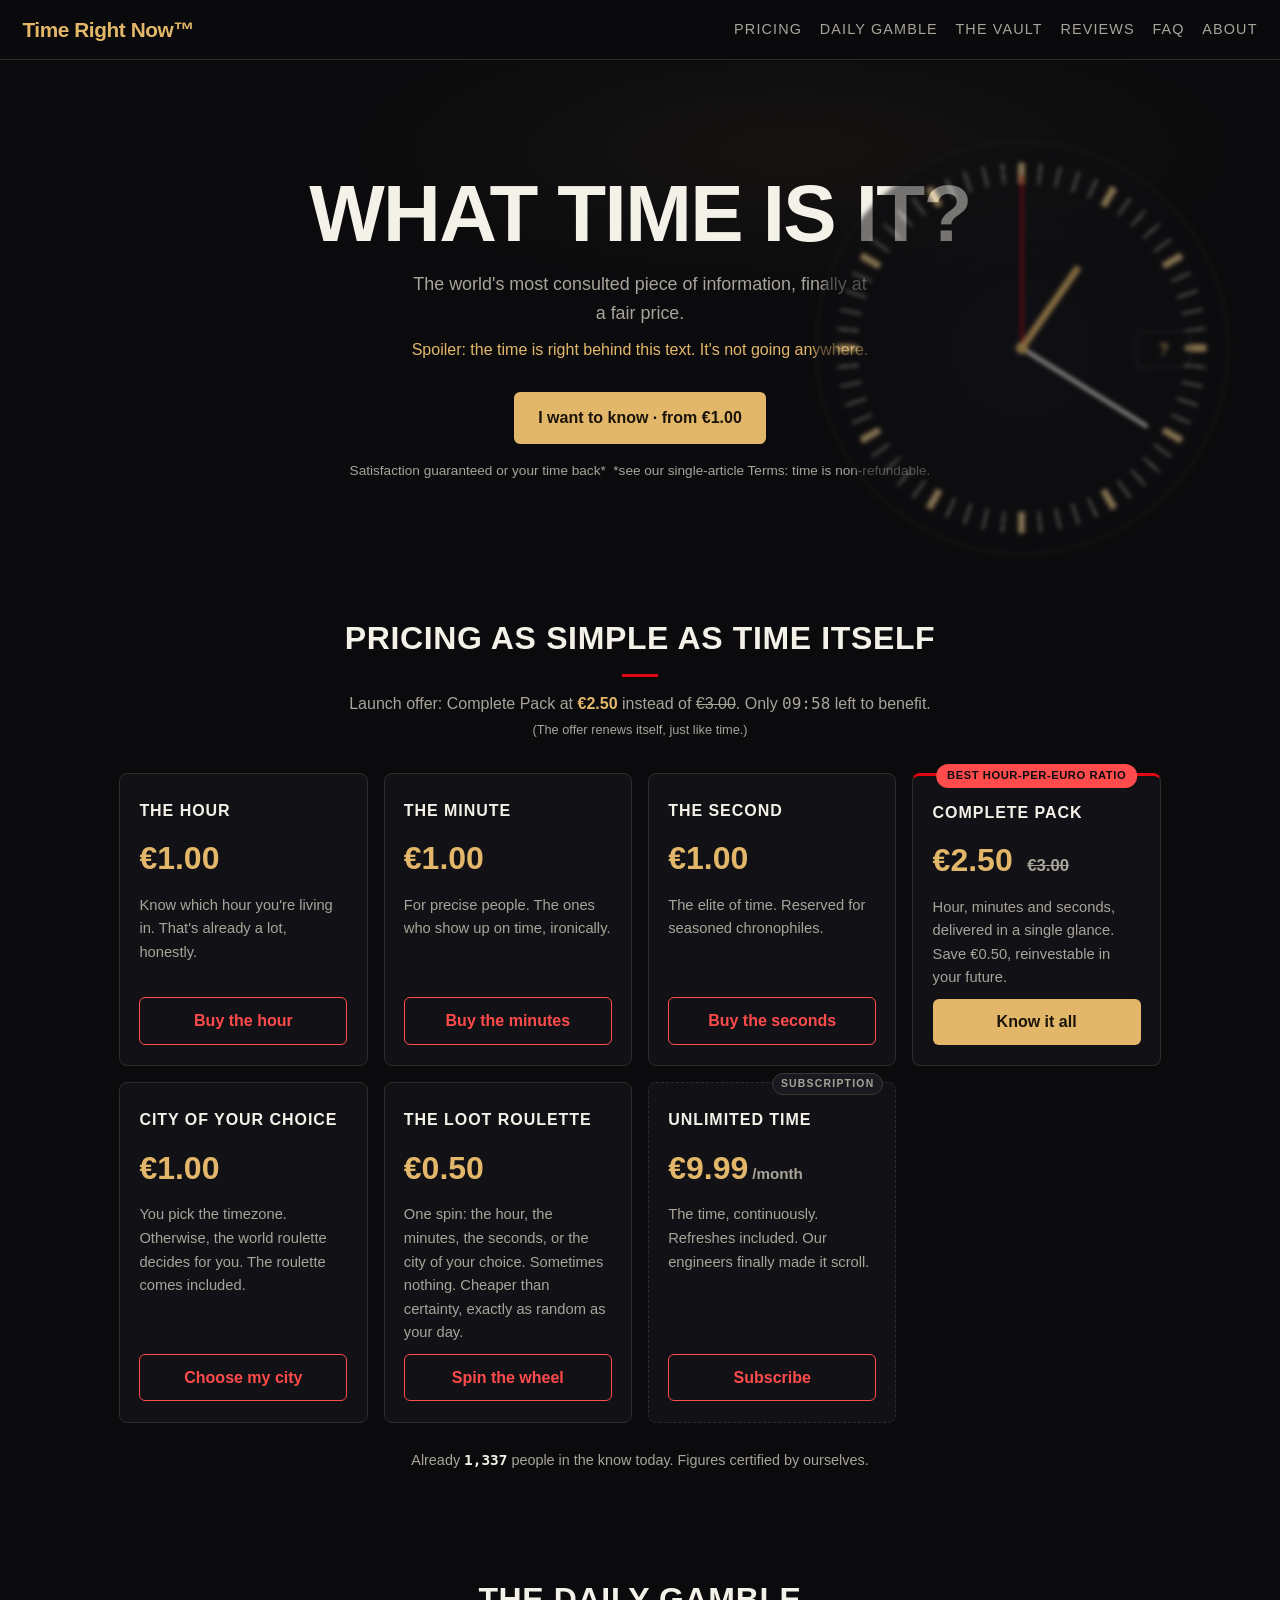
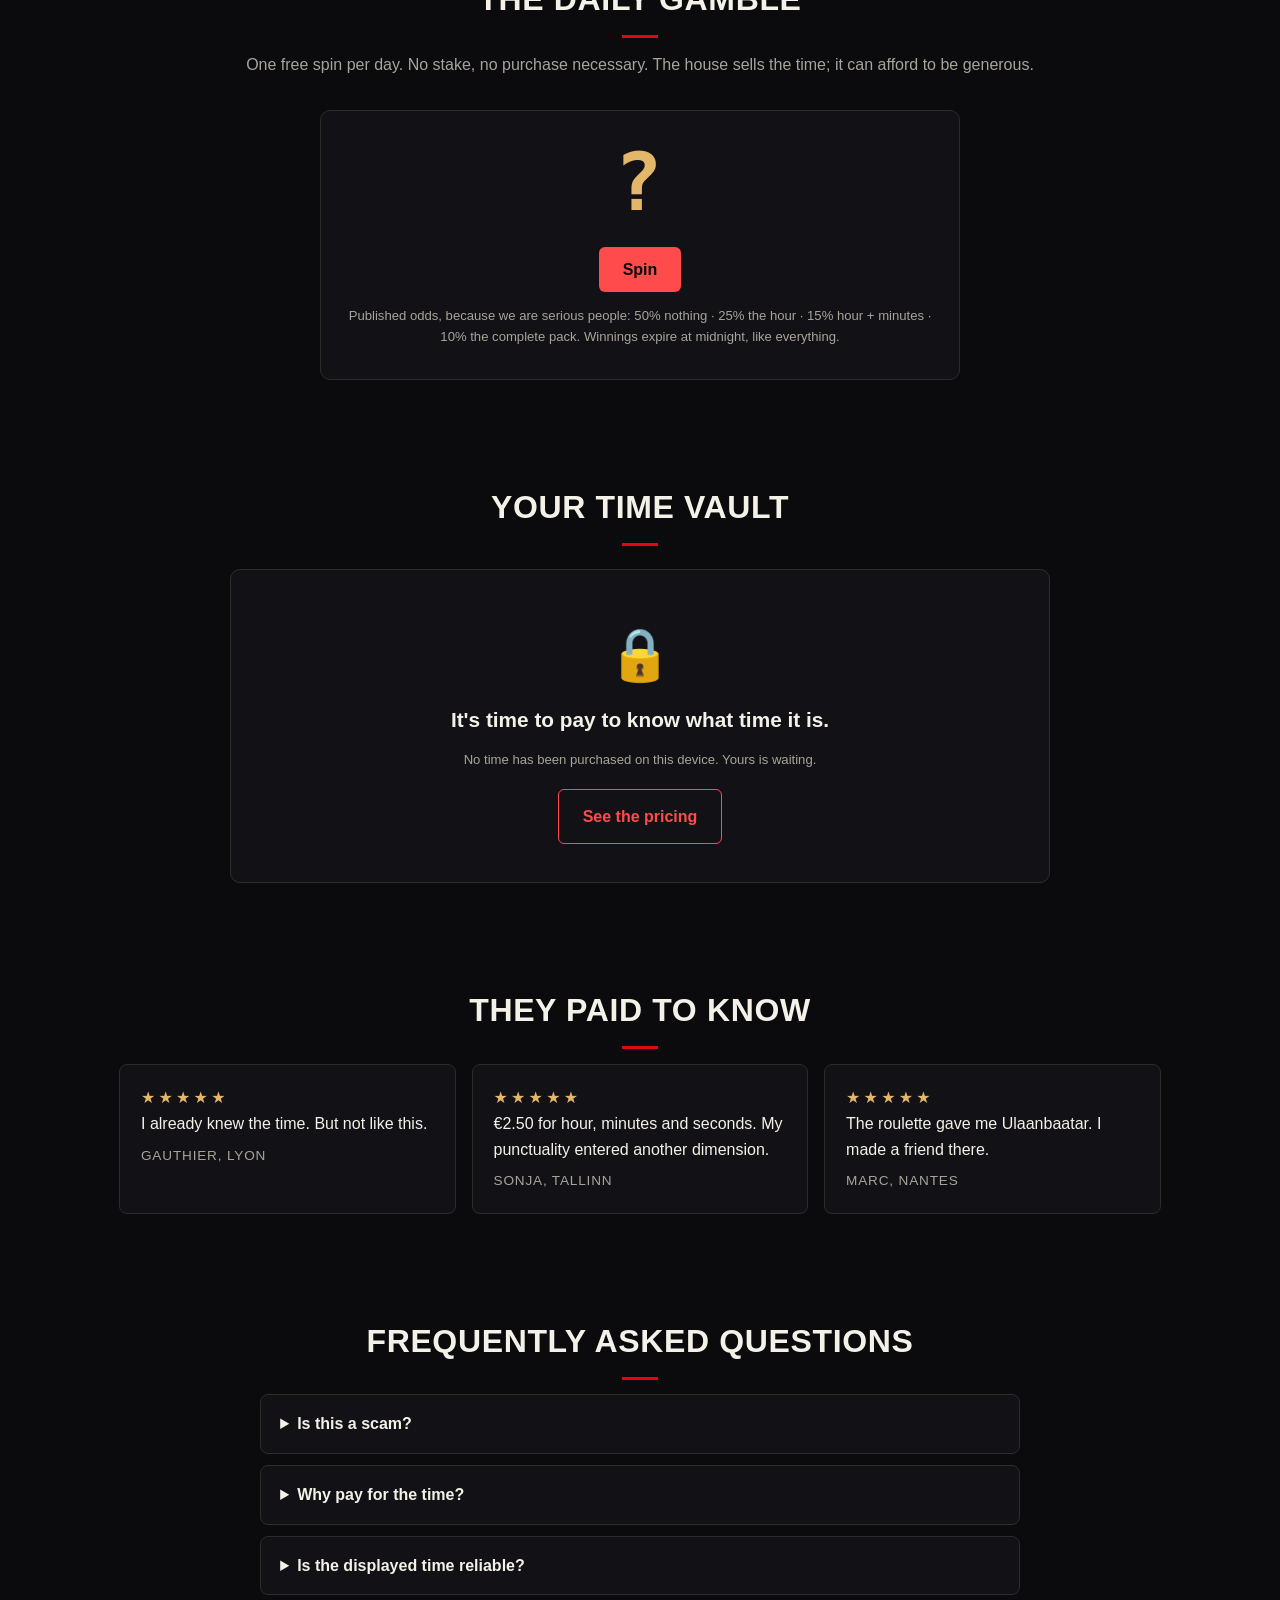
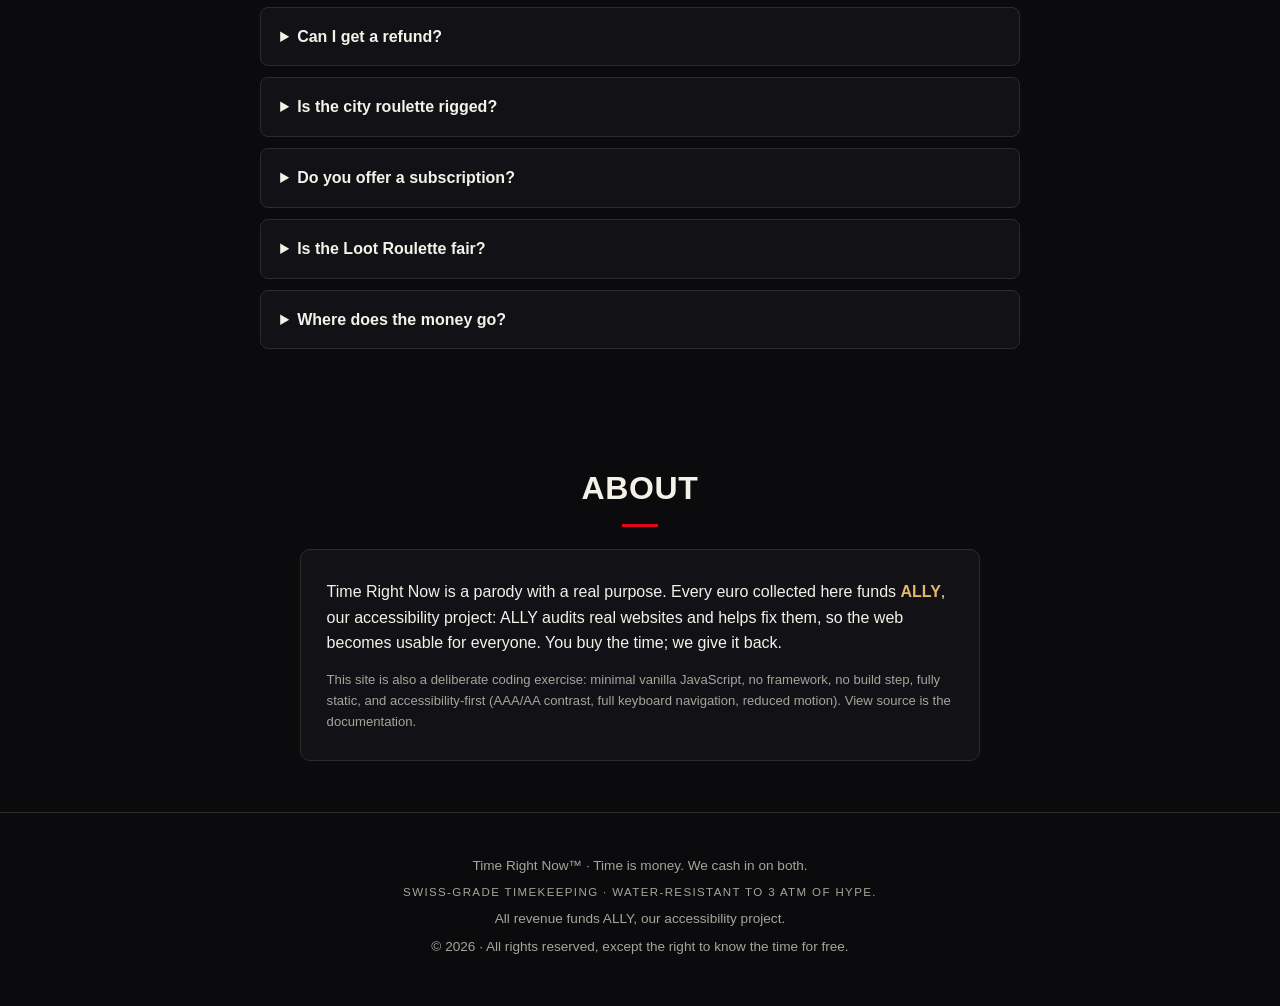
==== index.html @ ebf5fb37 "feat: The Loot Roulette (EUR 0.50) - weighted wheel H/M/S/city/nothing, chained with city roulette, " ====
<!DOCTYPE html>
<html lang="en">
<head>
<meta charset="utf-8">
<meta name="viewport" content="width=device-width, initial-scale=1">
<title>Time Right Now™: what time is it? (premium answer from €1.00)</title>
<meta name="description" content="The time, finally at its fair price. €1 for the hour, €1 for the minutes, €1 for the seconds. Complete Pack €2.50. City of your choice €1, otherwise the world-timezone roulette. One free daily gamble.">
<meta name="theme-color" content="#0B0B0D">
<link rel="icon" href="data:image/svg+xml,<svg xmlns='http://www.w3.org/2000/svg' viewBox='0 0 100 100'><text y='.9em' font-size='90'>⏳</text></svg>">
<link rel="stylesheet" href="style.css?v=6">
</head>
<body>
<a class="skip" href="#coffre">Skip to the time vault</a>

<header class="topbar">
  <p class="brand">Time Right Now<span aria-hidden="true">™</span></p>
  <nav aria-label="Primary">
    <a href="#tarifs">Pricing</a>
    <a href="#daily">Daily Gamble</a>
    <a href="#coffre">The Vault</a>
    <a href="#temoignages">Reviews</a>
    <a href="#faq">FAQ</a>
    <a href="#about">About</a>
  </nav>
</header>

<main>
<section class="hero">
  <div class="dial" aria-hidden="true">
    <div class="hand hh"></div>
    <div class="hand mh"></div>
    <div class="hand sh"></div>
    <div class="cap"></div>
    <div class="datewin">?</div>
  </div>
  <h1>What time is it?</h1>
  <p class="sub">The world's most consulted piece of information, finally at a fair price.</p>
  <p class="tease">Spoiler: the time is right behind this text. It's not going anywhere.</p>
  <p><a class="btn btn-gold" href="#tarifs">I want to know · from €1.00</a></p>
  <p class="note">Satisfaction guaranteed or your time back* &nbsp;*see our single-article Terms: time is non-refundable.</p>
</section>

<section id="tarifs" class="wrap">
  <h2>Pricing as simple as time itself</h2>
  <p class="offer">Launch offer: Complete Pack at <strong>€2.50</strong> instead of <s>€3.00</s>. Only <span class="mono" id="offer-timer">09:59</span> left to benefit. <span class="fine">(The offer renews itself, just like time.)</span></p>
  <div class="cards">
    <article class="card">
      <h3>The Hour</h3>
      <p class="price">€1.00</p>
      <p class="desc">Know which hour you're living in. That's already a lot, honestly.</p>
      <button class="btn btn-ghost" type="button" data-buy="hour">Buy the hour</button>
    </article>
    <article class="card">
      <h3>The Minute</h3>
      <p class="price">€1.00</p>
      <p class="desc">For precise people. The ones who show up on time, ironically.</p>
      <button class="btn btn-ghost" type="button" data-buy="minutes">Buy the minutes</button>
    </article>
    <article class="card">
      <h3>The Second</h3>
      <p class="price">€1.00</p>
      <p class="desc">The elite of time. Reserved for seasoned chronophiles.</p>
      <button class="btn btn-ghost" type="button" data-buy="seconds">Buy the seconds</button>
    </article>
    <article class="card featured">
      <p class="badge">Best hour-per-euro ratio</p>
      <h3>Complete Pack</h3>
      <p class="price">€2.50 <s>€3.00</s></p>
      <p class="desc">Hour, minutes and seconds, delivered in a single glance. Save €0.50, reinvestable in your future.</p>
      <button class="btn btn-gold" type="button" data-buy="pack">Know it all</button>
    </article>
    <article class="card">
      <h3>City of Your Choice</h3>
      <p class="price">€1.00</p>
      <p class="desc">You pick the timezone. Otherwise, the world roulette decides for you. The roulette comes included.</p>
      <button class="btn btn-ghost" type="button" data-buy="city">Choose my city</button>
    </article>
    <article class="card">
      <h3>The Loot Roulette</h3>
      <p class="price">€0.50</p>
      <p class="desc">One spin: the hour, the minutes, the seconds, or the city of your choice. Sometimes nothing. Cheaper than certainty, exactly as random as your day.</p>
      <button class="btn btn-ghost" type="button" data-buy="roulette">Spin the wheel</button>
    </article>
    <article class="card sub">
      <p class="subtag">Subscription</p>
      <h3>Unlimited Time</h3>
      <p class="price">€9.99<span class="per">/month</span></p>
      <p class="desc">The time, continuously. Refreshes included. Our engineers finally made it scroll.</p>
      <button class="btn btn-ghost" type="button" data-buy="unlimited">Subscribe</button>
    </article>
  </div>
  <p class="scarcity">Already <strong class="mono" id="buyers">1,337</strong> people in the know today. Figures certified by ourselves.</p>
</section>

<section id="daily" class="wrap">
  <h2>The Daily Gamble</h2>
  <p class="offer">One free spin per day. No stake, no purchase necessary. The house sells the time; it can afford to be generous.</p>
  <div class="daily-box">
    <p class="spin-token mono" id="spin-token" aria-live="polite">?</p>
    <p><button class="btn btn-red" id="daily-spin" type="button">Spin</button></p>
    <p class="fine" id="daily-status">Published odds, because we are serious people: 50% nothing · 25% the hour · 15% hour + minutes · 10% the complete pack. Winnings expire at midnight, like everything.</p>
  </div>
</section>

<section id="coffre" class="coffre-wrap">
  <div class="wrap">
    <h2>Your time vault</h2>
    <div id="coffre-body" class="coffre"></div>
  </div>
</section>

<section id="temoignages" class="wrap">
  <h2>They paid to know</h2>
  <div class="quotes">
    <blockquote>
      <p aria-label="5 stars out of 5">★★★★★</p>
      <p>I already knew the time. But not like this.</p>
      <footer>Gauthier, Lyon</footer>
    </blockquote>
    <blockquote>
      <p aria-label="5 stars out of 5">★★★★★</p>
      <p>€2.50 for hour, minutes and seconds. My punctuality entered another dimension.</p>
      <footer>Sonja, Tallinn</footer>
    </blockquote>
    <blockquote>
      <p aria-label="5 stars out of 5">★★★★★</p>
      <p>The roulette gave me Ulaanbaatar. I made a friend there.</p>
      <footer>Marc, Nantes</footer>
    </blockquote>
  </div>
</section>

<section id="faq" class="wrap">
  <h2>Frequently asked questions</h2>
  <details>
    <summary>Is this a scam?</summary>
    <p>No. You receive exactly what you pay for: the time. Afterwards, if you'd rather read it for free on your phone like everyone else, that's your call.</p>
  </details>
  <details>
    <summary>Why pay for the time?</summary>
    <p>Because time is money. We apply this proverb literally, with seriousness and accounting rigor.</p>
  </details>
  <details>
    <summary>Is the displayed time reliable?</summary>
    <p>It comes from your own device, which already knew it before your purchase. Our added value lies in the formatting and the golden frame.</p>
  </details>
  <details>
    <summary>Can I get a refund?</summary>
    <p>No. See our Terms of Service, single article: time is non-refundable.</p>
  </details>
  <details>
    <summary>Is the city roulette rigged?</summary>
    <p>It's exactly as random as your day. Which is to say: perfectly, but with a dramatic streak.</p>
  </details>
  <details>
    <summary>Do you offer a subscription?</summary>
    <p>Yes. "Unlimited Time" is live: €9.99/month, time refreshes included. Our engineers finally made it scroll.</p>
  </details>
  <details>
    <summary>Is the Loot Roulette fair?</summary>
    <p>Published odds, certified by ourselves: 25% the hour · 20% the minutes · 15% the seconds · 10% the city of your choice · 30% nothing. Winning something you already own counts as nothing. Transparency to a fault.</p>
  </details>
  <details>
    <summary>Where does the money go?</summary>
    <p>See About, just below. Short version: it funds ALLY, an accessibility project that does the opposite of this website.</p>
  </details>
</section>

<section id="about" class="wrap">
  <h2>About</h2>
  <div class="about-box">
    <p>Time Right Now is a parody with a real purpose. Every euro collected here funds <strong>ALLY</strong>, our accessibility project: ALLY audits real websites and helps fix them, so the web becomes usable for everyone. You buy the time; we give it back.</p>
    <p class="fine">This site is also a deliberate coding exercise: minimal vanilla JavaScript, no framework, no build step, fully static, and accessibility-first (AAA/AA contrast, full keyboard navigation, reduced motion). View source is the documentation.</p>
  </div>
</section>
</main>

<footer class="site-foot">
  <p>Time Right Now™ · Time is money. We cash in on both.</p>
  <p>Swiss-grade timekeeping · Water-resistant to 3 ATM of hype.</p>
  <p>All revenue funds ALLY, our accessibility project.</p>
  <p>© 2026 · All rights reserved, except the right to know the time for free.</p>
</footer>

<div class="roulette" id="roulette" role="dialog" aria-modal="true" aria-labelledby="roulette-title" hidden>
  <div class="roulette-box">
    <h3 id="roulette-title"></h3>
    <p class="fine" id="roulette-sub"></p>
    <p class="roulette-city" id="roulette-city" aria-live="off"></p>
    <p class="roulette-time mono" id="roulette-time"></p>
    <button class="btn btn-gold" id="roulette-accept" type="button" hidden></button>
    <p class="fine">Any complaint will be handled with the seriousness it deserves.</p>
  </div>
</div>

<p class="toast" id="toast" aria-live="polite" hidden></p>

<noscript>
  <p class="noscript">Without JavaScript, time still passes. Enjoy: it's free.</p>
</noscript>

<script src="config.js?v=6"></script>
<script src="app.js?v=6"></script>
</body>
</html>
---- style.css ----
/*
 * QuelleHeure(tm) - "Swiss 1980 horologer" theme.
 * Watch-dial hero backdrop, Helvetica grid, cream/gold/Swiss red, flat panels.
 * A11y first: AAA/AA contrasts (verified), reduced-motion, visible focus.
 */

:root {
  --bg: #0B0B0D;
  --surface: #121216;
  --surface-2: #191A1F;
  --line: #2E2C28;
  --line-2: #3A3833;
  --text: #F4F1E8;
  --muted: #A8A49A;
  --gold: #E3B76A;
  --gold-strong: #F0CD8A;
  --ink: #1A1408;
  --red: #FF4B4B;
  --red-swiss: #E30613;
  --green: #8BD9AC;
  --sans: "Helvetica Neue", Helvetica, Arial, "DejaVu Sans", sans-serif;
  --mono: ui-monospace, "DejaVu Sans Mono", Menlo, monospace;
}

* { box-sizing: border-box; margin: 0; padding: 0; }
html { scroll-behavior: smooth; }
body {
  background: var(--bg);
  color: var(--text);
  font-family: var(--sans);
  line-height: 1.6;
}
body.noscroll { overflow: hidden; }

@media (prefers-reduced-motion: reduce) {
  html { scroll-behavior: auto; }
  *, *::before, *::after { animation: none !important; transition: none !important; }
}

:focus-visible { outline: 2px solid var(--gold); outline-offset: 2px; border-radius: 4px; }
::selection { background: var(--red-swiss); color: var(--text); }

.skip {
  position: absolute; left: -999px; top: 0; z-index: 200;
  background: var(--gold); color: var(--ink); padding: .5rem 1rem;
  border-radius: 0 0 8px 0; font-weight: 700;
}
.skip:focus { left: 0; }

/* ---------- Top bar ---------- */

.topbar {
  position: sticky; top: 0; z-index: 50;
  display: flex; align-items: center; gap: 1.5rem;
  padding: .8rem 1.4rem;
  background: rgba(11, 11, 13, .9);
  border-bottom: 1px solid var(--line);
}
.brand {
  font-weight: 700; font-size: 1.3rem; color: var(--gold);
  letter-spacing: -0.02em;
}
.topbar nav { display: flex; gap: 1.1rem; margin-left: auto; flex-wrap: wrap; }
.topbar nav a { color: var(--muted); text-decoration: none; font-size: .9rem; text-transform: uppercase; letter-spacing: .08em; }
.topbar nav a:hover { color: var(--text); }

/* ---------- Hero + watch dial backdrop ---------- */

.hero {
  position: relative; overflow: hidden;
  padding: 7rem 1.2rem 5rem; text-align: center;
  background: radial-gradient(50% 40% at 62% 18%, rgba(227, 183, 106, .05), transparent 70%);
}
.hero h1 {
  font-weight: 700;
  text-transform: uppercase; letter-spacing: -0.02em;
  font-size: clamp(2.8rem, 8vw, 5rem);
  line-height: 1.05;
  margin: 0 auto .9rem; max-width: 16ch;
}
.hero .sub { color: var(--muted); font-size: 1.12rem; max-width: 46ch; margin: 0 auto .6rem; }
.hero .tease { color: var(--gold); margin: 0 auto 1.8rem; max-width: 52ch; }
.hero .note { color: var(--muted); font-size: .85rem; margin-top: 1rem; }

.dial {
  position: absolute; top: 9vh; right: 4vw;
  width: min(46vmin, 420px); aspect-ratio: 1;
  border-radius: 50%;
  border: 1px solid var(--line-2);
  background: radial-gradient(circle, #15151A 0%, #0E0E11 70%);
  filter: blur(2px);
  opacity: .55;
  pointer-events: none;
}
.dial::before {
  /* minute track: 60 cream ticks, 12 gold majors */
  content: '';
  position: absolute; inset: 3%;
  border-radius: 50%;
  background:
    repeating-conic-gradient(from -0.4deg, rgba(244, 241, 232, .55) 0deg .8deg, transparent .8deg 6deg),
    repeating-conic-gradient(from -1.2deg, rgba(227, 183, 106, .95) 0deg 2.4deg, transparent 2.4deg 30deg);
  -webkit-mask: radial-gradient(closest-side, transparent 84%, #000 85%, #000 95%, transparent 96%);
          mask: radial-gradient(closest-side, transparent 84%, #000 85%, #000 95%, transparent 96%);
}
.dial .hand {
  position: absolute; left: 50%; bottom: 50%;
  transform-origin: bottom center; border-radius: 2px;
}
.dial .hh { width: 7px; height: 24%; background: var(--gold); transform: translateX(-50%) rotate(35deg); }
.dial .mh { width: 4px; height: 36%; background: var(--text); transform: translateX(-50%) rotate(122deg); }
.dial .sh { width: 2px; height: 42%; background: var(--red-swiss); transform: translateX(-50%); animation: sweep 60s steps(60) infinite; }
.dial .cap {
  position: absolute; left: 50%; top: 50%; width: 12px; height: 12px;
  border-radius: 50%; background: var(--gold);
  transform: translate(-50%, -50%);
}
.dial .datewin {
  position: absolute; right: 9%; top: 46%;
  width: 13%; height: 9%;
  border: 1px solid var(--line-2); border-radius: 2px;
  display: grid; place-items: center;
  font-weight: 700; font-size: 1rem; color: var(--gold);
}
@keyframes sweep { to { transform: translateX(-50%) rotate(360deg); } }

/* ---------- Sections ---------- */

.wrap { max-width: 1080px; margin: 0 auto; padding: 3.2rem 1.2rem; }
h2 {
  font-weight: 700; text-transform: uppercase; letter-spacing: .02em;
  font-size: clamp(1.5rem, 3.2vw, 2rem); text-align: center; margin-bottom: .9rem;
}
h2::after {
  content: ''; display: block; width: 36px; height: 3px;
  background: var(--red-swiss); margin: .6rem auto 0;
}

.offer { text-align: center; color: var(--muted); margin-bottom: 2rem; }
.offer strong { color: var(--gold); }
.offer .fine { display: block; font-size: .8rem; margin-top: .2rem; }

/* ---------- Pricing cards (flat Swiss panels) ---------- */

.cards {
  display: grid;
  grid-template-columns: repeat(auto-fit, minmax(200px, 1fr));
  gap: 1rem; align-items: stretch;
}
.card {
  position: relative;
  background: var(--surface);
  border: 1px solid var(--line);
  border-radius: 8px; padding: 1.5rem 1.2rem 1.3rem;
  display: flex; flex-direction: column; gap: .6rem;
}
.card h3 { font-size: 1rem; text-transform: uppercase; letter-spacing: .06em; }
.card .price { font-weight: 700; font-size: 2rem; color: var(--gold); font-variant-numeric: tabular-nums; }
.card .price s { font-size: 1.05rem; color: var(--muted); margin-left: .35rem; }
.card .desc { color: var(--muted); font-size: .92rem; flex: 1; }

.featured { border-top: 3px solid var(--red-swiss); }

.card.sub { border-style: dashed; }
.subtag {
  position: absolute; top: -10px; right: 12px;
  background: var(--surface-2); border: 1px solid var(--line-2);
  color: var(--muted); font-size: .65rem; font-weight: 700;
  padding: .1rem .5rem; border-radius: 999px;
  text-transform: uppercase; letter-spacing: .12em;
}
.card .price .per { font-size: .95rem; color: var(--muted); margin-left: .25rem; }
.badge {
  position: absolute; top: -12px; left: 50%; transform: translateX(-50%);
  background: var(--red); color: #0B0B0D;
  font-size: .7rem; font-weight: 800; padding: .2rem .7rem;
  border-radius: 999px; white-space: nowrap;
  text-transform: uppercase; letter-spacing: .05em;
}
.scarcity { text-align: center; color: var(--muted); font-size: .9rem; margin-top: 1.6rem; }
.scarcity strong { color: var(--text); }

/* ---------- Daily gamble ---------- */

.daily-box {
  max-width: 640px; margin: 1.4rem auto 0;
  background: var(--surface);
  border: 1px solid var(--line); border-radius: 10px;
  padding: 2rem 1.4rem; text-align: center;
}
.spin-token {
  font-weight: 700; font-size: clamp(3rem, 9vw, 5rem);
  line-height: 1; color: var(--gold); letter-spacing: .04em;
  min-height: 1.1em; margin-bottom: 1rem;
  font-variant-numeric: tabular-nums;
}
.spin-token.land { color: var(--red); }
.btn-red { background: var(--red); color: #0B0B0D; }
.btn-red:hover { background: #ff6b6b; }

/* ---------- Time vault ---------- */

.coffre {
  max-width: 820px; margin: 1.4rem auto 0;
  background: var(--surface);
  border: 1px solid var(--line); border-radius: 10px;
  padding: 2.4rem 1.4rem; text-align: center;
}
.biglock { font-size: 3.2rem; margin: .4rem 0; }
.coffre-empty { font-size: 1.3rem; font-weight: 700; }
.coffre-meta { color: var(--muted); font-size: .9rem; margin-bottom: .9rem; }
.coffre-city { font-size: 1.15rem; color: var(--gold); margin-bottom: 1.2rem; }
.time-display {
  display: flex; justify-content: center; align-items: flex-end;
  gap: 1.6rem; flex-wrap: wrap; margin: .6rem 0 1rem;
}
.seg { display: flex; flex-direction: column; align-items: center; gap: .2rem; min-width: 110px; }
.digits {
  font-weight: 700; font-size: clamp(3rem, 9vw, 5.2rem); line-height: 1;
  color: var(--text); font-variant-numeric: tabular-nums; letter-spacing: -0.02em;
}
.seg .digits::after {
  content: ''; display: block; height: 3px; width: 28px;
  background: var(--red-swiss); margin: .35rem auto 0;
}
.unit { font-size: .7rem; text-transform: uppercase; letter-spacing: .18em; color: var(--muted); }
.seg-btn {
  background: transparent; color: inherit;
  border: 1.5px dashed rgba(227, 183, 106, .55); border-radius: 10px;
  padding: .6rem .9rem .8rem; cursor: pointer;
  display: flex; flex-direction: column; align-items: center; gap: .2rem; min-width: 110px;
}
.seg-btn:hover { background: var(--surface-2); }
.seg-btn .digits { color: var(--muted); }
.seg-btn .digits::after { display: none; }
.seg-btn .lock { margin-top: .35rem; color: var(--gold); font-size: .85rem; font-weight: 700; }
.fine { color: var(--muted); font-size: .82rem; margin-top: .8rem; }

/* ---------- Reviews ---------- */

.quotes { display: grid; grid-template-columns: repeat(auto-fit, minmax(250px, 1fr)); gap: 1rem; }
.quotes blockquote {
  background: var(--surface);
  border: 1px solid var(--line);
  border-radius: 8px; padding: 1.3rem;
}
.quotes blockquote p:first-child { color: var(--gold); letter-spacing: .2em; }
.quotes footer { color: var(--muted); font-size: .85rem; margin-top: .5rem; text-transform: uppercase; letter-spacing: .06em; }

/* ---------- FAQ ---------- */

#faq details {
  background: var(--surface);
  border: 1px solid var(--line);
  border-radius: 8px;
  padding: 1rem 1.2rem; margin: 0 auto .7rem; max-width: 760px;
}
#faq summary { cursor: pointer; font-weight: 700; }
#faq summary:hover { color: var(--red); }
#faq details p { color: var(--muted); margin-top: .5rem; }

/* ---------- Footer ---------- */

.site-foot {
  text-align: center; color: var(--muted); font-size: .85rem;
  padding: 2.6rem 1rem 3rem; border-top: 1px solid var(--line);
  display: grid; gap: .4rem;
}
.site-foot p:nth-child(2) { text-transform: uppercase; letter-spacing: .12em; font-size: .72rem; }

/* ---------- Buttons ---------- */

.btn {
  display: inline-block; border: 0; border-radius: 6px;
  padding: .85rem 1.5rem; font-size: 1rem; font-weight: 700;
  text-decoration: none; cursor: pointer; font-family: var(--sans);
}
.btn-gold { background: var(--gold); color: var(--ink); }
.btn-gold:hover { background: var(--gold-strong); }
.btn-ghost { background: transparent; border: 1.5px solid var(--red); color: var(--red); }
.btn-ghost:hover { background: rgba(255, 75, 75, .14); }
.btn-block { width: 100%; margin-top: 1rem; }
.btn.ok { background: var(--green); color: var(--ink); }

/* ---------- About ---------- */

.about-box {
  max-width: 680px; margin: 1.4rem auto 0;
  background: var(--surface);
  border: 1px solid var(--line); border-radius: 10px;
  padding: 1.8rem 1.6rem;
}
.about-box p strong { color: var(--gold); }

/* ---------- Roulette ---------- */

.roulette {
  position: fixed; inset: 0; background: rgba(6, 6, 8, .96);
  display: grid; place-items: center; z-index: 110; padding: 1rem;
}
.roulette[hidden] { display: none; }
.roulette-box { text-align: center; max-width: 640px; }
.roulette-box h3 { font-weight: 700; text-transform: uppercase; letter-spacing: .04em; font-size: 1.4rem; margin-bottom: .3rem; }
.roulette-city {
  font-weight: 700; font-size: clamp(2rem, 7vw, 3.4rem);
  color: var(--gold); margin: 1.2rem 0 .2rem; min-height: 1.2em;
  letter-spacing: -0.02em;
}
.roulette-city.land { animation: land .5s ease-out; }
@keyframes land { 0% { transform: scale(.9); opacity: .3; } 100% { transform: scale(1); opacity: 1; } }
.roulette-time { font-size: 1.3rem; color: var(--red); margin-bottom: 1.4rem; }

/* ---------- City autocomplete ---------- */

.ac { max-width: 420px; margin: 1.2rem auto 0; text-align: left; position: relative; }
.ac-label { display: block; font-size: .8rem; color: var(--muted); margin-bottom: .3rem; text-transform: uppercase; letter-spacing: .08em; }
.ac-input {
  width: 100%; background: var(--bg); border: 1px solid var(--line);
  border-radius: 6px; color: var(--text); padding: .65rem .8rem; font-size: 1rem;
}
.ac-input:focus { border-color: var(--red); outline: none; }
.ac-list {
  list-style: none; background: var(--surface-2); border: 1px solid var(--line);
  border-radius: 8px; margin-top: .3rem; max-height: 260px; overflow: auto;
  position: relative; z-index: 5;
}
.ac-opt { padding: .55rem .8rem; cursor: pointer; }
.ac-opt:hover, .ac-opt.active { background: var(--red); color: #0B0B0D; }

/* ---------- Toast ---------- */

.toast {
  position: fixed; bottom: 1.2rem; left: 50%; transform: translateX(-50%);
  background: var(--surface-2); border: 1px solid var(--red);
  border-radius: 999px; padding: .7rem 1.3rem; z-index: 120;
  font-size: .95rem; max-width: 92vw; text-align: center;
}
.toast[hidden] { display: none; }

.noscript {
  position: fixed; bottom: 1rem; left: 1rem; right: 1rem;
  background: var(--gold); color: var(--ink);
  padding: 1rem; border-radius: 8px; text-align: center; font-weight: 700;
}

.mono { font-family: var(--mono); }

@media (max-width: 900px) { .dial { display: none; } }
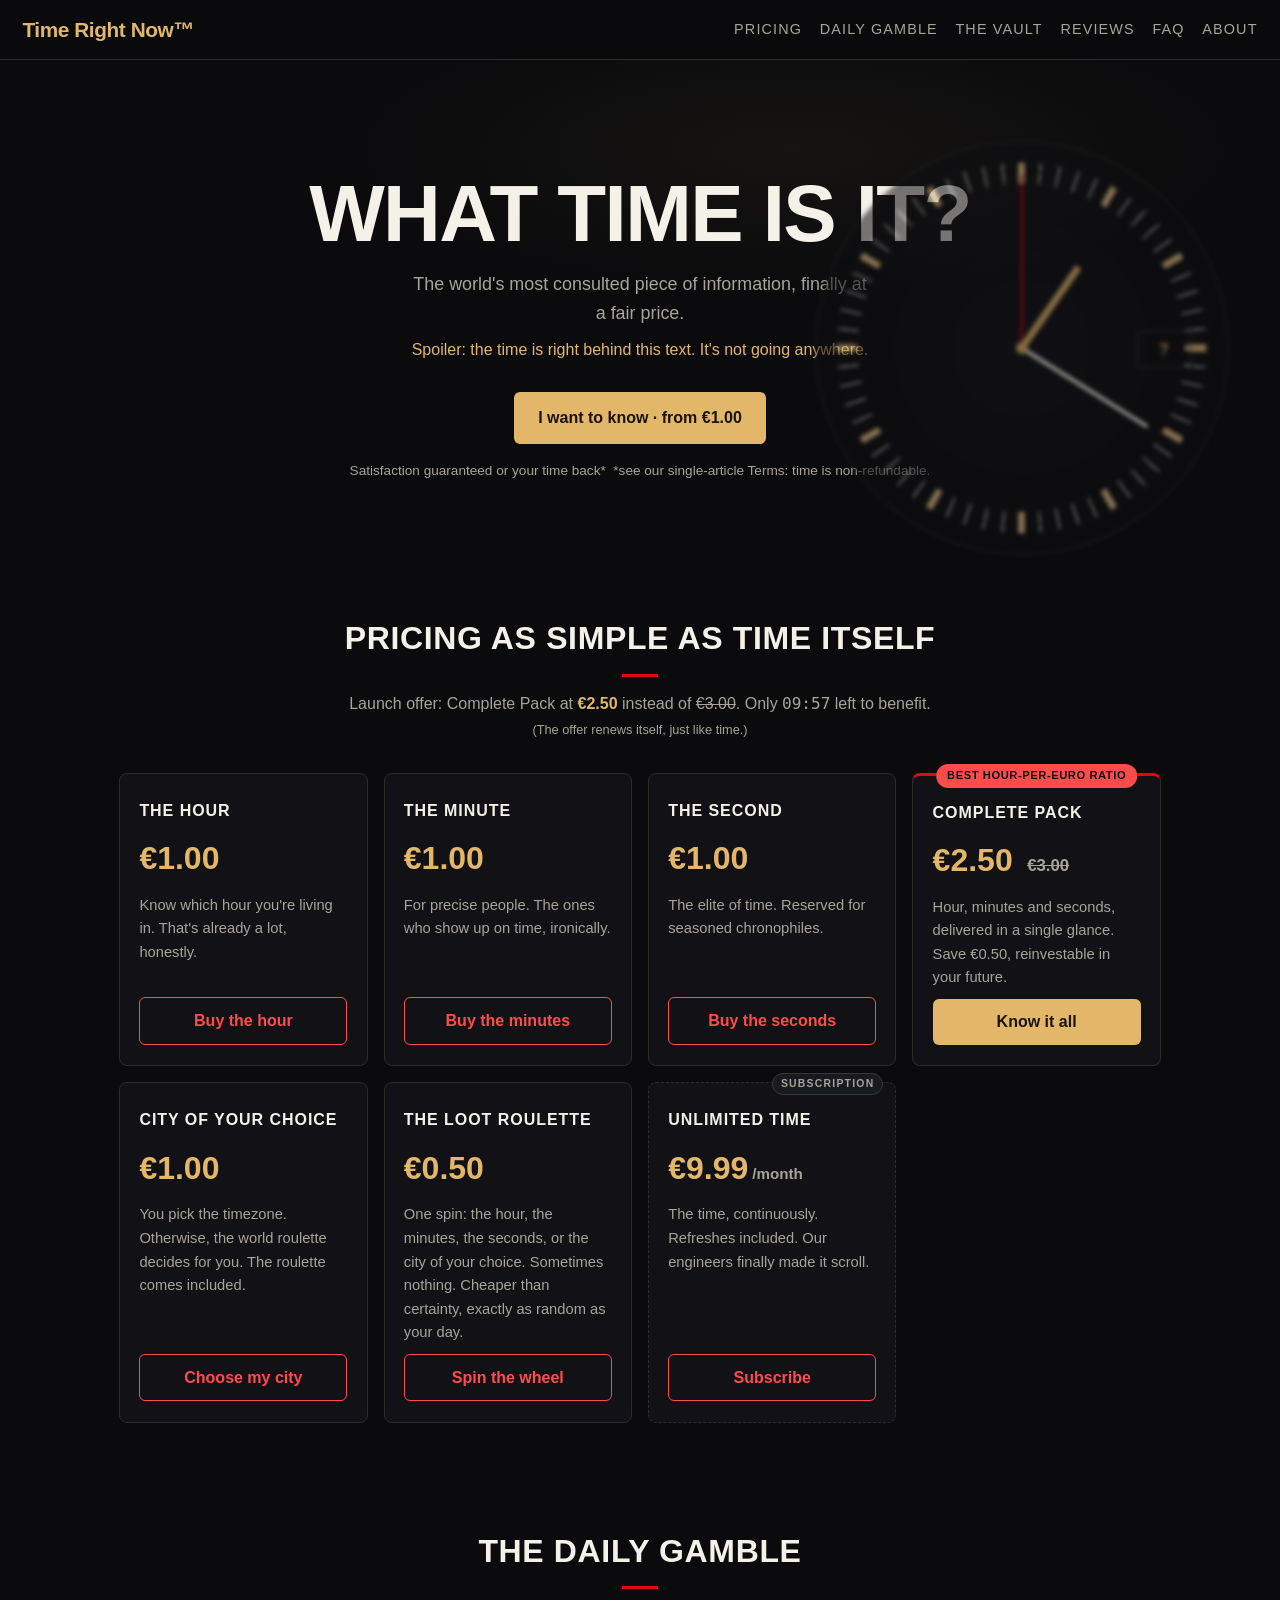
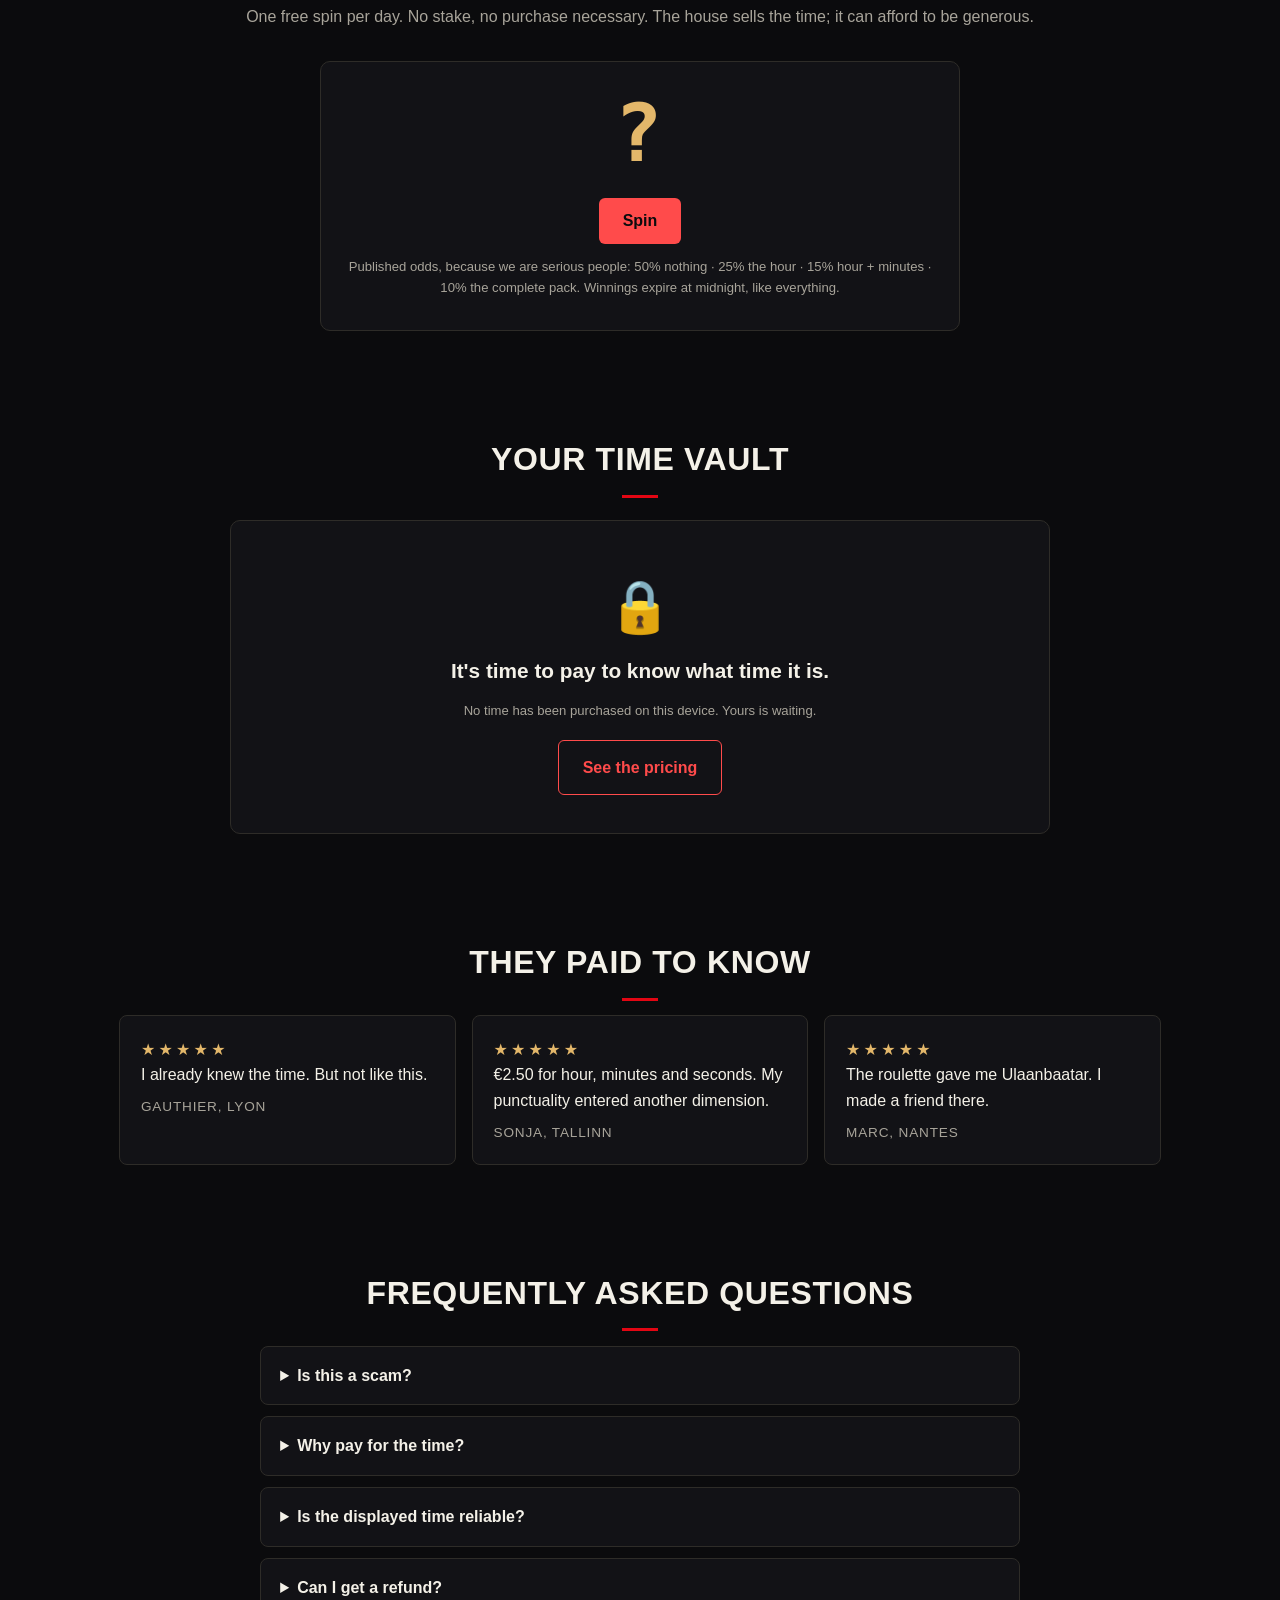
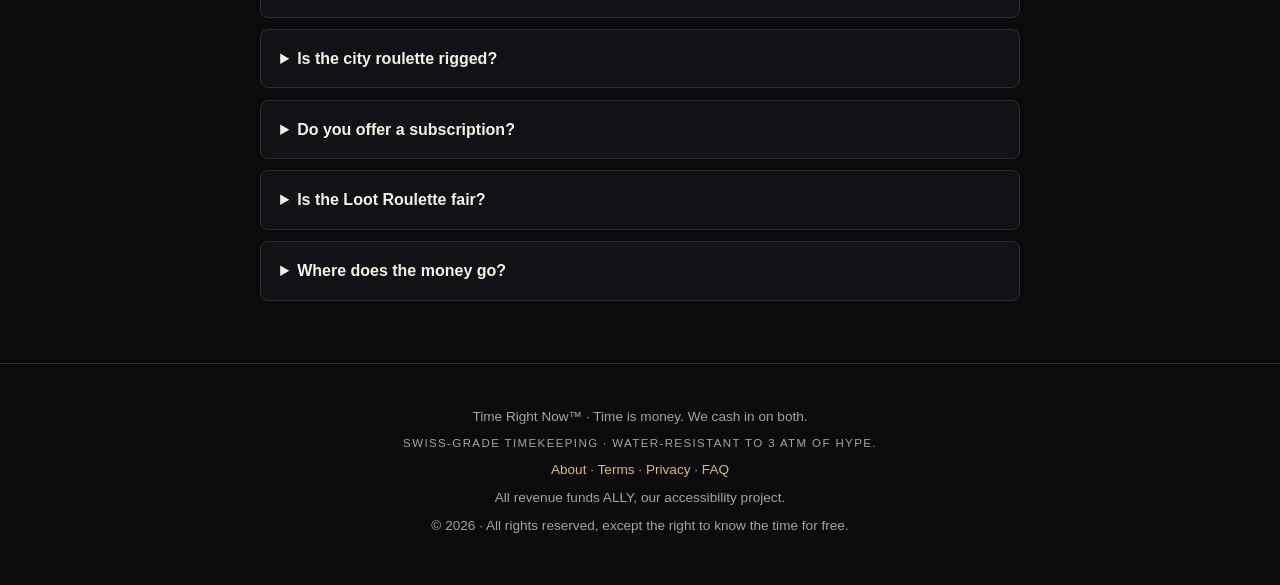
==== commit d9bff841: "feat: real Stripe customer counter (/api/stats serverless), About/Terms/Privacy pages, About moved o" ====
--- a/index.html
+++ b/index.html
@@ -7,7 +7,7 @@
 <meta name="description" content="The time, finally at its fair price. €1 for the hour, €1 for the minutes, €1 for the seconds. Complete Pack €2.50. City of your choice €1, otherwise the world-timezone roulette. One free daily gamble.">
 <meta name="theme-color" content="#0B0B0D">
 <link rel="icon" href="data:image/svg+xml,<svg xmlns='http://www.w3.org/2000/svg' viewBox='0 0 100 100'><text y='.9em' font-size='90'>⏳</text></svg>">
-<link rel="stylesheet" href="style.css?v=6">
+<link rel="stylesheet" href="style.css?v=7">
 </head>
 <body>
 <a class="skip" href="#coffre">Skip to the time vault</a>
@@ -20,7 +20,7 @@
     <a href="#coffre">The Vault</a>
     <a href="#temoignages">Reviews</a>
     <a href="#faq">FAQ</a>
-    <a href="#about">About</a>
+    <a href="about.html">About</a>
   </nav>
 </header>
 
@@ -89,7 +89,7 @@
       <button class="btn btn-ghost" type="button" data-buy="unlimited">Subscribe</button>
     </article>
   </div>
-  <p class="scarcity">Already <strong class="mono" id="buyers">1,337</strong> people in the know today. Figures certified by ourselves.</p>
+  <p class="scarcity">Already <strong class="mono" id="buyers">0</strong> paying customers in the know today. Figures certified by Stripe.</p>
 </section>
 
 <section id="daily" class="wrap">
@@ -162,22 +162,15 @@
   </details>
   <details>
     <summary>Where does the money go?</summary>
-    <p>See About, just below. Short version: it funds ALLY, an accessibility project that does the opposite of this website.</p>
+    <p>See the <a href="about.html">About page</a>. Short version: it funds ALLY, an accessibility project that does the opposite of this website.</p>
   </details>
-</section>
-
-<section id="about" class="wrap">
-  <h2>About</h2>
-  <div class="about-box">
-    <p>Time Right Now is a parody with a real purpose. Every euro collected here funds <strong>ALLY</strong>, our accessibility project: ALLY audits real websites and helps fix them, so the web becomes usable for everyone. You buy the time; we give it back.</p>
-    <p class="fine">This site is also a deliberate coding exercise: minimal vanilla JavaScript, no framework, no build step, fully static, and accessibility-first (AAA/AA contrast, full keyboard navigation, reduced motion). View source is the documentation.</p>
-  </div>
 </section>
 </main>
 
 <footer class="site-foot">
   <p>Time Right Now™ · Time is money. We cash in on both.</p>
   <p>Swiss-grade timekeeping · Water-resistant to 3 ATM of hype.</p>
+  <p class="foot-links"><a href="about.html">About</a> · <a href="terms.html">Terms</a> · <a href="privacy.html">Privacy</a> · <a href="#faq">FAQ</a></p>
   <p>All revenue funds ALLY, our accessibility project.</p>
   <p>© 2026 · All rights reserved, except the right to know the time for free.</p>
 </footer>
@@ -199,7 +192,7 @@
   <p class="noscript">Without JavaScript, time still passes. Enjoy: it's free.</p>
 </noscript>
 
-<script src="config.js?v=6"></script>
-<script src="app.js?v=6"></script>
+<script src="config.js?v=7"></script>
+<script src="app.js?v=7"></script>
 </body>
 </html>
--- a/style.css
+++ b/style.css
@@ -282,8 +282,11 @@
 .btn-block { width: 100%; margin-top: 1rem; }
 .btn.ok { background: var(--green); color: var(--ink); }
 
-/* ---------- About ---------- */
-
+/* ---------- About pages ---------- */
+
+.brand-link { color: inherit; text-decoration: none; }
+.foot-links a { color: var(--gold); text-decoration: none; }
+.foot-links a:hover { color: var(--gold-strong); text-decoration: underline; }
 .about-box {
   max-width: 680px; margin: 1.4rem auto 0;
   background: var(--surface);
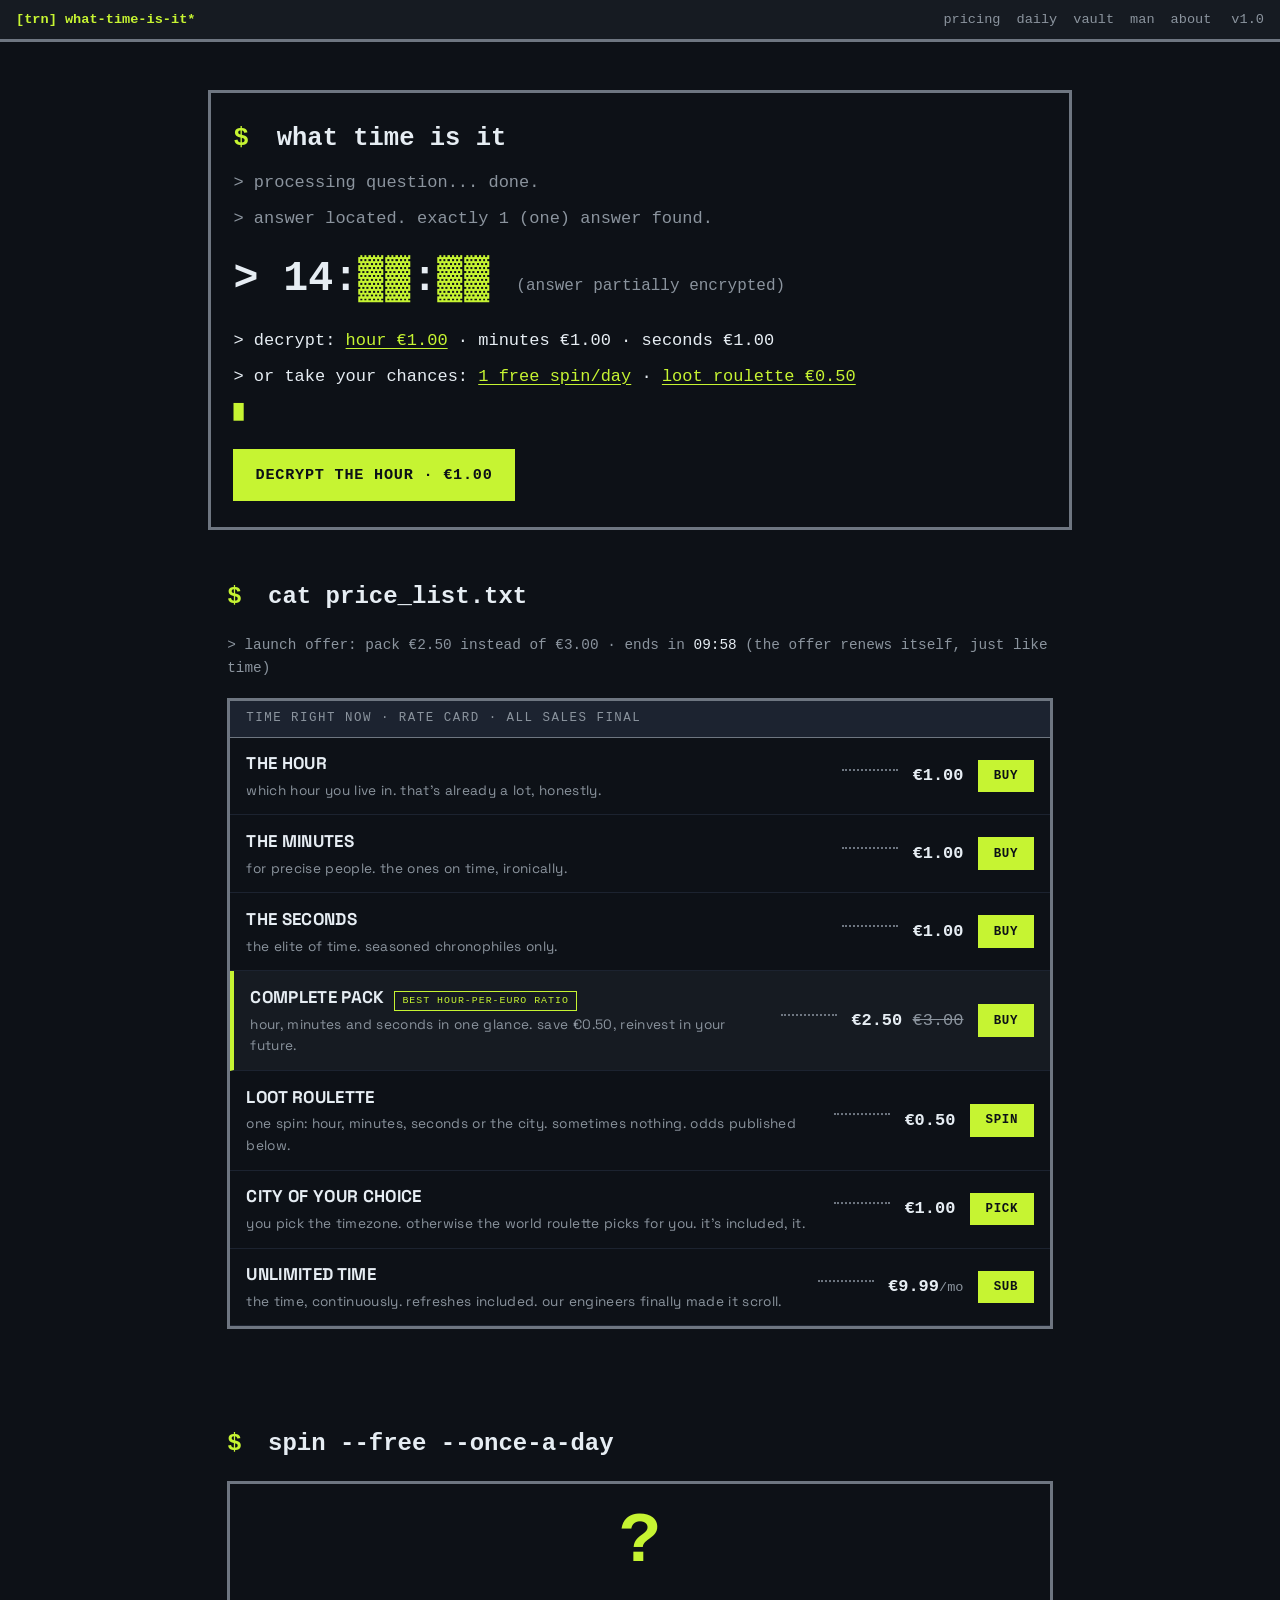
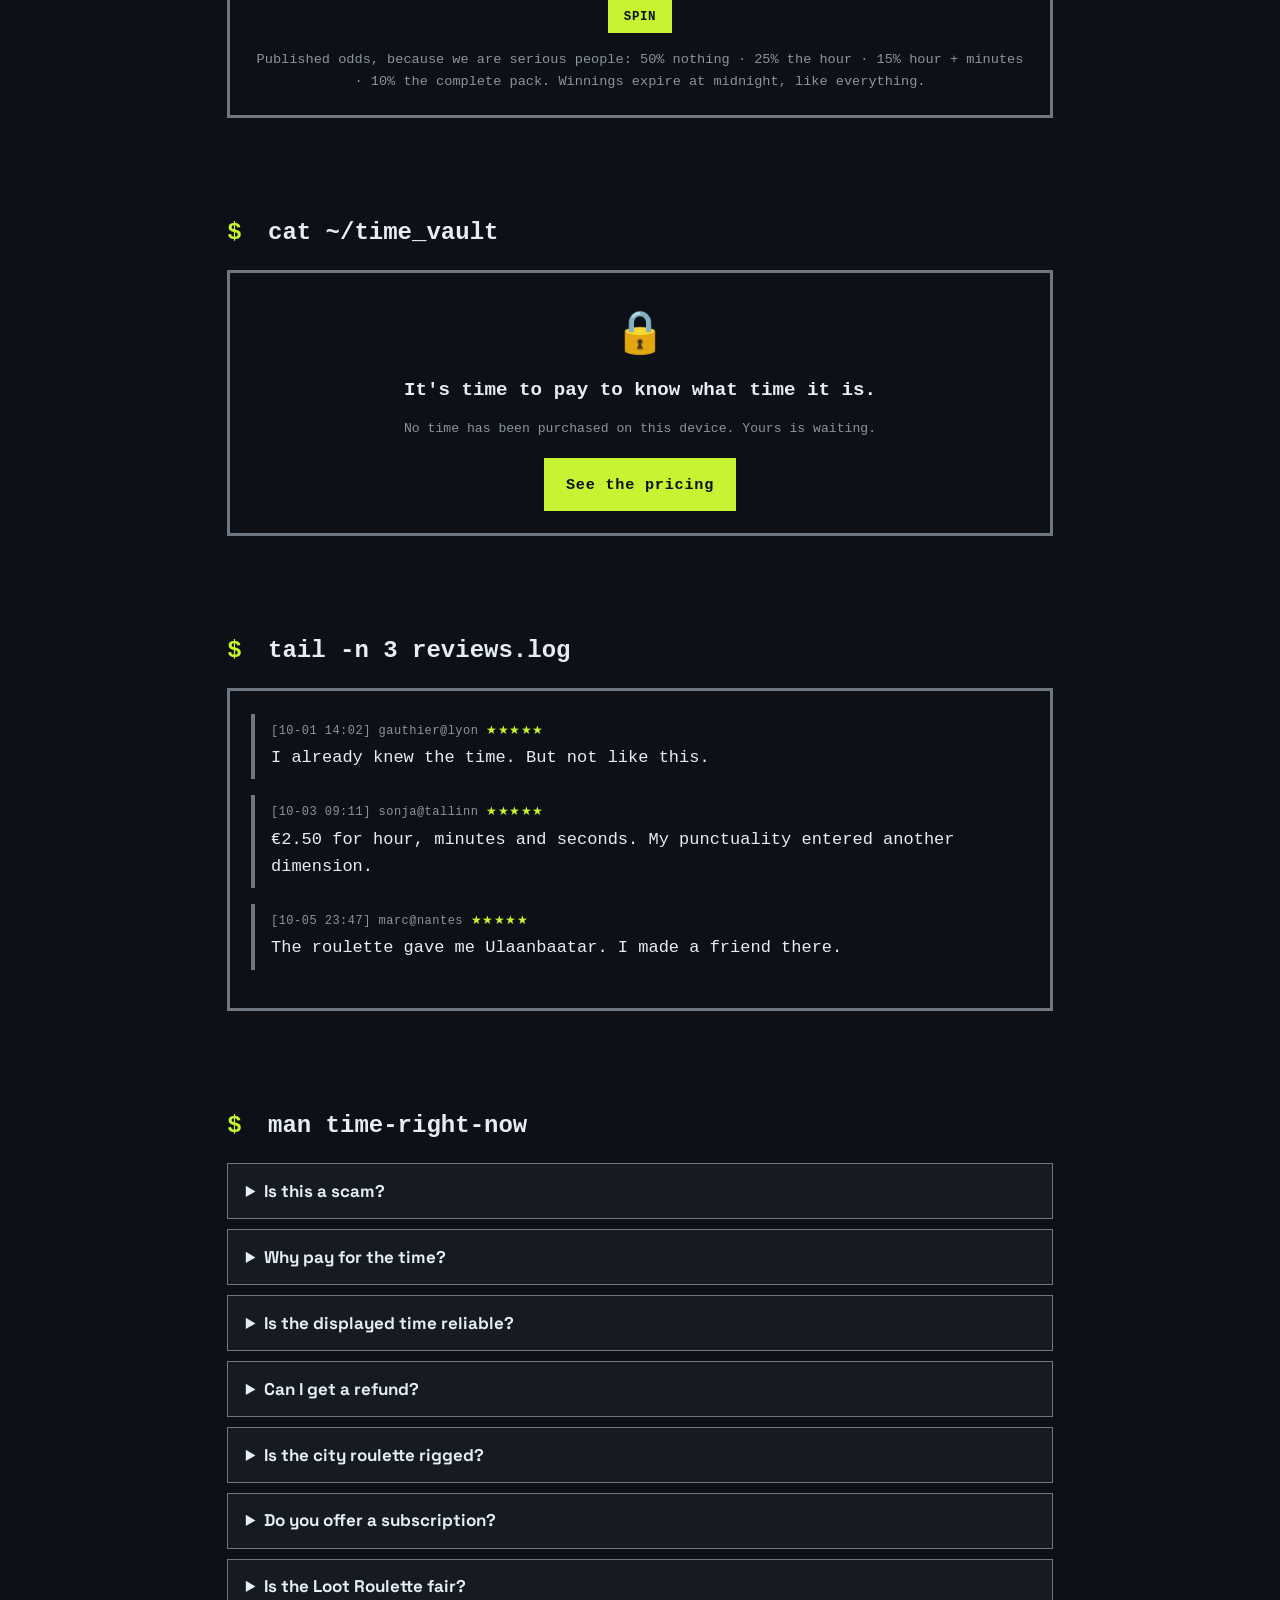
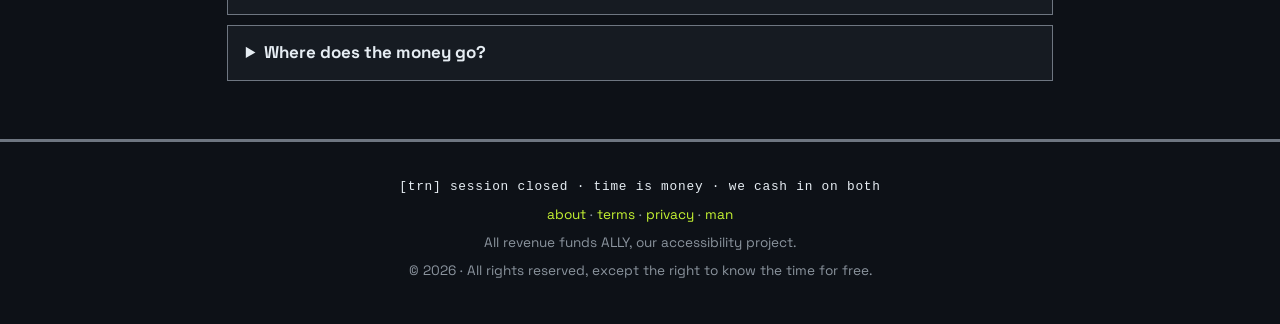
==== commit 7ace1584: "redesign: terminal brutalist theme (portfolio DNA: #0d1117 + phosphor lime + Space Grotesk, tmux bar" ====
--- a/index.html
+++ b/index.html
@@ -5,133 +5,124 @@
 <meta name="viewport" content="width=device-width, initial-scale=1">
 <title>Time Right Now™: what time is it? (premium answer from €1.00)</title>
 <meta name="description" content="The time, finally at its fair price. €1 for the hour, €1 for the minutes, €1 for the seconds. Complete Pack €2.50. City of your choice €1, otherwise the world-timezone roulette. One free daily gamble.">
-<meta name="theme-color" content="#0B0B0D">
+<meta name="theme-color" content="#0d1117">
 <link rel="icon" href="data:image/svg+xml,<svg xmlns='http://www.w3.org/2000/svg' viewBox='0 0 100 100'><text y='.9em' font-size='90'>⏳</text></svg>">
-<link rel="stylesheet" href="style.css?v=7">
+<link rel="stylesheet" href="style.css?v=8">
 </head>
 <body>
-<a class="skip" href="#coffre">Skip to the time vault</a>
+<a class="skip" href="#coffre">Skip to the answer</a>
 
-<header class="topbar">
-  <p class="brand">Time Right Now<span aria-hidden="true">™</span></p>
-  <nav aria-label="Primary">
-    <a href="#tarifs">Pricing</a>
-    <a href="#daily">Daily Gamble</a>
-    <a href="#coffre">The Vault</a>
-    <a href="#temoignages">Reviews</a>
-    <a href="#faq">FAQ</a>
-    <a href="about.html">About</a>
+<header class="bar">
+  <p class="bar-brand"><a href="#top">[trn] what-time-is-it<span aria-hidden="true">*</span></a></p>
+  <nav class="bar-nav" aria-label="Primary">
+    <a href="#tarifs">pricing</a>
+    <a href="#daily">daily</a>
+    <a href="#coffre">vault</a>
+    <a href="#faq">man</a>
+    <a href="about.html">about</a>
   </nav>
+  <p class="bar-right mono" aria-hidden="true">v1.0</p>
 </header>
 
-<main>
-<section class="hero">
-  <div class="dial" aria-hidden="true">
-    <div class="hand hh"></div>
-    <div class="hand mh"></div>
-    <div class="hand sh"></div>
-    <div class="cap"></div>
-    <div class="datewin">?</div>
-  </div>
-  <h1>What time is it?</h1>
-  <p class="sub">The world's most consulted piece of information, finally at a fair price.</p>
-  <p class="tease">Spoiler: the time is right behind this text. It's not going anywhere.</p>
-  <p><a class="btn btn-gold" href="#tarifs">I want to know · from €1.00</a></p>
-  <p class="note">Satisfaction guaranteed or your time back* &nbsp;*see our single-article Terms: time is non-refundable.</p>
+<main id="top">
+<section class="hero terminal" aria-label="Intro">
+  <h1 class="t-line"><span class="t-prompt" aria-hidden="true">$</span> what time is it</h1>
+  <p class="t-line t-dim">> processing question... done.</p>
+  <p class="t-line t-dim">> answer located. exactly 1 (one) answer found.</p>
+  <p class="t-line t-big">> 14:<span class="censor" aria-hidden="true">▓▓</span>:<span class="censor" aria-hidden="true">▓▓</span> <span class="t-dim">(answer partially encrypted)</span></p>
+  <p class="t-line">> decrypt: <a href="#tarifs">hour €1.00</a> · minutes €1.00 · seconds €1.00</p>
+  <p class="t-line">> or take your chances: <a href="#daily">1 free spin/day</a> · <a href="#tarifs">loot roulette €0.50</a></p>
+  <p class="t-line"><span class="cursor" aria-hidden="true">█</span></p>
+  <p class="hero-cta"><a class="btn" href="#tarifs">DECRYPT THE HOUR · €1.00</a></p>
 </section>
 
 <section id="tarifs" class="wrap">
-  <h2>Pricing as simple as time itself</h2>
-  <p class="offer">Launch offer: Complete Pack at <strong>€2.50</strong> instead of <s>€3.00</s>. Only <span class="mono" id="offer-timer">09:59</span> left to benefit. <span class="fine">(The offer renews itself, just like time.)</span></p>
-  <div class="cards">
-    <article class="card">
-      <h3>The Hour</h3>
-      <p class="price">€1.00</p>
-      <p class="desc">Know which hour you're living in. That's already a lot, honestly.</p>
-      <button class="btn btn-ghost" type="button" data-buy="hour">Buy the hour</button>
-    </article>
-    <article class="card">
-      <h3>The Minute</h3>
-      <p class="price">€1.00</p>
-      <p class="desc">For precise people. The ones who show up on time, ironically.</p>
-      <button class="btn btn-ghost" type="button" data-buy="minutes">Buy the minutes</button>
-    </article>
-    <article class="card">
-      <h3>The Second</h3>
-      <p class="price">€1.00</p>
-      <p class="desc">The elite of time. Reserved for seasoned chronophiles.</p>
-      <button class="btn btn-ghost" type="button" data-buy="seconds">Buy the seconds</button>
-    </article>
-    <article class="card featured">
-      <p class="badge">Best hour-per-euro ratio</p>
-      <h3>Complete Pack</h3>
-      <p class="price">€2.50 <s>€3.00</s></p>
-      <p class="desc">Hour, minutes and seconds, delivered in a single glance. Save €0.50, reinvestable in your future.</p>
-      <button class="btn btn-gold" type="button" data-buy="pack">Know it all</button>
-    </article>
-    <article class="card">
-      <h3>City of Your Choice</h3>
-      <p class="price">€1.00</p>
-      <p class="desc">You pick the timezone. Otherwise, the world roulette decides for you. The roulette comes included.</p>
-      <button class="btn btn-ghost" type="button" data-buy="city">Choose my city</button>
-    </article>
-    <article class="card">
-      <h3>The Loot Roulette</h3>
-      <p class="price">€0.50</p>
-      <p class="desc">One spin: the hour, the minutes, the seconds, or the city of your choice. Sometimes nothing. Cheaper than certainty, exactly as random as your day.</p>
-      <button class="btn btn-ghost" type="button" data-buy="roulette">Spin the wheel</button>
-    </article>
-    <article class="card sub">
-      <p class="subtag">Subscription</p>
-      <h3>Unlimited Time</h3>
-      <p class="price">€9.99<span class="per">/month</span></p>
-      <p class="desc">The time, continuously. Refreshes included. Our engineers finally made it scroll.</p>
-      <button class="btn btn-ghost" type="button" data-buy="unlimited">Subscribe</button>
-    </article>
+  <h2 class="cmd"><span class="t-prompt" aria-hidden="true">$</span> cat price_list.txt</h2>
+  <p class="t-status">> launch offer: pack €2.50 instead of €3.00 · ends in <span class="mono" id="offer-timer">09:59</span> <span class="t-dim">(the offer renews itself, just like time)</span></p>
+  <div class="receipt">
+    <p class="r-head mono">TIME RIGHT NOW · RATE CARD · ALL SALES FINAL</p>
+    <ul class="r-list">
+      <li class="r-row">
+        <span class="r-name">THE HOUR<span class="r-desc">which hour you live in. that's already a lot, honestly.</span></span>
+        <span class="r-dots" aria-hidden="true"></span>
+        <span class="r-price mono">€1.00</span>
+        <button class="btn btn-s" type="button" data-buy="hour">BUY</button>
+      </li>
+      <li class="r-row">
+        <span class="r-name">THE MINUTES<span class="r-desc">for precise people. the ones on time, ironically.</span></span>
+        <span class="r-dots" aria-hidden="true"></span>
+        <span class="r-price mono">€1.00</span>
+        <button class="btn btn-s" type="button" data-buy="minutes">BUY</button>
+      </li>
+      <li class="r-row">
+        <span class="r-name">THE SECONDS<span class="r-desc">the elite of time. seasoned chronophiles only.</span></span>
+        <span class="r-dots" aria-hidden="true"></span>
+        <span class="r-price mono">€1.00</span>
+        <button class="btn btn-s" type="button" data-buy="seconds">BUY</button>
+      </li>
+      <li class="r-row r-star">
+        <span class="r-name">COMPLETE PACK<span class="r-tag mono">BEST HOUR-PER-EURO RATIO</span><span class="r-desc">hour, minutes and seconds in one glance. save €0.50, reinvest in your future.</span></span>
+        <span class="r-dots" aria-hidden="true"></span>
+        <span class="r-price mono">€2.50 <s>€3.00</s></span>
+        <button class="btn btn-s" type="button" data-buy="pack">BUY</button>
+      </li>
+      <li class="r-row">
+        <span class="r-name">LOOT ROULETTE<span class="r-desc">one spin: hour, minutes, seconds or the city. sometimes nothing. odds published below.</span></span>
+        <span class="r-dots" aria-hidden="true"></span>
+        <span class="r-price mono">€0.50</span>
+        <button class="btn btn-s" type="button" data-buy="roulette">SPIN</button>
+      </li>
+      <li class="r-row">
+        <span class="r-name">CITY OF YOUR CHOICE<span class="r-desc">you pick the timezone. otherwise the world roulette picks for you. it's included, it.</span></span>
+        <span class="r-dots" aria-hidden="true"></span>
+        <span class="r-price mono">€1.00</span>
+        <button class="btn btn-s" type="button" data-buy="city">PICK</button>
+      </li>
+      <li class="r-row">
+        <span class="r-name">UNLIMITED TIME<span class="r-desc">the time, continuously. refreshes included. our engineers finally made it scroll.</span></span>
+        <span class="r-dots" aria-hidden="true"></span>
+        <span class="r-price mono">€9.99<span class="r-per">/mo</span></span>
+        <button class="btn btn-s" type="button" data-buy="unlimited">SUB</button>
+      </li>
+    </ul>
+    <p class="r-total mono">> paying customers so far: <strong id="buyers">0</strong> · figures certified by Stripe</p>
   </div>
-  <p class="scarcity">Already <strong class="mono" id="buyers">0</strong> paying customers in the know today. Figures certified by Stripe.</p>
 </section>
 
 <section id="daily" class="wrap">
-  <h2>The Daily Gamble</h2>
-  <p class="offer">One free spin per day. No stake, no purchase necessary. The house sells the time; it can afford to be generous.</p>
-  <div class="daily-box">
+  <h2 class="cmd"><span class="t-prompt" aria-hidden="true">$</span> spin --free --once-a-day</h2>
+  <div class="terminal daily">
     <p class="spin-token mono" id="spin-token" aria-live="polite">?</p>
-    <p><button class="btn btn-red" id="daily-spin" type="button">Spin</button></p>
-    <p class="fine" id="daily-status">Published odds, because we are serious people: 50% nothing · 25% the hour · 15% hour + minutes · 10% the complete pack. Winnings expire at midnight, like everything.</p>
+    <p><button class="btn btn-s" id="daily-spin" type="button">SPIN</button></p>
+    <p class="t-dim" id="daily-status">published odds, because we are serious people: 50% nothing · 25% the hour · 15% hour + minutes · 10% the complete pack. winnings expire at midnight, like everything.</p>
   </div>
 </section>
 
-<section id="coffre" class="coffre-wrap">
-  <div class="wrap">
-    <h2>Your time vault</h2>
-    <div id="coffre-body" class="coffre"></div>
-  </div>
+<section id="coffre" class="wrap">
+  <h2 class="cmd"><span class="t-prompt" aria-hidden="true">$</span> cat ~/time_vault</h2>
+  <div id="coffre-body" class="terminal vault"></div>
 </section>
 
 <section id="temoignages" class="wrap">
-  <h2>They paid to know</h2>
-  <div class="quotes">
-    <blockquote>
-      <p aria-label="5 stars out of 5">★★★★★</p>
-      <p>I already knew the time. But not like this.</p>
-      <footer>Gauthier, Lyon</footer>
+  <h2 class="cmd"><span class="t-prompt" aria-hidden="true">$</span> tail -n 3 reviews.log</h2>
+  <div class="terminal">
+    <blockquote class="log">
+      <span class="log-meta mono">[10-01 14:02] gauthier@lyon <span aria-label="5 stars out of 5">★★★★★</span></span>
+      I already knew the time. But not like this.
     </blockquote>
-    <blockquote>
-      <p aria-label="5 stars out of 5">★★★★★</p>
-      <p>€2.50 for hour, minutes and seconds. My punctuality entered another dimension.</p>
-      <footer>Sonja, Tallinn</footer>
+    <blockquote class="log">
+      <span class="log-meta mono">[10-03 09:11] sonja@tallinn <span aria-label="5 stars out of 5">★★★★★</span></span>
+      €2.50 for hour, minutes and seconds. My punctuality entered another dimension.
     </blockquote>
-    <blockquote>
-      <p aria-label="5 stars out of 5">★★★★★</p>
-      <p>The roulette gave me Ulaanbaatar. I made a friend there.</p>
-      <footer>Marc, Nantes</footer>
+    <blockquote class="log">
+      <span class="log-meta mono">[10-05 23:47] marc@nantes <span aria-label="5 stars out of 5">★★★★★</span></span>
+      The roulette gave me Ulaanbaatar. I made a friend there.
     </blockquote>
   </div>
 </section>
 
 <section id="faq" class="wrap">
-  <h2>Frequently asked questions</h2>
+  <h2 class="cmd"><span class="t-prompt" aria-hidden="true">$</span> man time-right-now</h2>
   <details>
     <summary>Is this a scam?</summary>
     <p>No. You receive exactly what you pay for: the time. Afterwards, if you'd rather read it for free on your phone like everyone else, that's your call.</p>
@@ -168,31 +159,30 @@
 </main>
 
 <footer class="site-foot">
-  <p>Time Right Now™ · Time is money. We cash in on both.</p>
-  <p>Swiss-grade timekeeping · Water-resistant to 3 ATM of hype.</p>
-  <p class="foot-links"><a href="about.html">About</a> · <a href="terms.html">Terms</a> · <a href="privacy.html">Privacy</a> · <a href="#faq">FAQ</a></p>
+  <p class="mono">[trn] session closed · time is money · we cash in on both</p>
+  <p class="foot-links"><a href="about.html">about</a> · <a href="terms.html">terms</a> · <a href="privacy.html">privacy</a> · <a href="#faq">man</a></p>
   <p>All revenue funds ALLY, our accessibility project.</p>
   <p>© 2026 · All rights reserved, except the right to know the time for free.</p>
 </footer>
 
 <div class="roulette" id="roulette" role="dialog" aria-modal="true" aria-labelledby="roulette-title" hidden>
-  <div class="roulette-box">
-    <h3 id="roulette-title"></h3>
-    <p class="fine" id="roulette-sub"></p>
-    <p class="roulette-city" id="roulette-city" aria-live="off"></p>
+  <div class="roulette-box terminal">
+    <h3 id="roulette-title" class="mono"></h3>
+    <p class="fine mono" id="roulette-sub"></p>
+    <p class="roulette-city mono" id="roulette-city" aria-live="off"></p>
     <p class="roulette-time mono" id="roulette-time"></p>
-    <button class="btn btn-gold" id="roulette-accept" type="button" hidden></button>
-    <p class="fine">Any complaint will be handled with the seriousness it deserves.</p>
+    <button class="btn" id="roulette-accept" type="button" hidden></button>
+    <p class="fine mono">any complaint will be handled with the seriousness it deserves.</p>
   </div>
 </div>
 
-<p class="toast" id="toast" aria-live="polite" hidden></p>
+<p class="toast mono" id="toast" aria-live="polite" hidden></p>
 
 <noscript>
-  <p class="noscript">Without JavaScript, time still passes. Enjoy: it's free.</p>
+  <p class="noscript mono">without JavaScript, time still passes. enjoy: it's free.</p>
 </noscript>
 
-<script src="config.js?v=7"></script>
-<script src="app.js?v=7"></script>
+<script src="config.js?v=8"></script>
+<script src="app.js?v=8"></script>
 </body>
 </html>
--- a/style.css
+++ b/style.css
@@ -1,25 +1,33 @@
 /*
- * QuelleHeure(tm) - "Swiss 1980 horologer" theme.
- * Watch-dial hero backdrop, Helvetica grid, cream/gold/Swiss red, flat panels.
- * A11y first: AAA/AA contrasts (verified), reduced-motion, visible focus.
+ * Time Right Now(tm) - terminal brutalist theme.
+ * Same DNA as the portfolio: #0d1117, phosphor lime, Space Grotesk + mono,
+ * sharp corners, 3px borders, hard offset shadows. No framework, native CSS.
+ * A11y: lime on bg 14.77:1 (AAA), ink on lime 14.77:1 (AAA), muted on surface
+ * 5.62:1 (AA), focus visible, reduced-motion.
  */
 
+@font-face {
+  font-family: "Space Grotesk";
+  src: url("fonts/space-grotesk.woff2") format("woff2-variations");
+  font-weight: 300 700;
+  font-display: swap;
+  font-style: normal;
+}
+
 :root {
-  --bg: #0B0B0D;
-  --surface: #121216;
-  --surface-2: #191A1F;
-  --line: #2E2C28;
-  --line-2: #3A3833;
-  --text: #F4F1E8;
-  --muted: #A8A49A;
-  --gold: #E3B76A;
-  --gold-strong: #F0CD8A;
-  --ink: #1A1408;
-  --red: #FF4B4B;
-  --red-swiss: #E30613;
-  --green: #8BD9AC;
-  --sans: "Helvetica Neue", Helvetica, Arial, "DejaVu Sans", sans-serif;
-  --mono: ui-monospace, "DejaVu Sans Mono", Menlo, monospace;
+  --bg: #0d1117;
+  --surface: #161b22;
+  --surface-2: #1c2330;
+  --text: #e6edf3;
+  --muted: #8b949e;
+  --border: #6e7681;
+  --lime: #c6f432;
+  --lime-dim: #a3cc26;
+  --ink: #0d1117;
+  --green: #4ade80;
+  --sans: "Space Grotesk", ui-sans-serif, system-ui, -apple-system, "Segoe UI", Roboto, sans-serif;
+  --mono: ui-monospace, "JetBrains Mono", SFMono-Regular, Menlo, Consolas, monospace;
+  --bw: 3px;
 }
 
 * { box-sizing: border-box; margin: 0; padding: 0; }
@@ -28,6 +36,7 @@
   background: var(--bg);
   color: var(--text);
   font-family: var(--sans);
+  font-size: 1.0625rem;
   line-height: 1.6;
 }
 body.noscroll { overflow: hidden; }
@@ -37,315 +46,283 @@
   *, *::before, *::after { animation: none !important; transition: none !important; }
 }
 
-:focus-visible { outline: 2px solid var(--gold); outline-offset: 2px; border-radius: 4px; }
-::selection { background: var(--red-swiss); color: var(--text); }
+:focus-visible { outline: 3px solid var(--lime); outline-offset: 2px; }
+::selection { background: var(--lime); color: var(--ink); }
+
+.mono { font-family: var(--mono); }
 
 .skip {
   position: absolute; left: -999px; top: 0; z-index: 200;
-  background: var(--gold); color: var(--ink); padding: .5rem 1rem;
-  border-radius: 0 0 8px 0; font-weight: 700;
+  background: var(--lime); color: var(--ink); padding: .5rem 1rem;
+  font-weight: 700; text-decoration: none;
 }
 .skip:focus { left: 0; }
 
-/* ---------- Top bar ---------- */
-
+/* ---------- tmux-style bar ---------- */
+
+.bar {
+  position: sticky; top: 0; z-index: 50;
+  display: flex; align-items: center; gap: 1.25rem;
+  padding: .55rem 1rem;
+  background: var(--surface);
+  border-bottom: var(--bw) solid var(--border);
+  font-family: var(--mono); font-size: .85rem;
+}
+.bar-brand a { color: var(--lime); text-decoration: none; font-weight: 700; }
+.bar-brand a:hover { text-decoration: underline; }
+.bar-nav { display: flex; gap: 1rem; margin-left: auto; flex-wrap: wrap; }
+.bar-nav a { color: var(--muted); text-decoration: none; }
+.bar-nav a:hover { color: var(--text); text-decoration: underline; }
+.bar-right { color: var(--muted); }
+
+/* ---------- terminal blocks ---------- */
+
+.terminal {
+  background: var(--bg);
+  border: var(--bw) solid var(--border);
+  padding: 1.4rem 1.3rem;
+  font-family: var(--mono);
+}
+
+.hero {
+  max-width: 54rem; margin: 3rem auto 0; padding: 1.6rem 1.4rem;
+}
+.t-line { margin-bottom: .55rem; }
+.t-line a { color: var(--lime); text-decoration: underline; text-underline-offset: .2em; }
+.t-line a:hover { color: var(--lime-dim); }
+.t-prompt { color: var(--lime); font-weight: 700; margin-right: .5em; }
+.t-dim { color: var(--muted); }
+.t-big { font-size: clamp(1.6rem, 5vw, 2.6rem); font-weight: 700; color: var(--text); margin: .9rem 0; }
+.t-big .t-dim { font-size: 1rem; font-weight: 400; }
+.censor { color: var(--lime); letter-spacing: .05em; }
+.cursor { color: var(--lime); animation: blink 1.1s steps(1) infinite; }
+@keyframes blink { 50% { opacity: 0; } }
+.hero-cta { margin-top: 1.4rem; }
+
+.wrap { max-width: 54rem; margin: 0 auto; padding: 3rem 1.2rem; }
+h2.cmd {
+  font-family: var(--mono);
+  font-size: clamp(1.1rem, 3vw, 1.5rem);
+  margin-bottom: 1.1rem;
+  color: var(--text);
+}
+h2.cmd .t-prompt { font-size: 1em; }
+.t-status { font-family: var(--mono); font-size: .9rem; color: var(--muted); margin-bottom: 1.1rem; }
+.t-status .mono { color: var(--text); }
+
+/* ---------- rate card (receipt) ---------- */
+
+.receipt { border: var(--bw) solid var(--border); background: var(--bg); }
+.r-head {
+  background: var(--surface-2);
+  border-bottom: 1px solid var(--border);
+  padding: .5rem 1rem;
+  font-size: .78rem; letter-spacing: .12em;
+  color: var(--muted);
+}
+.r-list { list-style: none; }
+.r-row {
+  display: grid;
+  grid-template-columns: minmax(0, 1fr) auto auto auto;
+  align-items: center;
+  gap: .9rem;
+  padding: .8rem 1rem;
+  border-bottom: 1px solid var(--surface-2);
+}
+.r-name { font-weight: 700; letter-spacing: .02em; }
+.r-desc { display: block; font-weight: 400; font-size: .85rem; color: var(--muted); margin-top: .15rem; }
+.r-tag {
+  display: inline-block; margin-left: .6rem; padding: .05rem .45rem;
+  border: 1px solid var(--lime); color: var(--lime);
+  font-size: .62rem; letter-spacing: .1em; font-weight: 400;
+}
+.r-dots {
+  width: clamp(1rem, 6vw, 3.5rem);
+  border-bottom: 2px dotted var(--border);
+  transform: translateY(-.35em);
+}
+.r-price { font-weight: 700; white-space: nowrap; }
+.r-price s { color: var(--muted); font-weight: 400; }
+.r-per { color: var(--muted); font-weight: 400; font-size: .8em; }
+.r-star { border-left: 4px solid var(--lime); background: var(--surface); }
+.r-total {
+  padding: .6rem 1rem;
+  border-top: 1px solid var(--border);
+  font-size: .85rem; color: var(--muted);
+}
+.r-total strong { color: var(--lime); }
+
+/* ---------- buttons (hard shadow press) ---------- */
+
+.btn {
+  display: inline-block;
+  border: var(--bw) solid var(--lime);
+  background: var(--lime);
+  color: var(--ink);
+  padding: .7rem 1.2rem;
+  font-family: var(--mono); font-size: .95rem; font-weight: 700;
+  letter-spacing: .05em;
+  text-decoration: none; cursor: pointer;
+  transition: transform .08s ease, box-shadow .08s ease;
+}
+.btn:hover {
+  background: var(--lime-dim); border-color: var(--lime-dim);
+  transform: translate(-2px, -2px);
+  box-shadow: 4px 4px 0 var(--lime);
+}
+.btn-s { padding: .4rem .8rem; font-size: .78rem; }
+
+/* ---------- daily gamble ---------- */
+
+.daily { text-align: center; }
+.spin-token {
+  font-size: clamp(2.6rem, 8vw, 4.4rem);
+  font-weight: 700; color: var(--lime);
+  line-height: 1; margin-bottom: 1rem;
+  min-height: 1.1em;
+}
+.spin-token.land { color: var(--text); }
+.daily .t-dim { font-size: .85rem; margin-top: 1rem; }
+
+/* ---------- vault ---------- */
+
+.vault { text-align: center; }
+.biglock { font-size: 2.6rem; margin: .4rem 0; color: var(--muted); }
+.coffre-empty { font-size: 1.2rem; font-weight: 700; }
+.coffre-meta { color: var(--muted); font-size: .85rem; margin-bottom: .9rem; }
+.coffre-city { color: var(--lime); margin-bottom: 1.2rem; font-size: 1.05rem; }
+.time-display {
+  display: flex; justify-content: center; align-items: flex-end;
+  gap: 1.4rem; flex-wrap: wrap; margin: .6rem 0 1rem;
+}
+.seg { display: flex; flex-direction: column; align-items: center; gap: .2rem; min-width: 105px; }
+.digits {
+  font-family: var(--mono);
+  font-size: clamp(2.8rem, 9vw, 4.8rem); line-height: 1;
+  color: var(--text); font-weight: 700; font-variant-numeric: tabular-nums;
+}
+.unit { font-size: .68rem; text-transform: uppercase; letter-spacing: .16em; color: var(--muted); }
+.seg-btn {
+  background: transparent; color: inherit;
+  border: 2px dashed var(--lime);
+  padding: .5rem .9rem .7rem; cursor: pointer;
+  display: flex; flex-direction: column; align-items: center; gap: .2rem; min-width: 105px;
+  font-family: var(--mono);
+}
+.seg-btn:hover { background: var(--surface); }
+.seg-btn .digits { color: var(--muted); }
+.seg-btn .lock { margin-top: .3rem; color: var(--lime); font-size: .82rem; font-weight: 700; font-family: var(--mono); }
+.fine { color: var(--muted); font-size: .82rem; margin-top: .8rem; }
+
+/* ---------- reviews log ---------- */
+
+.log {
+  border-left: 4px solid var(--border);
+  padding: .5rem 0 .5rem 1rem;
+  margin-bottom: 1rem;
+}
+.log .log-meta {
+  display: block; font-size: .75rem; color: var(--muted);
+  letter-spacing: .04em; margin-bottom: .2rem;
+}
+.log .log-meta span { color: var(--lime); }
+
+/* ---------- FAQ (man) ---------- */
+
+#faq details {
+  border: 1px solid var(--border);
+  background: var(--surface);
+  padding: .85rem 1.1rem;
+  margin-bottom: .6rem;
+}
+#faq summary { cursor: pointer; font-weight: 700; }
+#faq summary:hover { color: var(--lime); }
+#faq details p { color: var(--muted); margin-top: .4rem; }
+
+/* ---------- autocomplete ---------- */
+
+.ac { max-width: 420px; margin: 1.1rem auto 0; text-align: left; position: relative; }
+.ac-label { display: block; font-size: .75rem; color: var(--muted); margin-bottom: .3rem; font-family: var(--mono); text-transform: uppercase; letter-spacing: .1em; }
+.ac-input {
+  width: 100%; background: var(--bg); border: var(--bw) solid var(--border);
+  color: var(--text); padding: .55rem .7rem; font-size: .95rem; font-family: var(--mono);
+}
+.ac-input:focus { border-color: var(--lime); outline: none; }
+.ac-list {
+  list-style: none; background: var(--surface-2); border: 1px solid var(--border);
+  margin-top: .3rem; max-height: 250px; overflow: auto; position: relative; z-index: 5;
+}
+.ac-opt { padding: .5rem .7rem; cursor: pointer; font-family: var(--mono); font-size: .9rem; }
+.ac-opt:hover, .ac-opt.active { background: var(--lime); color: var(--ink); }
+
+/* ---------- roulette overlay ---------- */
+
+.roulette {
+  position: fixed; inset: 0; background: rgba(13, 17, 23, .96);
+  display: grid; place-items: center; z-index: 110; padding: 1rem;
+}
+.roulette[hidden] { display: none; }
+.roulette-box { max-width: 620px; width: 100%; }
+.roulette-box h3 { font-size: 1.1rem; margin-bottom: .3rem; color: var(--text); }
+.roulette-city {
+  font-size: clamp(1.6rem, 6vw, 2.8rem);
+  color: var(--lime); margin: 1.1rem 0 .2rem; min-height: 1.2em;
+  font-weight: 700;
+}
+.roulette-city.land { animation: land .4s steps(3); }
+@keyframes land { 0% { opacity: .2; } 50% { opacity: .6; } 100% { opacity: 1; } }
+.roulette-time { font-size: 1.1rem; color: var(--text); margin-bottom: 1.3rem; }
+
+/* ---------- toast ---------- */
+
+.toast {
+  position: fixed; bottom: 1.2rem; left: 50%; transform: translateX(-50%);
+  background: var(--surface); border: var(--bw) solid var(--lime);
+  color: var(--text); padding: .65rem 1.1rem; z-index: 120;
+  font-size: .88rem; max-width: 92vw; text-align: center;
+}
+.toast[hidden] { display: none; }
+
+/* ---------- footer / noscript / subpages ---------- */
+
+.site-foot {
+  border-top: var(--bw) solid var(--border);
+  text-align: center; color: var(--muted); font-size: .85rem;
+  padding: 2.2rem 1rem 2.6rem;
+  display: grid; gap: .4rem;
+}
+.site-foot > p:first-child { color: var(--text); font-size: .8rem; letter-spacing: .06em; }
+.foot-links a { color: var(--lime); text-decoration: none; }
+.foot-links a:hover { text-decoration: underline; }
+
+.noscript {
+  position: fixed; bottom: 1rem; left: 1rem; right: 1rem;
+  background: var(--lime); color: var(--ink);
+  padding: 1rem; text-align: center; font-weight: 700;
+}
+
+/* subpages reuse the old hooks */
 .topbar {
   position: sticky; top: 0; z-index: 50;
-  display: flex; align-items: center; gap: 1.5rem;
-  padding: .8rem 1.4rem;
-  background: rgba(11, 11, 13, .9);
-  border-bottom: 1px solid var(--line);
-}
-.brand {
-  font-weight: 700; font-size: 1.3rem; color: var(--gold);
-  letter-spacing: -0.02em;
-}
-.topbar nav { display: flex; gap: 1.1rem; margin-left: auto; flex-wrap: wrap; }
-.topbar nav a { color: var(--muted); text-decoration: none; font-size: .9rem; text-transform: uppercase; letter-spacing: .08em; }
-.topbar nav a:hover { color: var(--text); }
-
-/* ---------- Hero + watch dial backdrop ---------- */
-
-.hero {
-  position: relative; overflow: hidden;
-  padding: 7rem 1.2rem 5rem; text-align: center;
-  background: radial-gradient(50% 40% at 62% 18%, rgba(227, 183, 106, .05), transparent 70%);
-}
-.hero h1 {
-  font-weight: 700;
-  text-transform: uppercase; letter-spacing: -0.02em;
-  font-size: clamp(2.8rem, 8vw, 5rem);
-  line-height: 1.05;
-  margin: 0 auto .9rem; max-width: 16ch;
-}
-.hero .sub { color: var(--muted); font-size: 1.12rem; max-width: 46ch; margin: 0 auto .6rem; }
-.hero .tease { color: var(--gold); margin: 0 auto 1.8rem; max-width: 52ch; }
-.hero .note { color: var(--muted); font-size: .85rem; margin-top: 1rem; }
-
-.dial {
-  position: absolute; top: 9vh; right: 4vw;
-  width: min(46vmin, 420px); aspect-ratio: 1;
-  border-radius: 50%;
-  border: 1px solid var(--line-2);
-  background: radial-gradient(circle, #15151A 0%, #0E0E11 70%);
-  filter: blur(2px);
-  opacity: .55;
-  pointer-events: none;
-}
-.dial::before {
-  /* minute track: 60 cream ticks, 12 gold majors */
-  content: '';
-  position: absolute; inset: 3%;
-  border-radius: 50%;
-  background:
-    repeating-conic-gradient(from -0.4deg, rgba(244, 241, 232, .55) 0deg .8deg, transparent .8deg 6deg),
-    repeating-conic-gradient(from -1.2deg, rgba(227, 183, 106, .95) 0deg 2.4deg, transparent 2.4deg 30deg);
-  -webkit-mask: radial-gradient(closest-side, transparent 84%, #000 85%, #000 95%, transparent 96%);
-          mask: radial-gradient(closest-side, transparent 84%, #000 85%, #000 95%, transparent 96%);
-}
-.dial .hand {
-  position: absolute; left: 50%; bottom: 50%;
-  transform-origin: bottom center; border-radius: 2px;
-}
-.dial .hh { width: 7px; height: 24%; background: var(--gold); transform: translateX(-50%) rotate(35deg); }
-.dial .mh { width: 4px; height: 36%; background: var(--text); transform: translateX(-50%) rotate(122deg); }
-.dial .sh { width: 2px; height: 42%; background: var(--red-swiss); transform: translateX(-50%); animation: sweep 60s steps(60) infinite; }
-.dial .cap {
-  position: absolute; left: 50%; top: 50%; width: 12px; height: 12px;
-  border-radius: 50%; background: var(--gold);
-  transform: translate(-50%, -50%);
-}
-.dial .datewin {
-  position: absolute; right: 9%; top: 46%;
-  width: 13%; height: 9%;
-  border: 1px solid var(--line-2); border-radius: 2px;
-  display: grid; place-items: center;
-  font-weight: 700; font-size: 1rem; color: var(--gold);
-}
-@keyframes sweep { to { transform: translateX(-50%) rotate(360deg); } }
-
-/* ---------- Sections ---------- */
-
-.wrap { max-width: 1080px; margin: 0 auto; padding: 3.2rem 1.2rem; }
-h2 {
-  font-weight: 700; text-transform: uppercase; letter-spacing: .02em;
-  font-size: clamp(1.5rem, 3.2vw, 2rem); text-align: center; margin-bottom: .9rem;
-}
-h2::after {
-  content: ''; display: block; width: 36px; height: 3px;
-  background: var(--red-swiss); margin: .6rem auto 0;
-}
-
-.offer { text-align: center; color: var(--muted); margin-bottom: 2rem; }
-.offer strong { color: var(--gold); }
-.offer .fine { display: block; font-size: .8rem; margin-top: .2rem; }
-
-/* ---------- Pricing cards (flat Swiss panels) ---------- */
-
-.cards {
-  display: grid;
-  grid-template-columns: repeat(auto-fit, minmax(200px, 1fr));
-  gap: 1rem; align-items: stretch;
-}
-.card {
-  position: relative;
+  display: flex; align-items: center; gap: 1.25rem;
+  padding: .55rem 1rem;
   background: var(--surface);
-  border: 1px solid var(--line);
-  border-radius: 8px; padding: 1.5rem 1.2rem 1.3rem;
-  display: flex; flex-direction: column; gap: .6rem;
-}
-.card h3 { font-size: 1rem; text-transform: uppercase; letter-spacing: .06em; }
-.card .price { font-weight: 700; font-size: 2rem; color: var(--gold); font-variant-numeric: tabular-nums; }
-.card .price s { font-size: 1.05rem; color: var(--muted); margin-left: .35rem; }
-.card .desc { color: var(--muted); font-size: .92rem; flex: 1; }
-
-.featured { border-top: 3px solid var(--red-swiss); }
-
-.card.sub { border-style: dashed; }
-.subtag {
-  position: absolute; top: -10px; right: 12px;
-  background: var(--surface-2); border: 1px solid var(--line-2);
-  color: var(--muted); font-size: .65rem; font-weight: 700;
-  padding: .1rem .5rem; border-radius: 999px;
-  text-transform: uppercase; letter-spacing: .12em;
-}
-.card .price .per { font-size: .95rem; color: var(--muted); margin-left: .25rem; }
-.badge {
-  position: absolute; top: -12px; left: 50%; transform: translateX(-50%);
-  background: var(--red); color: #0B0B0D;
-  font-size: .7rem; font-weight: 800; padding: .2rem .7rem;
-  border-radius: 999px; white-space: nowrap;
-  text-transform: uppercase; letter-spacing: .05em;
-}
-.scarcity { text-align: center; color: var(--muted); font-size: .9rem; margin-top: 1.6rem; }
-.scarcity strong { color: var(--text); }
-
-/* ---------- Daily gamble ---------- */
-
-.daily-box {
-  max-width: 640px; margin: 1.4rem auto 0;
-  background: var(--surface);
-  border: 1px solid var(--line); border-radius: 10px;
-  padding: 2rem 1.4rem; text-align: center;
-}
-.spin-token {
-  font-weight: 700; font-size: clamp(3rem, 9vw, 5rem);
-  line-height: 1; color: var(--gold); letter-spacing: .04em;
-  min-height: 1.1em; margin-bottom: 1rem;
-  font-variant-numeric: tabular-nums;
-}
-.spin-token.land { color: var(--red); }
-.btn-red { background: var(--red); color: #0B0B0D; }
-.btn-red:hover { background: #ff6b6b; }
-
-/* ---------- Time vault ---------- */
-
-.coffre {
-  max-width: 820px; margin: 1.4rem auto 0;
-  background: var(--surface);
-  border: 1px solid var(--line); border-radius: 10px;
-  padding: 2.4rem 1.4rem; text-align: center;
-}
-.biglock { font-size: 3.2rem; margin: .4rem 0; }
-.coffre-empty { font-size: 1.3rem; font-weight: 700; }
-.coffre-meta { color: var(--muted); font-size: .9rem; margin-bottom: .9rem; }
-.coffre-city { font-size: 1.15rem; color: var(--gold); margin-bottom: 1.2rem; }
-.time-display {
-  display: flex; justify-content: center; align-items: flex-end;
-  gap: 1.6rem; flex-wrap: wrap; margin: .6rem 0 1rem;
-}
-.seg { display: flex; flex-direction: column; align-items: center; gap: .2rem; min-width: 110px; }
-.digits {
-  font-weight: 700; font-size: clamp(3rem, 9vw, 5.2rem); line-height: 1;
-  color: var(--text); font-variant-numeric: tabular-nums; letter-spacing: -0.02em;
-}
-.seg .digits::after {
-  content: ''; display: block; height: 3px; width: 28px;
-  background: var(--red-swiss); margin: .35rem auto 0;
-}
-.unit { font-size: .7rem; text-transform: uppercase; letter-spacing: .18em; color: var(--muted); }
-.seg-btn {
-  background: transparent; color: inherit;
-  border: 1.5px dashed rgba(227, 183, 106, .55); border-radius: 10px;
-  padding: .6rem .9rem .8rem; cursor: pointer;
-  display: flex; flex-direction: column; align-items: center; gap: .2rem; min-width: 110px;
-}
-.seg-btn:hover { background: var(--surface-2); }
-.seg-btn .digits { color: var(--muted); }
-.seg-btn .digits::after { display: none; }
-.seg-btn .lock { margin-top: .35rem; color: var(--gold); font-size: .85rem; font-weight: 700; }
-.fine { color: var(--muted); font-size: .82rem; margin-top: .8rem; }
-
-/* ---------- Reviews ---------- */
-
-.quotes { display: grid; grid-template-columns: repeat(auto-fit, minmax(250px, 1fr)); gap: 1rem; }
-.quotes blockquote {
-  background: var(--surface);
-  border: 1px solid var(--line);
-  border-radius: 8px; padding: 1.3rem;
-}
-.quotes blockquote p:first-child { color: var(--gold); letter-spacing: .2em; }
-.quotes footer { color: var(--muted); font-size: .85rem; margin-top: .5rem; text-transform: uppercase; letter-spacing: .06em; }
-
-/* ---------- FAQ ---------- */
-
-#faq details {
-  background: var(--surface);
-  border: 1px solid var(--line);
-  border-radius: 8px;
-  padding: 1rem 1.2rem; margin: 0 auto .7rem; max-width: 760px;
-}
-#faq summary { cursor: pointer; font-weight: 700; }
-#faq summary:hover { color: var(--red); }
-#faq details p { color: var(--muted); margin-top: .5rem; }
-
-/* ---------- Footer ---------- */
-
-.site-foot {
-  text-align: center; color: var(--muted); font-size: .85rem;
-  padding: 2.6rem 1rem 3rem; border-top: 1px solid var(--line);
-  display: grid; gap: .4rem;
-}
-.site-foot p:nth-child(2) { text-transform: uppercase; letter-spacing: .12em; font-size: .72rem; }
-
-/* ---------- Buttons ---------- */
-
-.btn {
-  display: inline-block; border: 0; border-radius: 6px;
-  padding: .85rem 1.5rem; font-size: 1rem; font-weight: 700;
-  text-decoration: none; cursor: pointer; font-family: var(--sans);
-}
-.btn-gold { background: var(--gold); color: var(--ink); }
-.btn-gold:hover { background: var(--gold-strong); }
-.btn-ghost { background: transparent; border: 1.5px solid var(--red); color: var(--red); }
-.btn-ghost:hover { background: rgba(255, 75, 75, .14); }
-.btn-block { width: 100%; margin-top: 1rem; }
-.btn.ok { background: var(--green); color: var(--ink); }
-
-/* ---------- About pages ---------- */
-
+  border-bottom: var(--bw) solid var(--border);
+  font-family: var(--mono); font-size: .85rem;
+}
+.brand { font-family: var(--mono); color: var(--lime); font-weight: 700; }
 .brand-link { color: inherit; text-decoration: none; }
-.foot-links a { color: var(--gold); text-decoration: none; }
-.foot-links a:hover { color: var(--gold-strong); text-decoration: underline; }
+.topbar nav { display: flex; gap: 1rem; margin-left: auto; flex-wrap: wrap; }
+.topbar nav a { color: var(--muted); text-decoration: none; }
+.topbar nav a:hover { color: var(--text); text-decoration: underline; }
 .about-box {
-  max-width: 680px; margin: 1.4rem auto 0;
-  background: var(--surface);
-  border: 1px solid var(--line); border-radius: 10px;
-  padding: 1.8rem 1.6rem;
-}
-.about-box p strong { color: var(--gold); }
-
-/* ---------- Roulette ---------- */
-
-.roulette {
-  position: fixed; inset: 0; background: rgba(6, 6, 8, .96);
-  display: grid; place-items: center; z-index: 110; padding: 1rem;
-}
-.roulette[hidden] { display: none; }
-.roulette-box { text-align: center; max-width: 640px; }
-.roulette-box h3 { font-weight: 700; text-transform: uppercase; letter-spacing: .04em; font-size: 1.4rem; margin-bottom: .3rem; }
-.roulette-city {
-  font-weight: 700; font-size: clamp(2rem, 7vw, 3.4rem);
-  color: var(--gold); margin: 1.2rem 0 .2rem; min-height: 1.2em;
-  letter-spacing: -0.02em;
-}
-.roulette-city.land { animation: land .5s ease-out; }
-@keyframes land { 0% { transform: scale(.9); opacity: .3; } 100% { transform: scale(1); opacity: 1; } }
-.roulette-time { font-size: 1.3rem; color: var(--red); margin-bottom: 1.4rem; }
-
-/* ---------- City autocomplete ---------- */
-
-.ac { max-width: 420px; margin: 1.2rem auto 0; text-align: left; position: relative; }
-.ac-label { display: block; font-size: .8rem; color: var(--muted); margin-bottom: .3rem; text-transform: uppercase; letter-spacing: .08em; }
-.ac-input {
-  width: 100%; background: var(--bg); border: 1px solid var(--line);
-  border-radius: 6px; color: var(--text); padding: .65rem .8rem; font-size: 1rem;
-}
-.ac-input:focus { border-color: var(--red); outline: none; }
-.ac-list {
-  list-style: none; background: var(--surface-2); border: 1px solid var(--line);
-  border-radius: 8px; margin-top: .3rem; max-height: 260px; overflow: auto;
-  position: relative; z-index: 5;
-}
-.ac-opt { padding: .55rem .8rem; cursor: pointer; }
-.ac-opt:hover, .ac-opt.active { background: var(--red); color: #0B0B0D; }
-
-/* ---------- Toast ---------- */
-
-.toast {
-  position: fixed; bottom: 1.2rem; left: 50%; transform: translateX(-50%);
-  background: var(--surface-2); border: 1px solid var(--red);
-  border-radius: 999px; padding: .7rem 1.3rem; z-index: 120;
-  font-size: .95rem; max-width: 92vw; text-align: center;
-}
-.toast[hidden] { display: none; }
-
-.noscript {
-  position: fixed; bottom: 1rem; left: 1rem; right: 1rem;
-  background: var(--gold); color: var(--ink);
-  padding: 1rem; border-radius: 8px; text-align: center; font-weight: 700;
-}
-
-.mono { font-family: var(--mono); }
-
-@media (max-width: 900px) { .dial { display: none; } }
+  border: var(--bw) solid var(--border); background: var(--bg);
+  padding: 1.6rem 1.4rem;
+}
+.about-box p strong { color: var(--lime); }
+
+@media (max-width: 40rem) {
+  .r-row { grid-template-columns: 1fr auto; }
+  .r-dots { display: none; }
+  .r-name { grid-column: 1 / -1; }
+}
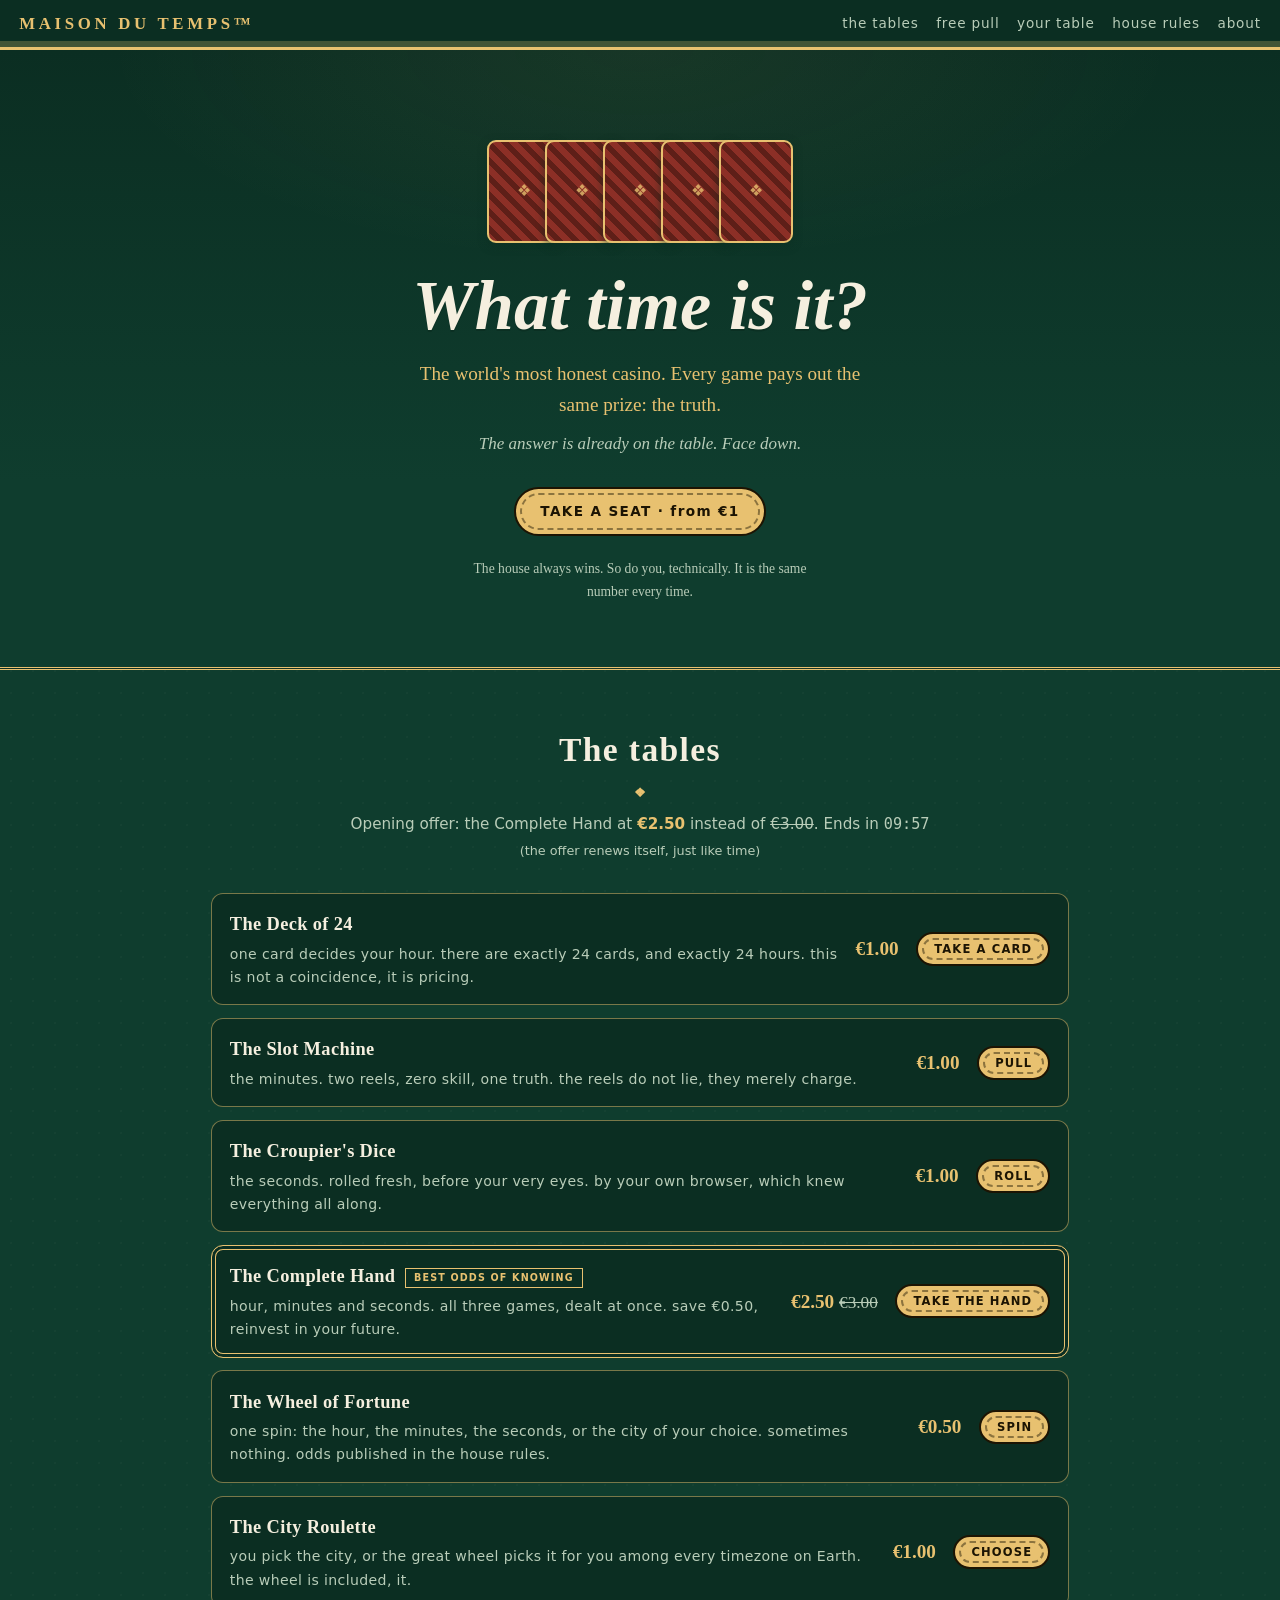
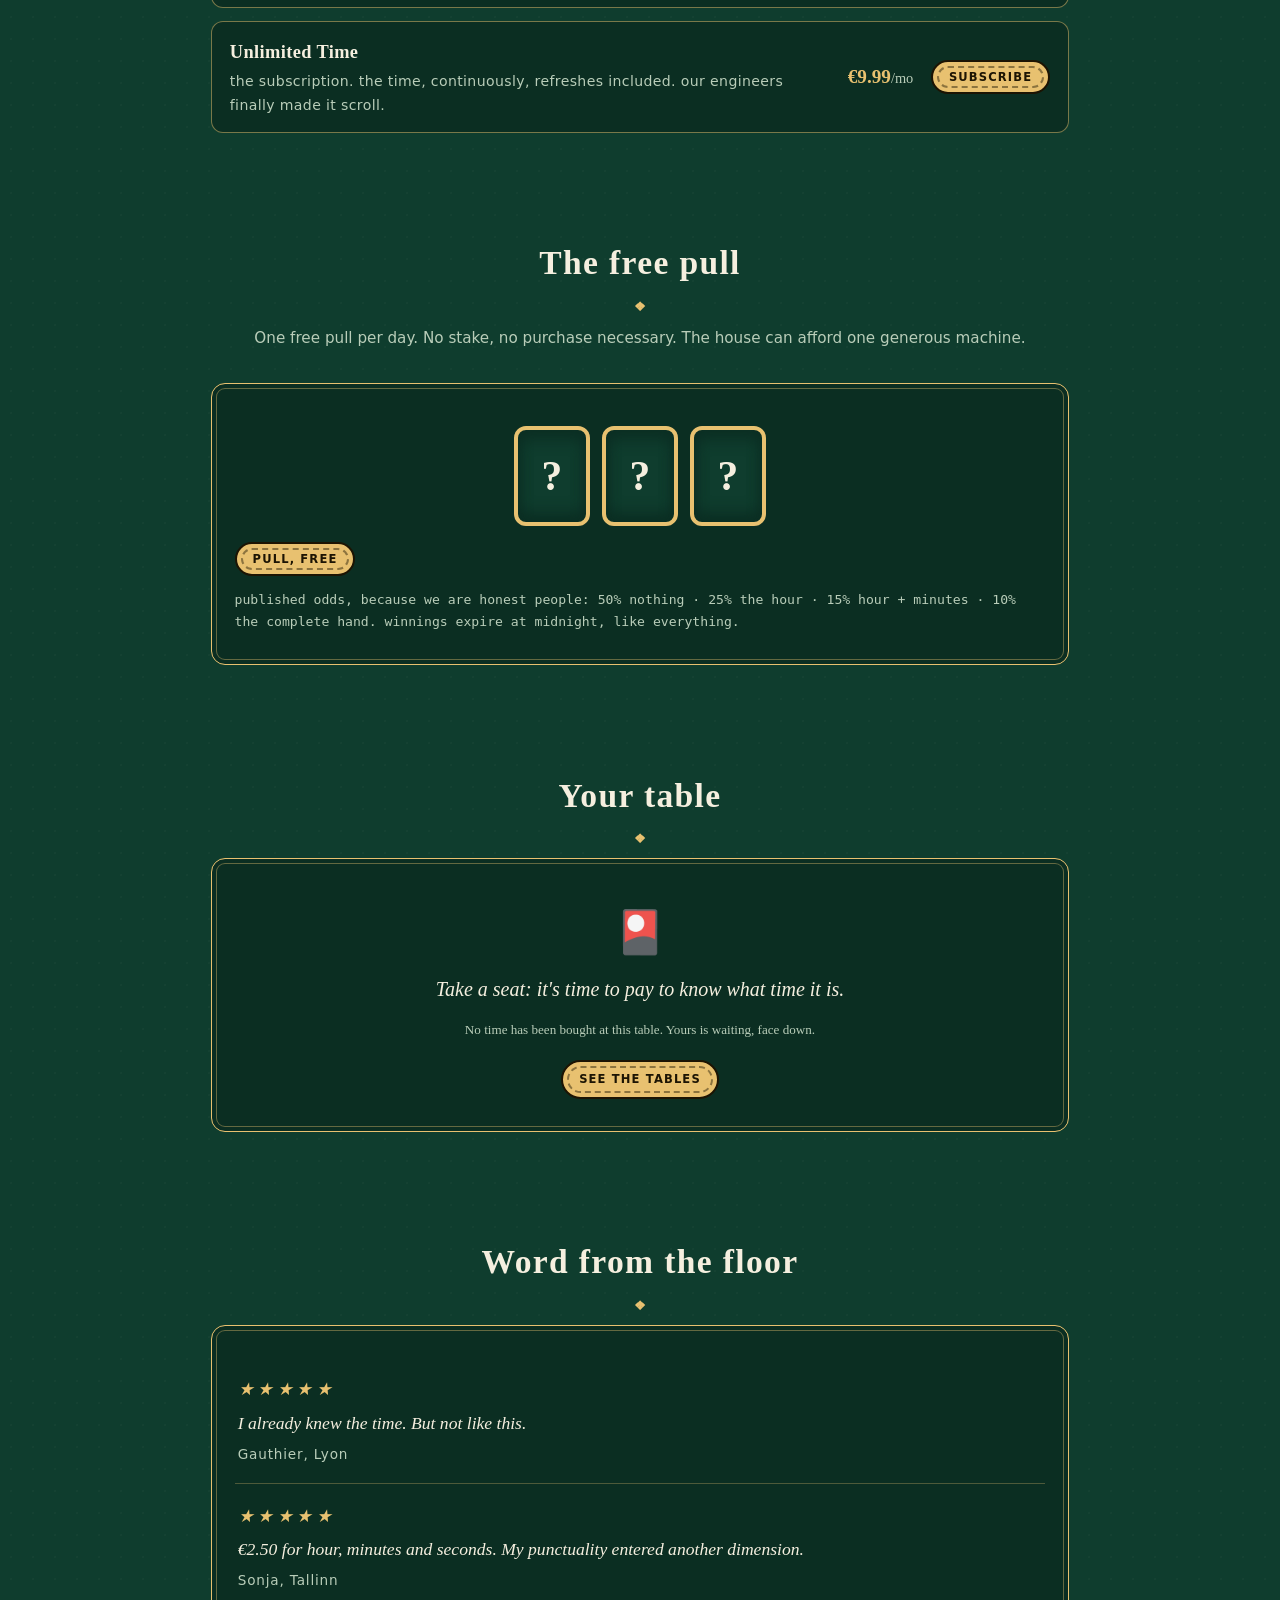
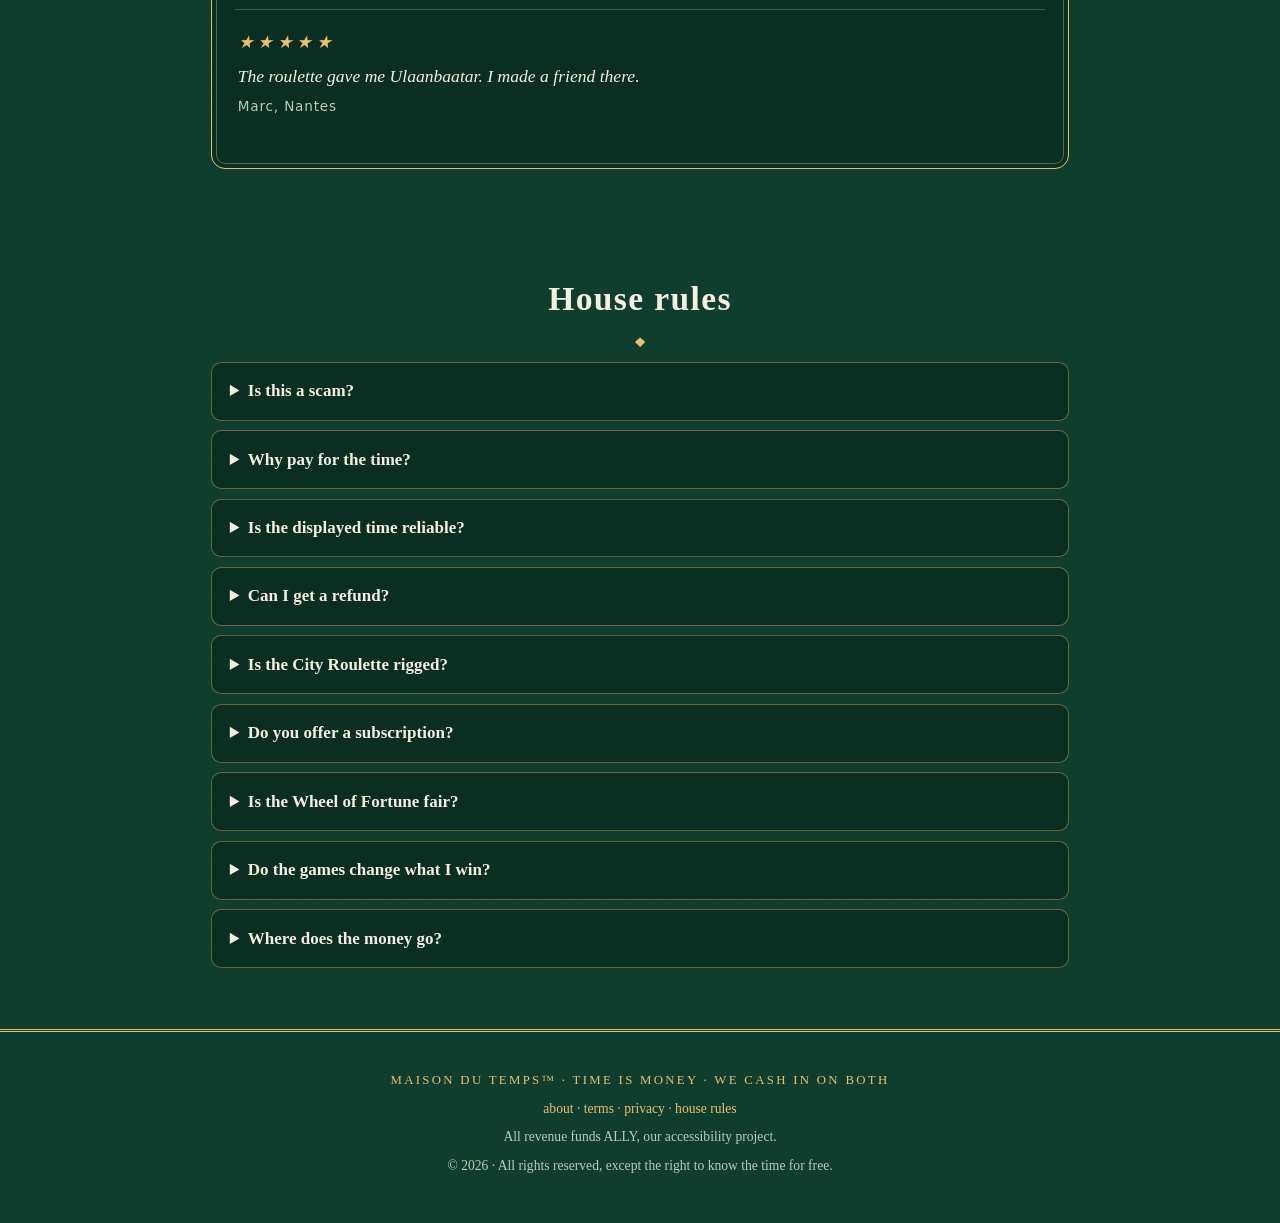
==== commit 42fc4e3b: "v6 Maison du Temps: full casino (variant A voted) - 24-card deck, slot machine, croupier's dice, for" ====
--- a/index.html
+++ b/index.html
@@ -3,126 +3,119 @@
 <head>
 <meta charset="utf-8">
 <meta name="viewport" content="width=device-width, initial-scale=1">
-<title>Time Right Now™: what time is it? (premium answer from €1.00)</title>
-<meta name="description" content="The time, finally at its fair price. €1 for the hour, €1 for the minutes, €1 for the seconds. Complete Pack €2.50. City of your choice €1, otherwise the world-timezone roulette. One free daily gamble.">
-<meta name="theme-color" content="#0d1117">
-<link rel="icon" href="data:image/svg+xml,<svg xmlns='http://www.w3.org/2000/svg' viewBox='0 0 100 100'><text y='.9em' font-size='90'>⏳</text></svg>">
-<link rel="stylesheet" href="style.css?v=8">
+<title>Maison du Temps™: what time is it? (every game pays the truth, from €1)</title>
+<meta name="description" content="The world's most honest casino. One card for the hour (24 cards, one truth), a slot machine for the minutes, the croupier's dice for the seconds, a real roulette for your city. From €1. One free pull a day.">
+<meta name="theme-color" content="#0F3D2E">
+<link rel="icon" href="data:image/svg+xml,<svg xmlns='http://www.w3.org/2000/svg' viewBox='0 0 100 100'><text y='.9em' font-size='90'>🎴</text></svg>">
+<link rel="stylesheet" href="style.css?v=9">
 </head>
 <body>
-<a class="skip" href="#coffre">Skip to the answer</a>
+<a class="skip" href="#coffre">Skip to your table</a>
 
-<header class="bar">
-  <p class="bar-brand"><a href="#top">[trn] what-time-is-it<span aria-hidden="true">*</span></a></p>
-  <nav class="bar-nav" aria-label="Primary">
-    <a href="#tarifs">pricing</a>
-    <a href="#daily">daily</a>
-    <a href="#coffre">vault</a>
-    <a href="#faq">man</a>
+<header class="marquee">
+  <p class="marquee-brand">MAISON DU TEMPS<span aria-hidden="true">™</span></p>
+  <nav class="marquee-nav" aria-label="Primary">
+    <a href="#tables">the tables</a>
+    <a href="#daily">free pull</a>
+    <a href="#coffre">your table</a>
+    <a href="#faq">house rules</a>
     <a href="about.html">about</a>
   </nav>
-  <p class="bar-right mono" aria-hidden="true">v1.0</p>
 </header>
 
-<main id="top">
-<section class="hero terminal" aria-label="Intro">
-  <h1 class="t-line"><span class="t-prompt" aria-hidden="true">$</span> what time is it</h1>
-  <p class="t-line t-dim">> processing question... done.</p>
-  <p class="t-line t-dim">> answer located. exactly 1 (one) answer found.</p>
-  <p class="t-line t-big">> 14:<span class="censor" aria-hidden="true">▓▓</span>:<span class="censor" aria-hidden="true">▓▓</span> <span class="t-dim">(answer partially encrypted)</span></p>
-  <p class="t-line">> decrypt: <a href="#tarifs">hour €1.00</a> · minutes €1.00 · seconds €1.00</p>
-  <p class="t-line">> or take your chances: <a href="#daily">1 free spin/day</a> · <a href="#tarifs">loot roulette €0.50</a></p>
-  <p class="t-line"><span class="cursor" aria-hidden="true">█</span></p>
-  <p class="hero-cta"><a class="btn" href="#tarifs">DECRYPT THE HOUR · €1.00</a></p>
+<main>
+<section class="entrance" aria-label="Intro">
+  <div class="fan fan-hero" aria-hidden="true">
+    <span class="card facedown"></span><span class="card facedown"></span><span class="card facedown"></span><span class="card facedown"></span><span class="card facedown"></span>
+  </div>
+  <h1>What time is it?</h1>
+  <p class="sub">The world's most honest casino. Every game pays out the same prize: the truth.</p>
+  <p class="tease">The answer is already on the table. Face down.</p>
+  <p><a class="chip" href="#tables">TAKE A SEAT · from €1</a></p>
+  <p class="note">The house always wins. So do you, technically. It is the same number every time.</p>
 </section>
 
-<section id="tarifs" class="wrap">
-  <h2 class="cmd"><span class="t-prompt" aria-hidden="true">$</span> cat price_list.txt</h2>
-  <p class="t-status">> launch offer: pack €2.50 instead of €3.00 · ends in <span class="mono" id="offer-timer">09:59</span> <span class="t-dim">(the offer renews itself, just like time)</span></p>
-  <div class="receipt">
-    <p class="r-head mono">TIME RIGHT NOW · RATE CARD · ALL SALES FINAL</p>
-    <ul class="r-list">
-      <li class="r-row">
-        <span class="r-name">THE HOUR<span class="r-desc">which hour you live in. that's already a lot, honestly.</span></span>
-        <span class="r-dots" aria-hidden="true"></span>
-        <span class="r-price mono">€1.00</span>
-        <button class="btn btn-s" type="button" data-buy="hour">BUY</button>
-      </li>
-      <li class="r-row">
-        <span class="r-name">THE MINUTES<span class="r-desc">for precise people. the ones on time, ironically.</span></span>
-        <span class="r-dots" aria-hidden="true"></span>
-        <span class="r-price mono">€1.00</span>
-        <button class="btn btn-s" type="button" data-buy="minutes">BUY</button>
-      </li>
-      <li class="r-row">
-        <span class="r-name">THE SECONDS<span class="r-desc">the elite of time. seasoned chronophiles only.</span></span>
-        <span class="r-dots" aria-hidden="true"></span>
-        <span class="r-price mono">€1.00</span>
-        <button class="btn btn-s" type="button" data-buy="seconds">BUY</button>
-      </li>
-      <li class="r-row r-star">
-        <span class="r-name">COMPLETE PACK<span class="r-tag mono">BEST HOUR-PER-EURO RATIO</span><span class="r-desc">hour, minutes and seconds in one glance. save €0.50, reinvest in your future.</span></span>
-        <span class="r-dots" aria-hidden="true"></span>
-        <span class="r-price mono">€2.50 <s>€3.00</s></span>
-        <button class="btn btn-s" type="button" data-buy="pack">BUY</button>
-      </li>
-      <li class="r-row">
-        <span class="r-name">LOOT ROULETTE<span class="r-desc">one spin: hour, minutes, seconds or the city. sometimes nothing. odds published below.</span></span>
-        <span class="r-dots" aria-hidden="true"></span>
-        <span class="r-price mono">€0.50</span>
-        <button class="btn btn-s" type="button" data-buy="roulette">SPIN</button>
-      </li>
-      <li class="r-row">
-        <span class="r-name">CITY OF YOUR CHOICE<span class="r-desc">you pick the timezone. otherwise the world roulette picks for you. it's included, it.</span></span>
-        <span class="r-dots" aria-hidden="true"></span>
-        <span class="r-price mono">€1.00</span>
-        <button class="btn btn-s" type="button" data-buy="city">PICK</button>
-      </li>
-      <li class="r-row">
-        <span class="r-name">UNLIMITED TIME<span class="r-desc">the time, continuously. refreshes included. our engineers finally made it scroll.</span></span>
-        <span class="r-dots" aria-hidden="true"></span>
-        <span class="r-price mono">€9.99<span class="r-per">/mo</span></span>
-        <button class="btn btn-s" type="button" data-buy="unlimited">SUB</button>
-      </li>
-    </ul>
-    <p class="r-total mono">> paying customers so far: <strong id="buyers">0</strong> · figures certified by Stripe</p>
-  </div>
+<section id="tables" class="wrap">
+  <h2>The tables</h2>
+  <p class="offer">Opening offer: the Complete Hand at <strong>€2.50</strong> instead of <s>€3.00</s>. Ends in <span class="mono" id="offer-timer">09:59</span> <span class="fine-inline">(the offer renews itself, just like time)</span></p>
+  <ul class="tables">
+    <li class="table-row">
+      <span class="t-name">The Deck of 24<span class="t-desc">one card decides your hour. there are exactly 24 cards, and exactly 24 hours. this is not a coincidence, it is pricing.</span></span>
+      <span class="t-price">€1.00</span>
+      <button class="chip chip-s" type="button" data-buy="hour">TAKE A CARD</button>
+    </li>
+    <li class="table-row">
+      <span class="t-name">The Slot Machine<span class="t-desc">the minutes. two reels, zero skill, one truth. the reels do not lie, they merely charge.</span></span>
+      <span class="t-price">€1.00</span>
+      <button class="chip chip-s" type="button" data-buy="minutes">PULL</button>
+    </li>
+    <li class="table-row">
+      <span class="t-name">The Croupier's Dice<span class="t-desc">the seconds. rolled fresh, before your very eyes. by your own browser, which knew everything all along.</span></span>
+      <span class="t-price">€1.00</span>
+      <button class="chip chip-s" type="button" data-buy="seconds">ROLL</button>
+    </li>
+    <li class="table-row table-star">
+      <span class="t-name">The Complete Hand<span class="t-tag">BEST ODDS OF KNOWING</span><span class="t-desc">hour, minutes and seconds. all three games, dealt at once. save €0.50, reinvest in your future.</span></span>
+      <span class="t-price">€2.50 <s>€3.00</s></span>
+      <button class="chip chip-s" type="button" data-buy="pack">TAKE THE HAND</button>
+    </li>
+    <li class="table-row">
+      <span class="t-name">The Wheel of Fortune<span class="t-desc">one spin: the hour, the minutes, the seconds, or the city of your choice. sometimes nothing. odds published in the house rules.</span></span>
+      <span class="t-price">€0.50</span>
+      <button class="chip chip-s" type="button" data-buy="roulette">SPIN</button>
+    </li>
+    <li class="table-row">
+      <span class="t-name">The City Roulette<span class="t-desc">you pick the city, or the great wheel picks it for you among every timezone on Earth. the wheel is included, it.</span></span>
+      <span class="t-price">€1.00</span>
+      <button class="chip chip-s" type="button" data-buy="city">CHOOSE</button>
+    </li>
+    <li class="table-row">
+      <span class="t-name">Unlimited Time<span class="t-desc">the subscription. the time, continuously, refreshes included. our engineers finally made it scroll.</span></span>
+      <span class="t-price">€9.99<span class="t-per">/mo</span></span>
+      <button class="chip chip-s" type="button" data-buy="unlimited">SUBSCRIBE</button>
+    </li>
+  </ul>
+  <p class="house-count mono">the house counts honestly: <strong id="buyers">0</strong> paying players · figures certified by Stripe</p>
 </section>
 
 <section id="daily" class="wrap">
-  <h2 class="cmd"><span class="t-prompt" aria-hidden="true">$</span> spin --free --once-a-day</h2>
-  <div class="terminal daily">
-    <p class="spin-token mono" id="spin-token" aria-live="polite">?</p>
-    <p><button class="btn btn-s" id="daily-spin" type="button">SPIN</button></p>
-    <p class="t-dim" id="daily-status">published odds, because we are serious people: 50% nothing · 25% the hour · 15% hour + minutes · 10% the complete pack. winnings expire at midnight, like everything.</p>
+  <h2>The free pull</h2>
+  <p class="offer">One free pull per day. No stake, no purchase necessary. The house can afford one generous machine.</p>
+  <div class="panel daily">
+    <div id="daily-reels" class="slot" aria-live="polite"></div>
+    <p><button class="chip chip-s" id="daily-spin" type="button">PULL, FREE</button></p>
+    <p class="fine mono" id="daily-status">published odds, because we are honest people: 50% nothing · 25% the hour · 15% hour + minutes · 10% the complete hand. winnings expire at midnight, like everything.</p>
   </div>
 </section>
 
 <section id="coffre" class="wrap">
-  <h2 class="cmd"><span class="t-prompt" aria-hidden="true">$</span> cat ~/time_vault</h2>
-  <div id="coffre-body" class="terminal vault"></div>
+  <h2>Your table</h2>
+  <div id="coffre-body" class="panel vault"></div>
 </section>
 
 <section id="temoignages" class="wrap">
-  <h2 class="cmd"><span class="t-prompt" aria-hidden="true">$</span> tail -n 3 reviews.log</h2>
-  <div class="terminal">
-    <blockquote class="log">
-      <span class="log-meta mono">[10-01 14:02] gauthier@lyon <span aria-label="5 stars out of 5">★★★★★</span></span>
-      I already knew the time. But not like this.
+  <h2>Word from the floor</h2>
+  <div class="panel">
+    <blockquote class="quote">
+      <p class="stars" aria-label="5 stars out of 5">★★★★★</p>
+      <p>I already knew the time. But not like this.</p>
+      <footer>Gauthier, Lyon</footer>
     </blockquote>
-    <blockquote class="log">
-      <span class="log-meta mono">[10-03 09:11] sonja@tallinn <span aria-label="5 stars out of 5">★★★★★</span></span>
-      €2.50 for hour, minutes and seconds. My punctuality entered another dimension.
+    <blockquote class="quote">
+      <p class="stars" aria-label="5 stars out of 5">★★★★★</p>
+      <p>€2.50 for hour, minutes and seconds. My punctuality entered another dimension.</p>
+      <footer>Sonja, Tallinn</footer>
     </blockquote>
-    <blockquote class="log">
-      <span class="log-meta mono">[10-05 23:47] marc@nantes <span aria-label="5 stars out of 5">★★★★★</span></span>
-      The roulette gave me Ulaanbaatar. I made a friend there.
+    <blockquote class="quote">
+      <p class="stars" aria-label="5 stars out of 5">★★★★★</p>
+      <p>The roulette gave me Ulaanbaatar. I made a friend there.</p>
+      <footer>Marc, Nantes</footer>
     </blockquote>
   </div>
 </section>
 
 <section id="faq" class="wrap">
-  <h2 class="cmd"><span class="t-prompt" aria-hidden="true">$</span> man time-right-now</h2>
+  <h2>House rules</h2>
   <details>
     <summary>Is this a scam?</summary>
     <p>No. You receive exactly what you pay for: the time. Afterwards, if you'd rather read it for free on your phone like everyone else, that's your call.</p>
@@ -133,14 +126,14 @@
   </details>
   <details>
     <summary>Is the displayed time reliable?</summary>
-    <p>It comes from your own device, which already knew it before your purchase. Our added value lies in the formatting and the golden frame.</p>
+    <p>It comes from your own device, which already knew it before your purchase. Our added value lies in the felt, the cards, and the ceremony.</p>
   </details>
   <details>
     <summary>Can I get a refund?</summary>
     <p>No. See our Terms of Service, single article: time is non-refundable.</p>
   </details>
   <details>
-    <summary>Is the city roulette rigged?</summary>
+    <summary>Is the City Roulette rigged?</summary>
     <p>It's exactly as random as your day. Which is to say: perfectly, but with a dramatic streak.</p>
   </details>
   <details>
@@ -148,8 +141,12 @@
     <p>Yes. "Unlimited Time" is live: €9.99/month, time refreshes included. Our engineers finally made it scroll.</p>
   </details>
   <details>
-    <summary>Is the Loot Roulette fair?</summary>
+    <summary>Is the Wheel of Fortune fair?</summary>
     <p>Published odds, certified by ourselves: 25% the hour · 20% the minutes · 15% the seconds · 10% the city of your choice · 30% nothing. Winning something you already own counts as nothing. Transparency to a fault.</p>
+  </details>
+  <details>
+    <summary>Do the games change what I win?</summary>
+    <p>No. The card, the reels and the dice reveal your time. They do not decide it. This is a casino the way a candle is a fire: ceremonially.</p>
   </details>
   <details>
     <summary>Where does the money go?</summary>
@@ -159,30 +156,35 @@
 </main>
 
 <footer class="site-foot">
-  <p class="mono">[trn] session closed · time is money · we cash in on both</p>
-  <p class="foot-links"><a href="about.html">about</a> · <a href="terms.html">terms</a> · <a href="privacy.html">privacy</a> · <a href="#faq">man</a></p>
+  <p class="foot-brand">MAISON DU TEMPS™ · TIME IS MONEY · WE CASH IN ON BOTH</p>
+  <p class="foot-links"><a href="about.html">about</a> · <a href="terms.html">terms</a> · <a href="privacy.html">privacy</a> · <a href="#faq">house rules</a></p>
   <p>All revenue funds ALLY, our accessibility project.</p>
   <p>© 2026 · All rights reserved, except the right to know the time for free.</p>
 </footer>
 
-<div class="roulette" id="roulette" role="dialog" aria-modal="true" aria-labelledby="roulette-title" hidden>
-  <div class="roulette-box terminal">
-    <h3 id="roulette-title" class="mono"></h3>
+<div class="overlay" id="roulette" role="dialog" aria-modal="true" aria-labelledby="roulette-title" hidden>
+  <div class="overlay-box panel">
+    <h3 id="roulette-title"></h3>
     <p class="fine mono" id="roulette-sub"></p>
-    <p class="roulette-city mono" id="roulette-city" aria-live="off"></p>
+    <div class="wheel" id="roulette-wheel" aria-hidden="true">
+      <div class="wheel-rotor" id="wheel-rotor"></div>
+      <div class="wheel-hub" id="wheel-hub"></div>
+      <div class="wheel-pointer"></div>
+    </div>
+    <p class="roulette-city" id="roulette-city" aria-live="off"></p>
     <p class="roulette-time mono" id="roulette-time"></p>
-    <button class="btn" id="roulette-accept" type="button" hidden></button>
+    <button class="chip" id="roulette-accept" type="button" hidden></button>
     <p class="fine mono">any complaint will be handled with the seriousness it deserves.</p>
   </div>
 </div>
 
-<p class="toast mono" id="toast" aria-live="polite" hidden></p>
+<p class="toast" id="toast" aria-live="polite" hidden></p>
 
 <noscript>
-  <p class="noscript mono">without JavaScript, time still passes. enjoy: it's free.</p>
+  <p class="noscript">without JavaScript, time still passes. enjoy: it's free.</p>
 </noscript>
 
-<script src="config.js?v=8"></script>
-<script src="app.js?v=8"></script>
+<script src="config.js?v=9"></script>
+<script src="app.js?v=9"></script>
 </body>
 </html>
--- a/style.css
+++ b/style.css
@@ -1,43 +1,37 @@
 /*
- * Time Right Now(tm) - terminal brutalist theme.
- * Same DNA as the portfolio: #0d1117, phosphor lime, Space Grotesk + mono,
- * sharp corners, 3px borders, hard offset shadows. No framework, native CSS.
- * A11y: lime on bg 14.77:1 (AAA), ink on lime 14.77:1 (AAA), muted on surface
- * 5.62:1 (AA), focus visible, reduced-motion.
+ * Maison du Temps(tm) - casino felt theme.
+ * Deep green felt, gold, cream, serif. Real game components:
+ * 24-card deck, slot machine, croupier's dice, fortune wheel, city roulette.
+ * A11y: gold 7.12:1 AAA and cream 10.59:1 AAA on felt, ink on gold 10.68:1 AAA,
+ * muted AA, focus visible, reduced-motion, all games keyboard-usable.
  */
 
-@font-face {
-  font-family: "Space Grotesk";
-  src: url("fonts/space-grotesk.woff2") format("woff2-variations");
-  font-weight: 300 700;
-  font-display: swap;
-  font-style: normal;
-}
-
 :root {
-  --bg: #0d1117;
-  --surface: #161b22;
-  --surface-2: #1c2330;
-  --text: #e6edf3;
-  --muted: #8b949e;
-  --border: #6e7681;
-  --lime: #c6f432;
-  --lime-dim: #a3cc26;
-  --ink: #0d1117;
-  --green: #4ade80;
-  --sans: "Space Grotesk", ui-sans-serif, system-ui, -apple-system, "Segoe UI", Roboto, sans-serif;
-  --mono: ui-monospace, "JetBrains Mono", SFMono-Regular, Menlo, Consolas, monospace;
-  --bw: 3px;
+  --felt: #0F3D2E;
+  --felt-deep: #0B2E22;
+  --surface: #14503A;
+  --cream: #F5EFDF;
+  --gold: #E8C170;
+  --gold-strong: #F3D48F;
+  --ink: #1C1403;
+  --muted: #B9CDB9;
+  --wine: #8C2F26;
+  --wine-deep: #5E1F18;
+  --serif: Georgia, 'Times New Roman', 'DejaVu Serif', serif;
+  --sans: system-ui, -apple-system, 'Segoe UI', Roboto, 'DejaVu Sans', sans-serif;
+  --mono: ui-monospace, 'DejaVu Sans Mono', Menlo, monospace;
 }
 
 * { box-sizing: border-box; margin: 0; padding: 0; }
 html { scroll-behavior: smooth; }
 body {
-  background: var(--bg);
-  color: var(--text);
-  font-family: var(--sans);
+  background: var(--felt);
+  background-image: radial-gradient(rgba(245, 239, 223, .025) 1px, transparent 1px);
+  background-size: 22px 22px;
+  color: var(--cream);
+  font-family: var(--serif);
   font-size: 1.0625rem;
-  line-height: 1.6;
+  line-height: 1.65;
 }
 body.noscroll { overflow: hidden; }
 
@@ -46,283 +40,388 @@
   *, *::before, *::after { animation: none !important; transition: none !important; }
 }
 
-:focus-visible { outline: 3px solid var(--lime); outline-offset: 2px; }
-::selection { background: var(--lime); color: var(--ink); }
+:focus-visible { outline: 3px solid var(--gold); outline-offset: 2px; }
+::selection { background: var(--gold); color: var(--ink); }
 
 .mono { font-family: var(--mono); }
 
 .skip {
   position: absolute; left: -999px; top: 0; z-index: 200;
-  background: var(--lime); color: var(--ink); padding: .5rem 1rem;
+  background: var(--gold); color: var(--ink); padding: .5rem 1rem;
   font-weight: 700; text-decoration: none;
 }
 .skip:focus { left: 0; }
 
-/* ---------- tmux-style bar ---------- */
-
-.bar {
+/* ---------- marquee header ---------- */
+
+.marquee {
   position: sticky; top: 0; z-index: 50;
-  display: flex; align-items: center; gap: 1.25rem;
-  padding: .55rem 1rem;
-  background: var(--surface);
-  border-bottom: var(--bw) solid var(--border);
-  font-family: var(--mono); font-size: .85rem;
-}
-.bar-brand a { color: var(--lime); text-decoration: none; font-weight: 700; }
-.bar-brand a:hover { text-decoration: underline; }
-.bar-nav { display: flex; gap: 1rem; margin-left: auto; flex-wrap: wrap; }
-.bar-nav a { color: var(--muted); text-decoration: none; }
-.bar-nav a:hover { color: var(--text); text-decoration: underline; }
-.bar-right { color: var(--muted); }
-
-/* ---------- terminal blocks ---------- */
-
-.terminal {
-  background: var(--bg);
-  border: var(--bw) solid var(--border);
-  padding: 1.4rem 1.3rem;
-  font-family: var(--mono);
-}
-
-.hero {
-  max-width: 54rem; margin: 3rem auto 0; padding: 1.6rem 1.4rem;
-}
-.t-line { margin-bottom: .55rem; }
-.t-line a { color: var(--lime); text-decoration: underline; text-underline-offset: .2em; }
-.t-line a:hover { color: var(--lime-dim); }
-.t-prompt { color: var(--lime); font-weight: 700; margin-right: .5em; }
-.t-dim { color: var(--muted); }
-.t-big { font-size: clamp(1.6rem, 5vw, 2.6rem); font-weight: 700; color: var(--text); margin: .9rem 0; }
-.t-big .t-dim { font-size: 1rem; font-weight: 400; }
-.censor { color: var(--lime); letter-spacing: .05em; }
-.cursor { color: var(--lime); animation: blink 1.1s steps(1) infinite; }
-@keyframes blink { 50% { opacity: 0; } }
-.hero-cta { margin-top: 1.4rem; }
-
-.wrap { max-width: 54rem; margin: 0 auto; padding: 3rem 1.2rem; }
-h2.cmd {
-  font-family: var(--mono);
-  font-size: clamp(1.1rem, 3vw, 1.5rem);
-  margin-bottom: 1.1rem;
-  color: var(--text);
-}
-h2.cmd .t-prompt { font-size: 1em; }
-.t-status { font-family: var(--mono); font-size: .9rem; color: var(--muted); margin-bottom: 1.1rem; }
-.t-status .mono { color: var(--text); }
-
-/* ---------- rate card (receipt) ---------- */
-
-.receipt { border: var(--bw) solid var(--border); background: var(--bg); }
-.r-head {
-  background: var(--surface-2);
-  border-bottom: 1px solid var(--border);
-  padding: .5rem 1rem;
-  font-size: .78rem; letter-spacing: .12em;
-  color: var(--muted);
-}
-.r-list { list-style: none; }
-.r-row {
+  background: var(--felt-deep);
+  border-bottom: 3px solid var(--gold);
+  box-shadow: inset 0 -6px 0 rgba(232, 193, 112, .25);
+  display: flex; align-items: center; gap: 1.4rem;
+  padding: .6rem 1.2rem;
+  flex-wrap: wrap;
+}
+.marquee-brand {
+  font-family: var(--serif); font-weight: 700;
+  letter-spacing: .22em; color: var(--gold); font-size: 1.05rem;
+}
+.marquee-nav { display: flex; gap: 1.1rem; margin-left: auto; flex-wrap: wrap; }
+.marquee-nav a {
+  color: var(--muted); text-decoration: none;
+  font-family: var(--sans); font-size: .85rem; letter-spacing: .06em;
+}
+.marquee-nav a:hover { color: var(--cream); text-decoration: underline; }
+
+/* ---------- entrance (hero) ---------- */
+
+.entrance {
+  text-align: center;
+  padding: 4.5rem 1.2rem 4rem;
+  background:
+    radial-gradient(60% 50% at 50% 0%, rgba(232, 193, 112, .06), transparent 70%),
+    linear-gradient(180deg, var(--felt-deep), var(--felt) 70%);
+  border-bottom: 3px double var(--gold);
+}
+.entrance h1 {
+  font-size: clamp(2.6rem, 7vw, 4.4rem);
+  font-style: italic; line-height: 1.08;
+  margin: 1.6rem auto .9rem; max-width: 16ch;
+  text-shadow: 0 2px 0 rgba(11, 46, 34, .8);
+}
+.entrance .sub { color: var(--gold); font-size: 1.2rem; max-width: 46ch; margin: 0 auto .6rem; }
+.entrance .tease { color: var(--muted); font-style: italic; margin: 0 auto 1.8rem; }
+.entrance .note { color: var(--muted); font-size: .85rem; margin-top: 1.4rem; max-width: 52ch; margin-inline: auto; }
+
+/* ---------- sections ---------- */
+
+.wrap { max-width: 56rem; margin: 0 auto; padding: 3.2rem 1.2rem; }
+h2 {
+  text-align: center; font-size: clamp(1.6rem, 3.4vw, 2.1rem);
+  letter-spacing: .04em; margin-bottom: .5rem;
+}
+h2::after {
+  content: '❖'; display: block;
+  color: var(--gold); font-size: .8rem; margin-top: .4rem;
+  letter-spacing: 0;
+}
+.offer { text-align: center; color: var(--muted); margin-bottom: 2rem; font-family: var(--sans); font-size: .95rem; }
+.offer strong { color: var(--gold); }
+.fine-inline { display: block; font-size: .8rem; margin-top: .15rem; }
+
+.panel {
+  background: var(--felt-deep);
+  border: 1px solid var(--gold);
+  box-shadow: inset 0 0 0 4px var(--felt-deep), inset 0 0 0 5px rgba(232, 193, 112, .4);
+  border-radius: 14px;
+  padding: 2rem 1.4rem;
+}
+
+/* ---------- the tables (pricing) ---------- */
+
+.tables { list-style: none; display: grid; gap: .8rem; }
+.table-row {
   display: grid;
-  grid-template-columns: minmax(0, 1fr) auto auto auto;
-  align-items: center;
-  gap: .9rem;
-  padding: .8rem 1rem;
-  border-bottom: 1px solid var(--surface-2);
-}
-.r-name { font-weight: 700; letter-spacing: .02em; }
-.r-desc { display: block; font-weight: 400; font-size: .85rem; color: var(--muted); margin-top: .15rem; }
-.r-tag {
-  display: inline-block; margin-left: .6rem; padding: .05rem .45rem;
-  border: 1px solid var(--lime); color: var(--lime);
-  font-size: .62rem; letter-spacing: .1em; font-weight: 400;
-}
-.r-dots {
-  width: clamp(1rem, 6vw, 3.5rem);
-  border-bottom: 2px dotted var(--border);
-  transform: translateY(-.35em);
-}
-.r-price { font-weight: 700; white-space: nowrap; }
-.r-price s { color: var(--muted); font-weight: 400; }
-.r-per { color: var(--muted); font-weight: 400; font-size: .8em; }
-.r-star { border-left: 4px solid var(--lime); background: var(--surface); }
-.r-total {
-  padding: .6rem 1rem;
-  border-top: 1px solid var(--border);
-  font-size: .85rem; color: var(--muted);
-}
-.r-total strong { color: var(--lime); }
-
-/* ---------- buttons (hard shadow press) ---------- */
-
-.btn {
-  display: inline-block;
-  border: var(--bw) solid var(--lime);
-  background: var(--lime);
-  color: var(--ink);
-  padding: .7rem 1.2rem;
-  font-family: var(--mono); font-size: .95rem; font-weight: 700;
-  letter-spacing: .05em;
+  grid-template-columns: minmax(0, 1fr) auto auto;
+  align-items: center; gap: 1.1rem;
+  background: var(--felt-deep);
+  border: 1px solid rgba(232, 193, 112, .5);
+  border-radius: 12px;
+  padding: .95rem 1.1rem;
+}
+.table-row.table-star {
+  border: 1px solid var(--gold);
+  box-shadow: inset 0 0 0 3px var(--felt-deep), inset 0 0 0 4px var(--gold);
+}
+.t-name { font-weight: 700; font-size: 1.15rem; letter-spacing: .02em; }
+.t-desc { display: block; font-weight: 400; font-size: .88rem; color: var(--muted); margin-top: .2rem; font-family: var(--sans); }
+.t-tag {
+  display: inline-block; margin-left: .6rem; padding: .06rem .5rem;
+  border: 1px solid var(--gold); color: var(--gold);
+  font-family: var(--sans); font-size: .6rem; letter-spacing: .12em; font-weight: 700;
+  vertical-align: middle;
+}
+.t-price { font-weight: 700; color: var(--gold); white-space: nowrap; font-size: 1.2rem; }
+.t-price s { color: var(--muted); font-weight: 400; font-size: .9em; }
+.t-per { color: var(--muted); font-weight: 400; font-size: .75em; }
+.house-count {
+  text-align: center; margin-top: 1.8rem;
+  color: var(--muted); font-size: .85rem;
+}
+.house-count strong { color: var(--gold); font-size: 1rem; }
+
+/* ---------- casino chips (buttons) ---------- */
+
+.chip {
+  position: relative; display: inline-block;
+  background: var(--gold); color: var(--ink);
+  border: 2px solid var(--ink);
+  border-radius: 999px;
+  padding: .7rem 1.5rem;
+  font-family: var(--sans); font-weight: 800; font-size: .85rem;
+  letter-spacing: .1em;
   text-decoration: none; cursor: pointer;
-  transition: transform .08s ease, box-shadow .08s ease;
-}
-.btn:hover {
-  background: var(--lime-dim); border-color: var(--lime-dim);
-  transform: translate(-2px, -2px);
-  box-shadow: 4px 4px 0 var(--lime);
-}
-.btn-s { padding: .4rem .8rem; font-size: .78rem; }
-
-/* ---------- daily gamble ---------- */
-
-.daily { text-align: center; }
-.spin-token {
-  font-size: clamp(2.6rem, 8vw, 4.4rem);
-  font-weight: 700; color: var(--lime);
-  line-height: 1; margin-bottom: 1rem;
-  min-height: 1.1em;
-}
-.spin-token.land { color: var(--text); }
-.daily .t-dim { font-size: .85rem; margin-top: 1rem; }
+  transition: transform .08s ease;
+}
+.chip::after {
+  content: ''; position: absolute; inset: 4px;
+  border: 2px dashed rgba(28, 20, 3, .45);
+  border-radius: inherit;
+  pointer-events: none;
+}
+.chip:hover { background: var(--gold-strong); transform: translateY(-1px); }
+.chip-s { padding: .5rem 1rem; font-size: .72rem; }
+
+/* ---------- games ---------- */
+
+.fan { display: flex; justify-content: center; padding: .5rem 0; }
+.fan .card { margin-left: -16px; }
+.fan .card:first-child { margin-left: 0; }
+.fan-hero .card { width: 74px; }
+.fan-hero { transform: translateY(10px); }
+
+.card {
+  position: relative; display: inline-block;
+  width: 58px; aspect-ratio: 5 / 7;
+  border-radius: 9px;
+  border: 2px solid var(--gold);
+  background:
+    repeating-linear-gradient(45deg, var(--wine) 0 6px, var(--wine-deep) 6px 12px);
+  box-shadow: 0 3px 8px rgba(11, 46, 34, .6);
+  cursor: pointer; padding: 0;
+  transition: transform .2s ease, opacity .3s ease;
+}
+.card::after {
+  content: '❖'; position: absolute; inset: 0;
+  display: grid; place-items: center;
+  color: var(--gold); font-size: 1rem; opacity: .8;
+}
+.fan .card:hover, .fan .card:focus-visible { transform: translateY(-8px); z-index: 2; }
+.fan .card.dim { opacity: .35; }
+.card .face {
+  position: absolute; inset: 0;
+  display: grid; place-items: center;
+  background: var(--cream); color: var(--ink);
+  border-radius: 7px;
+  font-weight: 700; font-size: 1.5rem;
+  transform: rotateY(180deg);
+}
+.card.flipped { transform: rotateY(180deg); border-color: var(--gold-strong); }
+.card.flipped .face { transform: rotateY(0); }
+.card[disabled] { cursor: default; }
+
+.slot { display: flex; gap: 12px; justify-content: center; margin: .6rem 0 1rem; }
+.reel {
+  width: 76px; height: 100px;
+  border: 4px solid var(--gold);
+  border-radius: 12px;
+  background: var(--felt);
+  display: grid; place-items: center;
+  font-family: var(--serif); font-weight: 700; font-size: 2.6rem;
+  color: var(--cream);
+  overflow: hidden;
+  box-shadow: inset 0 10px 14px rgba(11, 46, 34, .9), inset 0 -10px 14px rgba(11, 46, 34, .9);
+}
+.reel.settled { animation: settle .3s ease-out; }
+@keyframes settle { 0% { transform: translateY(-8px); } 100% { transform: translateY(0); } }
+
+.dice { display: flex; gap: 14px; justify-content: center; margin: .6rem 0 1rem; }
+.die {
+  width: 66px; height: 66px;
+  border: 3px solid var(--ink);
+  border-radius: 14px;
+  background: var(--cream); color: var(--ink);
+  display: grid; place-items: center;
+  font-family: var(--serif); font-weight: 800; font-size: 1.7rem;
+  box-shadow: 0 4px 0 rgba(11, 46, 34, .5);
+}
+.die.rolling { animation: shake .12s linear infinite; }
+@keyframes shake {
+  0% { transform: rotate(6deg) translateX(2px); }
+  50% { transform: rotate(-6deg) translateX(-2px); }
+  100% { transform: rotate(6deg) translateX(2px); }
+}
+
+/* ---------- wheel ---------- */
+
+.wheel {
+  position: relative;
+  width: min(66vw, 320px); aspect-ratio: 1;
+  margin: 1rem auto;
+}
+.wheel-rotor {
+  position: absolute; inset: 0;
+  border-radius: 50%;
+  border: 6px solid var(--gold);
+  background: var(--wine-deep);
+  transition: transform 4.4s cubic-bezier(.15, .85, .22, 1);
+}
+.wheel-rotor .wlabel {
+  position: absolute; left: 50%; top: 50%;
+  font-family: var(--serif); font-weight: 700;
+  color: var(--cream);
+}
+.wheel-hub {
+  position: absolute; inset: 32%;
+  border-radius: 50%;
+  background: var(--felt-deep);
+  border: 3px solid var(--gold);
+  display: grid; place-items: center;
+  text-align: center;
+  font-size: clamp(.8rem, 2.4vw, 1.05rem);
+  color: var(--gold);
+  padding: .4rem;
+  z-index: 2;
+}
+.wheel-pointer {
+  position: absolute; top: -14px; left: 50%;
+  transform: translateX(-50%);
+  width: 0; height: 0;
+  border-left: 11px solid transparent;
+  border-right: 11px solid transparent;
+  border-top: 18px solid var(--gold);
+  z-index: 3;
+}
 
 /* ---------- vault ---------- */
 
 .vault { text-align: center; }
-.biglock { font-size: 2.6rem; margin: .4rem 0; color: var(--muted); }
-.coffre-empty { font-size: 1.2rem; font-weight: 700; }
-.coffre-meta { color: var(--muted); font-size: .85rem; margin-bottom: .9rem; }
-.coffre-city { color: var(--lime); margin-bottom: 1.2rem; font-size: 1.05rem; }
+.biglock { font-size: 2.6rem; margin: .4rem 0; }
+.coffre-empty { font-size: 1.25rem; font-style: italic; }
+.coffre-meta { color: var(--muted); font-size: .85rem; margin-bottom: .9rem; font-family: var(--sans); }
+.coffre-city { color: var(--gold); margin-bottom: 1.2rem; font-size: 1.05rem; }
 .time-display {
   display: flex; justify-content: center; align-items: flex-end;
-  gap: 1.4rem; flex-wrap: wrap; margin: .6rem 0 1rem;
+  gap: 1.5rem; flex-wrap: wrap; margin: .6rem 0 1rem;
 }
 .seg { display: flex; flex-direction: column; align-items: center; gap: .2rem; min-width: 105px; }
 .digits {
-  font-family: var(--mono);
-  font-size: clamp(2.8rem, 9vw, 4.8rem); line-height: 1;
-  color: var(--text); font-weight: 700; font-variant-numeric: tabular-nums;
-}
-.unit { font-size: .68rem; text-transform: uppercase; letter-spacing: .16em; color: var(--muted); }
+  font-family: var(--serif);
+  font-size: clamp(2.8rem, 9vw, 4.6rem); line-height: 1;
+  color: var(--cream); font-variant-numeric: tabular-nums;
+}
+.unit { font-family: var(--sans); font-size: .66rem; text-transform: uppercase; letter-spacing: .18em; color: var(--muted); }
 .seg-btn {
   background: transparent; color: inherit;
-  border: 2px dashed var(--lime);
+  border: 2px dashed rgba(232, 193, 112, .6);
   padding: .5rem .9rem .7rem; cursor: pointer;
   display: flex; flex-direction: column; align-items: center; gap: .2rem; min-width: 105px;
-  font-family: var(--mono);
+  border-radius: 10px;
 }
 .seg-btn:hover { background: var(--surface); }
 .seg-btn .digits { color: var(--muted); }
-.seg-btn .lock { margin-top: .3rem; color: var(--lime); font-size: .82rem; font-weight: 700; font-family: var(--mono); }
+.seg-btn .lock { margin-top: .3rem; color: var(--gold); font-size: .8rem; font-weight: 700; font-family: var(--sans); }
 .fine { color: var(--muted); font-size: .82rem; margin-top: .8rem; }
-
-/* ---------- reviews log ---------- */
-
-.log {
-  border-left: 4px solid var(--border);
-  padding: .5rem 0 .5rem 1rem;
-  margin-bottom: 1rem;
-}
-.log .log-meta {
-  display: block; font-size: .75rem; color: var(--muted);
-  letter-spacing: .04em; margin-bottom: .2rem;
-}
-.log .log-meta span { color: var(--lime); }
-
-/* ---------- FAQ (man) ---------- */
+.game-stage { margin: .8rem 0; }
+
+/* ---------- quotes ---------- */
+
+.quote { border-top: 1px solid rgba(232, 193, 112, .3); padding: 1.1rem .2rem; }
+.quote:first-child { border-top: 0; }
+.quote .stars { color: var(--gold); letter-spacing: .2em; margin-bottom: .3rem; }
+.quote p { font-style: italic; font-size: 1.1rem; }
+.quote footer { color: var(--muted); font-size: .85rem; margin-top: .3rem; font-family: var(--sans); letter-spacing: .06em; }
+
+/* ---------- house rules (FAQ) ---------- */
 
 #faq details {
-  border: 1px solid var(--border);
-  background: var(--surface);
-  padding: .85rem 1.1rem;
+  border: 1px solid rgba(232, 193, 112, .4);
+  background: var(--felt-deep);
+  padding: .9rem 1.1rem;
   margin-bottom: .6rem;
+  border-radius: 10px;
 }
 #faq summary { cursor: pointer; font-weight: 700; }
-#faq summary:hover { color: var(--lime); }
-#faq details p { color: var(--muted); margin-top: .4rem; }
+#faq summary:hover { color: var(--gold); }
+#faq details p { color: var(--muted); margin-top: .4rem; font-family: var(--sans); font-size: .95rem; }
 
 /* ---------- autocomplete ---------- */
 
 .ac { max-width: 420px; margin: 1.1rem auto 0; text-align: left; position: relative; }
-.ac-label { display: block; font-size: .75rem; color: var(--muted); margin-bottom: .3rem; font-family: var(--mono); text-transform: uppercase; letter-spacing: .1em; }
+.ac-label { display: block; font-size: .75rem; color: var(--muted); margin-bottom: .3rem; font-family: var(--sans); text-transform: uppercase; letter-spacing: .1em; }
 .ac-input {
-  width: 100%; background: var(--bg); border: var(--bw) solid var(--border);
-  color: var(--text); padding: .55rem .7rem; font-size: .95rem; font-family: var(--mono);
-}
-.ac-input:focus { border-color: var(--lime); outline: none; }
+  width: 100%; background: var(--felt); border: 2px solid rgba(232, 193, 112, .5);
+  color: var(--cream); padding: .55rem .7rem; font-size: .95rem; font-family: var(--sans);
+  border-radius: 8px;
+}
+.ac-input:focus { border-color: var(--gold); outline: none; }
 .ac-list {
-  list-style: none; background: var(--surface-2); border: 1px solid var(--border);
+  list-style: none; background: var(--surface); border: 1px solid var(--gold);
   margin-top: .3rem; max-height: 250px; overflow: auto; position: relative; z-index: 5;
-}
-.ac-opt { padding: .5rem .7rem; cursor: pointer; font-family: var(--mono); font-size: .9rem; }
-.ac-opt:hover, .ac-opt.active { background: var(--lime); color: var(--ink); }
-
-/* ---------- roulette overlay ---------- */
-
-.roulette {
-  position: fixed; inset: 0; background: rgba(13, 17, 23, .96);
+  border-radius: 8px;
+}
+.ac-opt { padding: .5rem .7rem; cursor: pointer; font-family: var(--sans); font-size: .9rem; }
+.ac-opt:hover, .ac-opt.active { background: var(--gold); color: var(--ink); }
+
+/* ---------- overlay (wheels) ---------- */
+
+.overlay {
+  position: fixed; inset: 0; background: rgba(7, 24, 18, .96);
   display: grid; place-items: center; z-index: 110; padding: 1rem;
 }
-.roulette[hidden] { display: none; }
-.roulette-box { max-width: 620px; width: 100%; }
-.roulette-box h3 { font-size: 1.1rem; margin-bottom: .3rem; color: var(--text); }
-.roulette-city {
-  font-size: clamp(1.6rem, 6vw, 2.8rem);
-  color: var(--lime); margin: 1.1rem 0 .2rem; min-height: 1.2em;
-  font-weight: 700;
-}
-.roulette-city.land { animation: land .4s steps(3); }
-@keyframes land { 0% { opacity: .2; } 50% { opacity: .6; } 100% { opacity: 1; } }
-.roulette-time { font-size: 1.1rem; color: var(--text); margin-bottom: 1.3rem; }
+.overlay[hidden] { display: none; }
+.overlay-box { max-width: 560px; width: 100%; text-align: center; }
+.overlay-box h3 { font-size: 1.4rem; margin-bottom: .3rem; }
+.roulette-city { font-size: clamp(1.5rem, 5vw, 2.2rem); color: var(--gold); margin: .6rem 0 .2rem; min-height: 1.2em; font-style: italic; }
+.roulette-time { font-size: 1.05rem; color: var(--cream); margin-bottom: 1.2rem; }
 
 /* ---------- toast ---------- */
 
 .toast {
   position: fixed; bottom: 1.2rem; left: 50%; transform: translateX(-50%);
-  background: var(--surface); border: var(--bw) solid var(--lime);
-  color: var(--text); padding: .65rem 1.1rem; z-index: 120;
-  font-size: .88rem; max-width: 92vw; text-align: center;
+  background: var(--felt-deep); border: 2px solid var(--gold);
+  color: var(--cream); padding: .65rem 1.1rem; z-index: 120;
+  font-size: .92rem; max-width: 92vw; text-align: center;
+  border-radius: 999px;
+  box-shadow: 0 6px 20px rgba(7, 24, 18, .6);
 }
 .toast[hidden] { display: none; }
 
 /* ---------- footer / noscript / subpages ---------- */
 
 .site-foot {
-  border-top: var(--bw) solid var(--border);
+  border-top: 3px double var(--gold);
   text-align: center; color: var(--muted); font-size: .85rem;
-  padding: 2.2rem 1rem 2.6rem;
+  padding: 2.4rem 1rem 2.8rem;
   display: grid; gap: .4rem;
 }
-.site-foot > p:first-child { color: var(--text); font-size: .8rem; letter-spacing: .06em; }
-.foot-links a { color: var(--lime); text-decoration: none; }
+.site-foot .foot-brand { color: var(--gold); font-size: .8rem; letter-spacing: .18em; }
+.foot-links a { color: var(--gold); text-decoration: none; }
 .foot-links a:hover { text-decoration: underline; }
 
 .noscript {
   position: fixed; bottom: 1rem; left: 1rem; right: 1rem;
-  background: var(--lime); color: var(--ink);
+  background: var(--gold); color: var(--ink);
   padding: 1rem; text-align: center; font-weight: 700;
 }
 
 /* subpages reuse the old hooks */
 .topbar {
   position: sticky; top: 0; z-index: 50;
-  display: flex; align-items: center; gap: 1.25rem;
-  padding: .55rem 1rem;
-  background: var(--surface);
-  border-bottom: var(--bw) solid var(--border);
-  font-family: var(--mono); font-size: .85rem;
-}
-.brand { font-family: var(--mono); color: var(--lime); font-weight: 700; }
+  display: flex; align-items: center; gap: 1.4rem;
+  padding: .6rem 1.2rem;
+  background: var(--felt-deep);
+  border-bottom: 3px solid var(--gold);
+  flex-wrap: wrap;
+}
+.brand { font-weight: 700; letter-spacing: .18em; color: var(--gold); font-size: 1rem; }
 .brand-link { color: inherit; text-decoration: none; }
 .topbar nav { display: flex; gap: 1rem; margin-left: auto; flex-wrap: wrap; }
-.topbar nav a { color: var(--muted); text-decoration: none; }
-.topbar nav a:hover { color: var(--text); text-decoration: underline; }
+.topbar nav a { color: var(--muted); text-decoration: none; font-family: var(--sans); font-size: .85rem; }
+.topbar nav a:hover { color: var(--cream); text-decoration: underline; }
 .about-box {
-  border: var(--bw) solid var(--border); background: var(--bg);
-  padding: 1.6rem 1.4rem;
-}
-.about-box p strong { color: var(--lime); }
+  background: var(--felt-deep);
+  border: 1px solid var(--gold);
+  box-shadow: inset 0 0 0 4px var(--felt-deep), inset 0 0 0 5px rgba(232, 193, 112, .4);
+  border-radius: 14px;
+  padding: 1.8rem 1.5rem;
+}
+.about-box p strong { color: var(--gold); }
 
 @media (max-width: 40rem) {
-  .r-row { grid-template-columns: 1fr auto; }
-  .r-dots { display: none; }
-  .r-name { grid-column: 1 / -1; }
-}
+  .table-row { grid-template-columns: 1fr auto; }
+  .t-name { grid-column: 1 / -1; }
+  .fan .card { margin-left: -22px; }
+  .card { width: 50px; }
+}
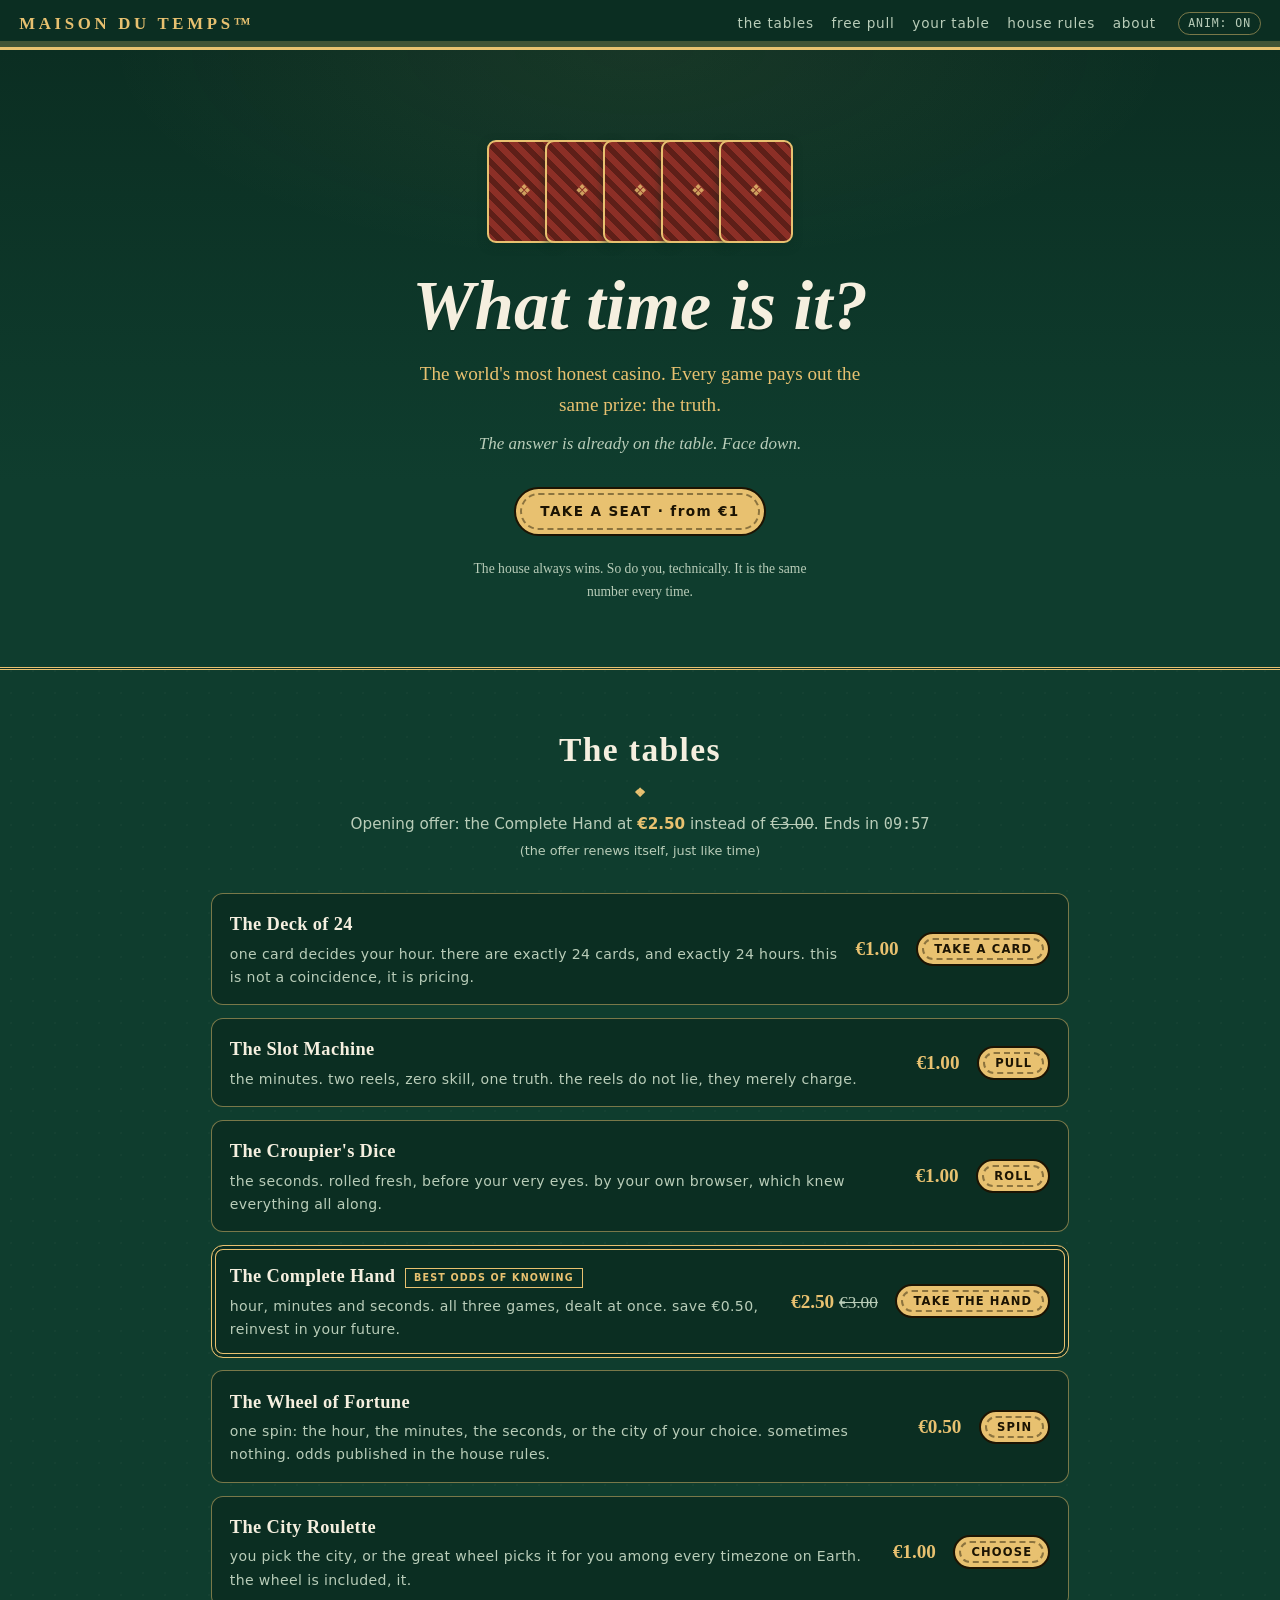
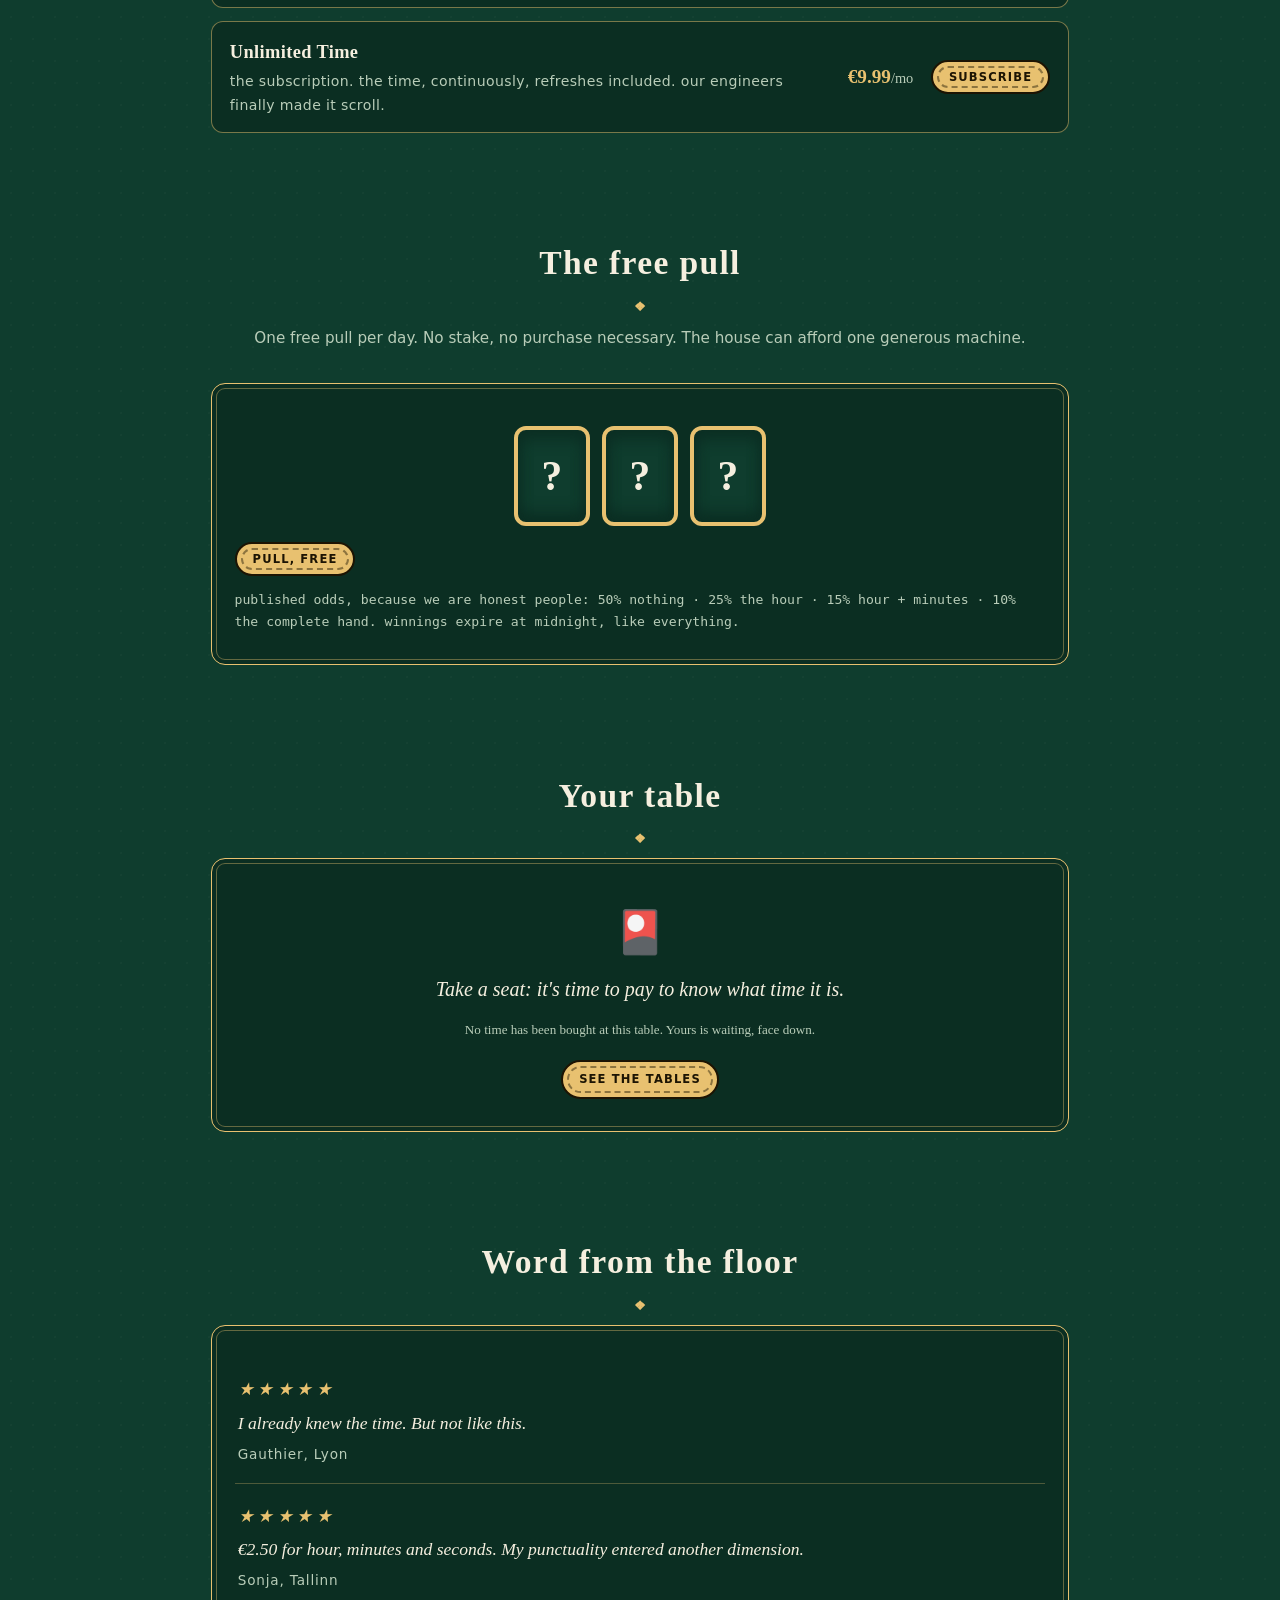
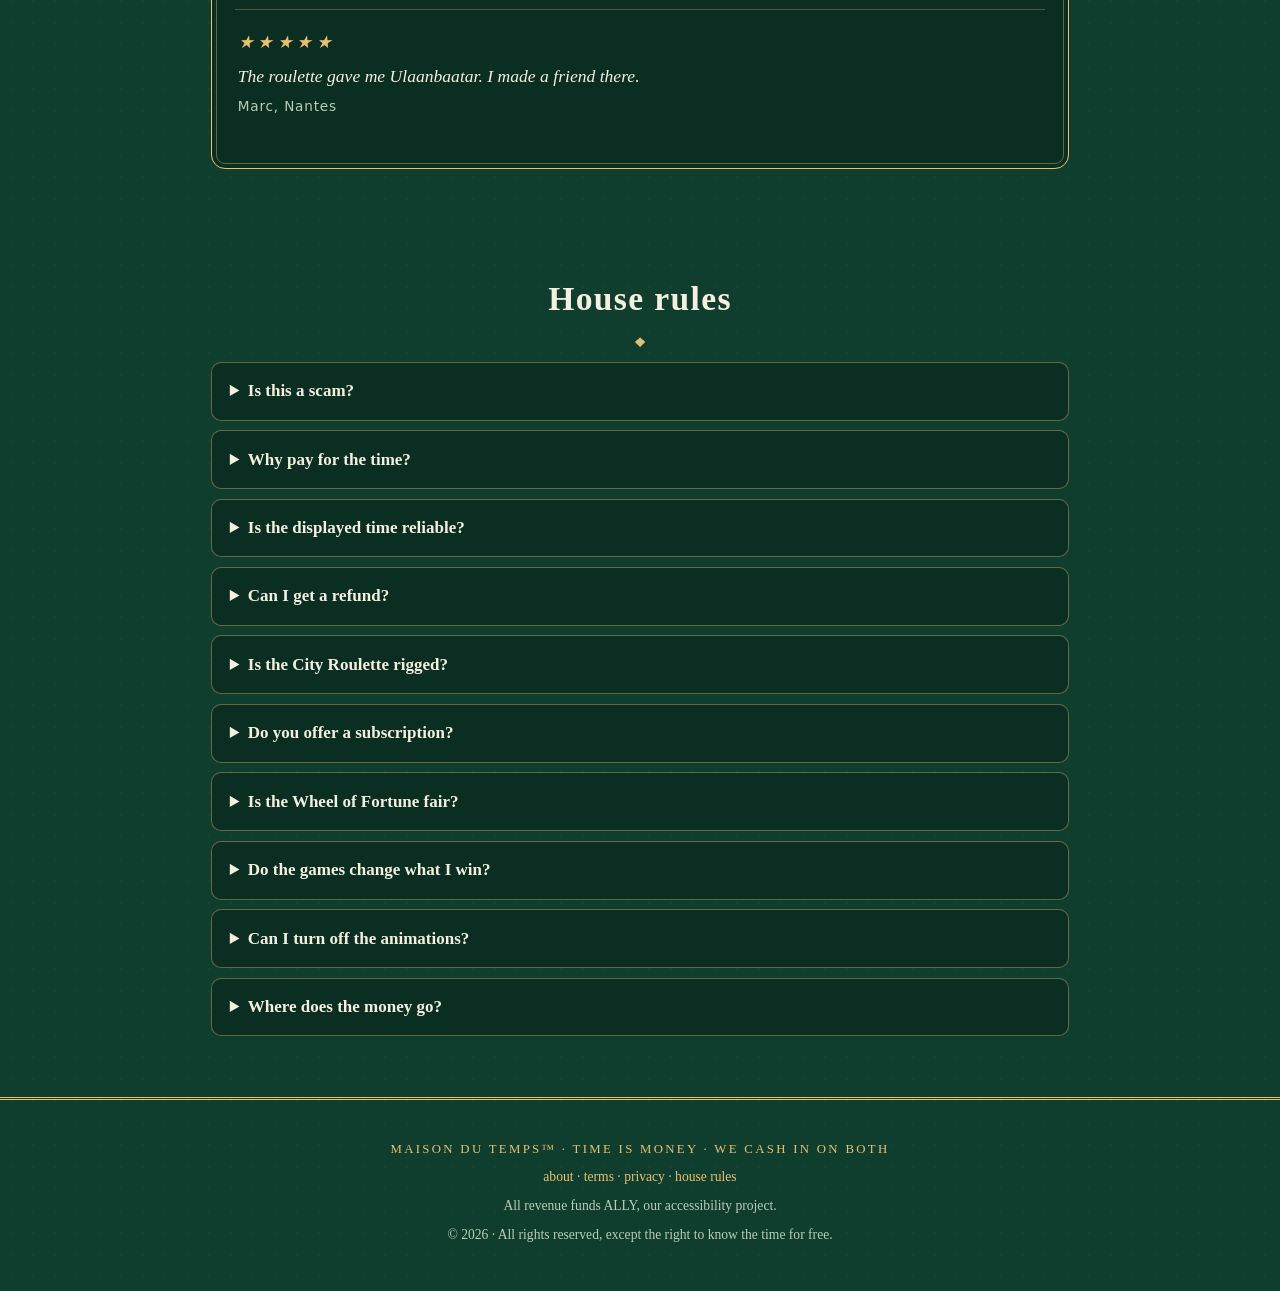
==== commit e3d84f80: "a11y: manual animation toggle (WCAG 2.3.3), aria-pressed + persisted, games settle instantly when of" ====
--- a/index.html
+++ b/index.html
@@ -7,7 +7,7 @@
 <meta name="description" content="The world's most honest casino. One card for the hour (24 cards, one truth), a slot machine for the minutes, the croupier's dice for the seconds, a real roulette for your city. From €1. One free pull a day.">
 <meta name="theme-color" content="#0F3D2E">
 <link rel="icon" href="data:image/svg+xml,<svg xmlns='http://www.w3.org/2000/svg' viewBox='0 0 100 100'><text y='.9em' font-size='90'>🎴</text></svg>">
-<link rel="stylesheet" href="style.css?v=9">
+<link rel="stylesheet" href="style.css?v=10">
 </head>
 <body>
 <a class="skip" href="#coffre">Skip to your table</a>
@@ -21,6 +21,7 @@
     <a href="#faq">house rules</a>
     <a href="about.html">about</a>
   </nav>
+  <button class="anim-toggle mono" id="anim-toggle" type="button" aria-pressed="false">ANIM: ON</button>
 </header>
 
 <main>
@@ -82,7 +83,7 @@
   <h2>The free pull</h2>
   <p class="offer">One free pull per day. No stake, no purchase necessary. The house can afford one generous machine.</p>
   <div class="panel daily">
-    <div id="daily-reels" class="slot" aria-live="polite"></div>
+    <div id="daily-reels" class="slot"></div>
     <p><button class="chip chip-s" id="daily-spin" type="button">PULL, FREE</button></p>
     <p class="fine mono" id="daily-status">published odds, because we are honest people: 50% nothing · 25% the hour · 15% hour + minutes · 10% the complete hand. winnings expire at midnight, like everything.</p>
   </div>
@@ -149,6 +150,10 @@
     <p>No. The card, the reels and the dice reveal your time. They do not decide it. This is a casino the way a candle is a fire: ceremonially.</p>
   </details>
   <details>
+    <summary>Can I turn off the animations?</summary>
+    <p>Yes. The ANIM toggle in the header stops every wheel, reel and card on the spot. Your system's reduced-motion setting is also respected automatically, no toggle needed.</p>
+  </details>
+  <details>
     <summary>Where does the money go?</summary>
     <p>See the <a href="about.html">About page</a>. Short version: it funds ALLY, an accessibility project that does the opposite of this website.</p>
   </details>
@@ -173,7 +178,7 @@
     </div>
     <p class="roulette-city" id="roulette-city" aria-live="off"></p>
     <p class="roulette-time mono" id="roulette-time"></p>
-    <button class="chip" id="roulette-accept" type="button" hidden></button>
+    <button class="chip" id="roulette-accept" type="button" hidden>Confirm</button>
     <p class="fine mono">any complaint will be handled with the seriousness it deserves.</p>
   </div>
 </div>
@@ -184,7 +189,7 @@
   <p class="noscript">without JavaScript, time still passes. enjoy: it's free.</p>
 </noscript>
 
-<script src="config.js?v=9"></script>
-<script src="app.js?v=9"></script>
+<script src="config.js?v=10"></script>
+<script src="app.js?v=10"></script>
 </body>
 </html>
--- a/style.css
+++ b/style.css
@@ -40,6 +40,25 @@
   *, *::before, *::after { animation: none !important; transition: none !important; }
 }
 
+/* Manual animation toggle (WCAG 2.2.4 / 2.3.3): same kill switch as the OS setting */
+html.no-anim *, html.no-anim *::before, html.no-anim *::after {
+  animation: none !important;
+  transition: none !important;
+  scroll-behavior: auto !important;
+}
+
+.anim-toggle {
+  background: transparent;
+  border: 1px solid rgba(232, 193, 112, .5);
+  color: var(--muted);
+  font-size: .72rem; letter-spacing: .08em;
+  padding: .2rem .55rem;
+  border-radius: 999px;
+  cursor: pointer;
+}
+.anim-toggle:hover { color: var(--cream); border-color: var(--gold); }
+.anim-toggle[aria-pressed="true"] { color: var(--gold); border-color: var(--gold); }
+
 :focus-visible { outline: 3px solid var(--gold); outline-offset: 2px; }
 ::selection { background: var(--gold); color: var(--ink); }
 
@@ -73,6 +92,17 @@
   font-family: var(--sans); font-size: .85rem; letter-spacing: .06em;
 }
 .marquee-nav a:hover { color: var(--cream); text-decoration: underline; }
+.anim-toggle {
+  background: transparent;
+  border: 1px solid rgba(232, 193, 112, .5);
+  color: var(--muted);
+  font-size: .72rem; letter-spacing: .08em;
+  padding: .2rem .55rem;
+  border-radius: 999px;
+  cursor: pointer;
+}
+.anim-toggle:hover { color: var(--cream); border-color: var(--gold); }
+.anim-toggle[aria-pressed="true"] { color: var(--gold); border-color: var(--gold); }
 
 /* ---------- entrance (hero) ---------- */
 
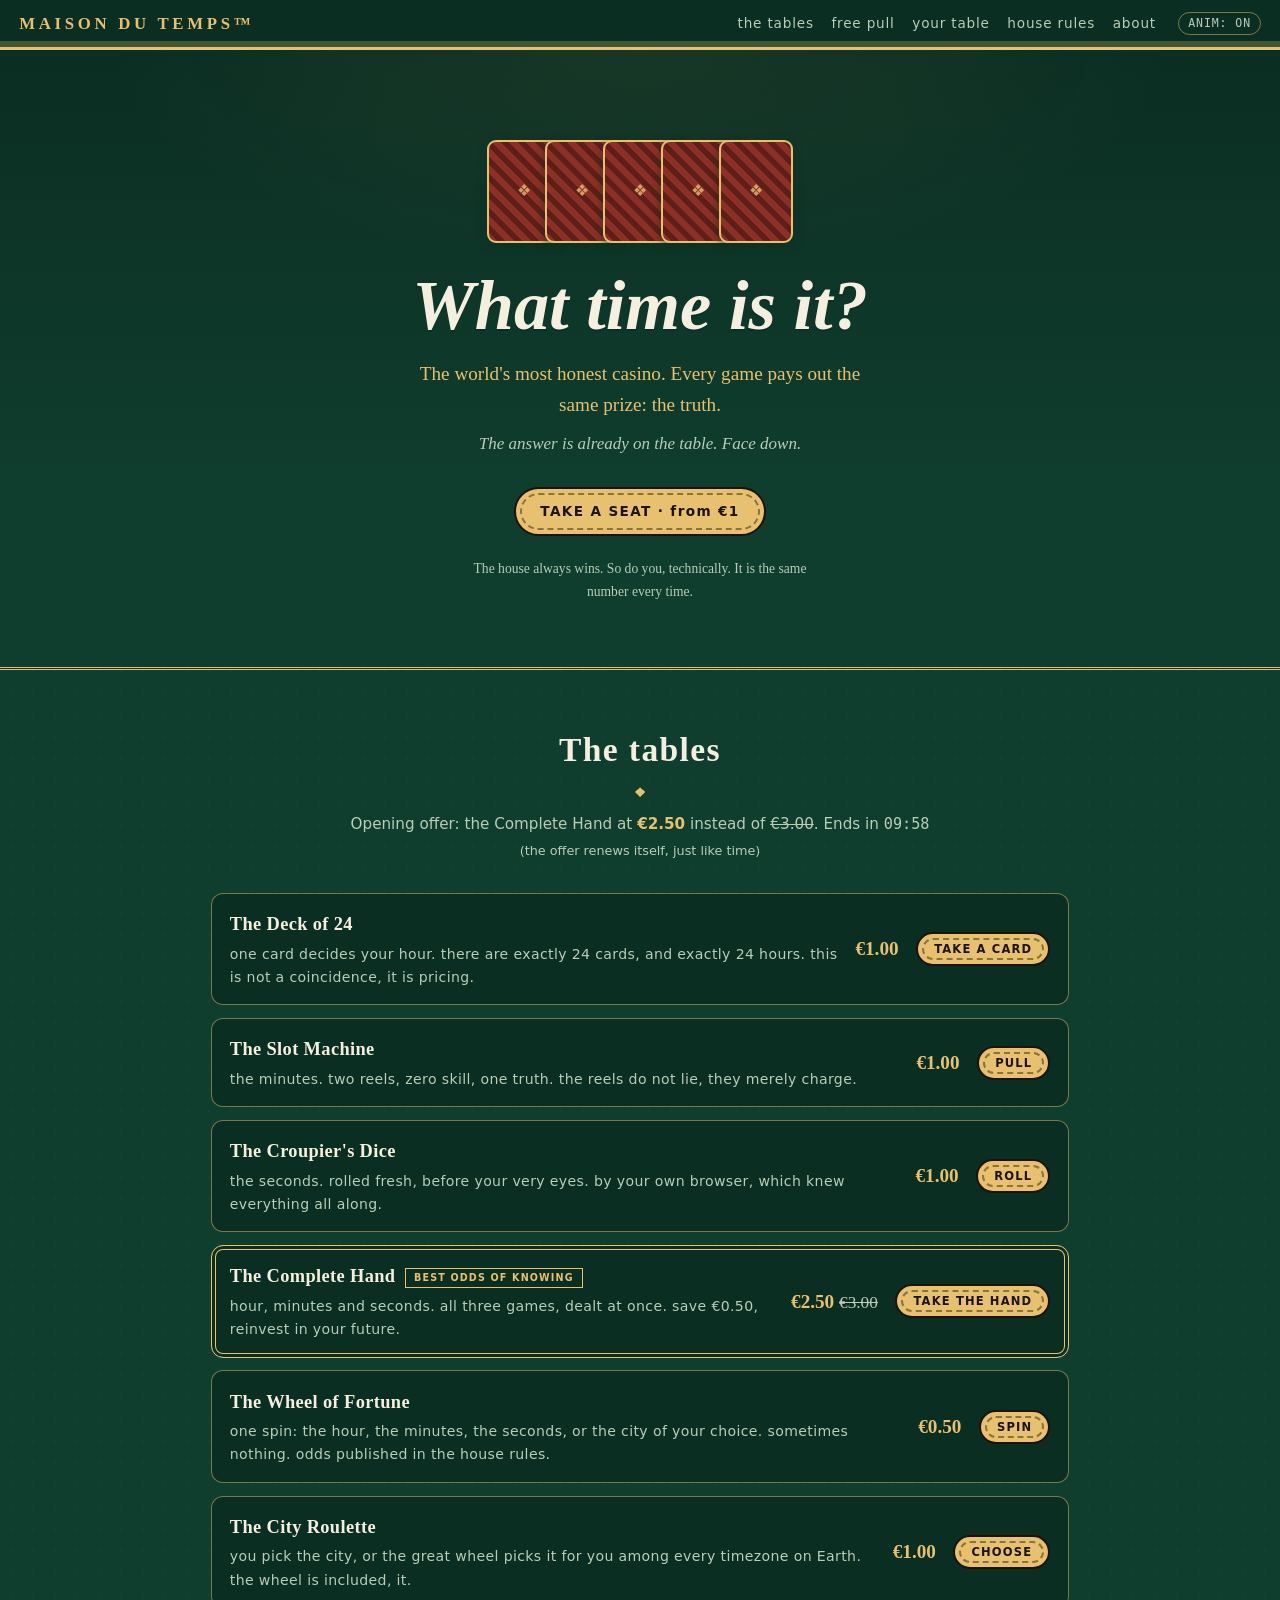
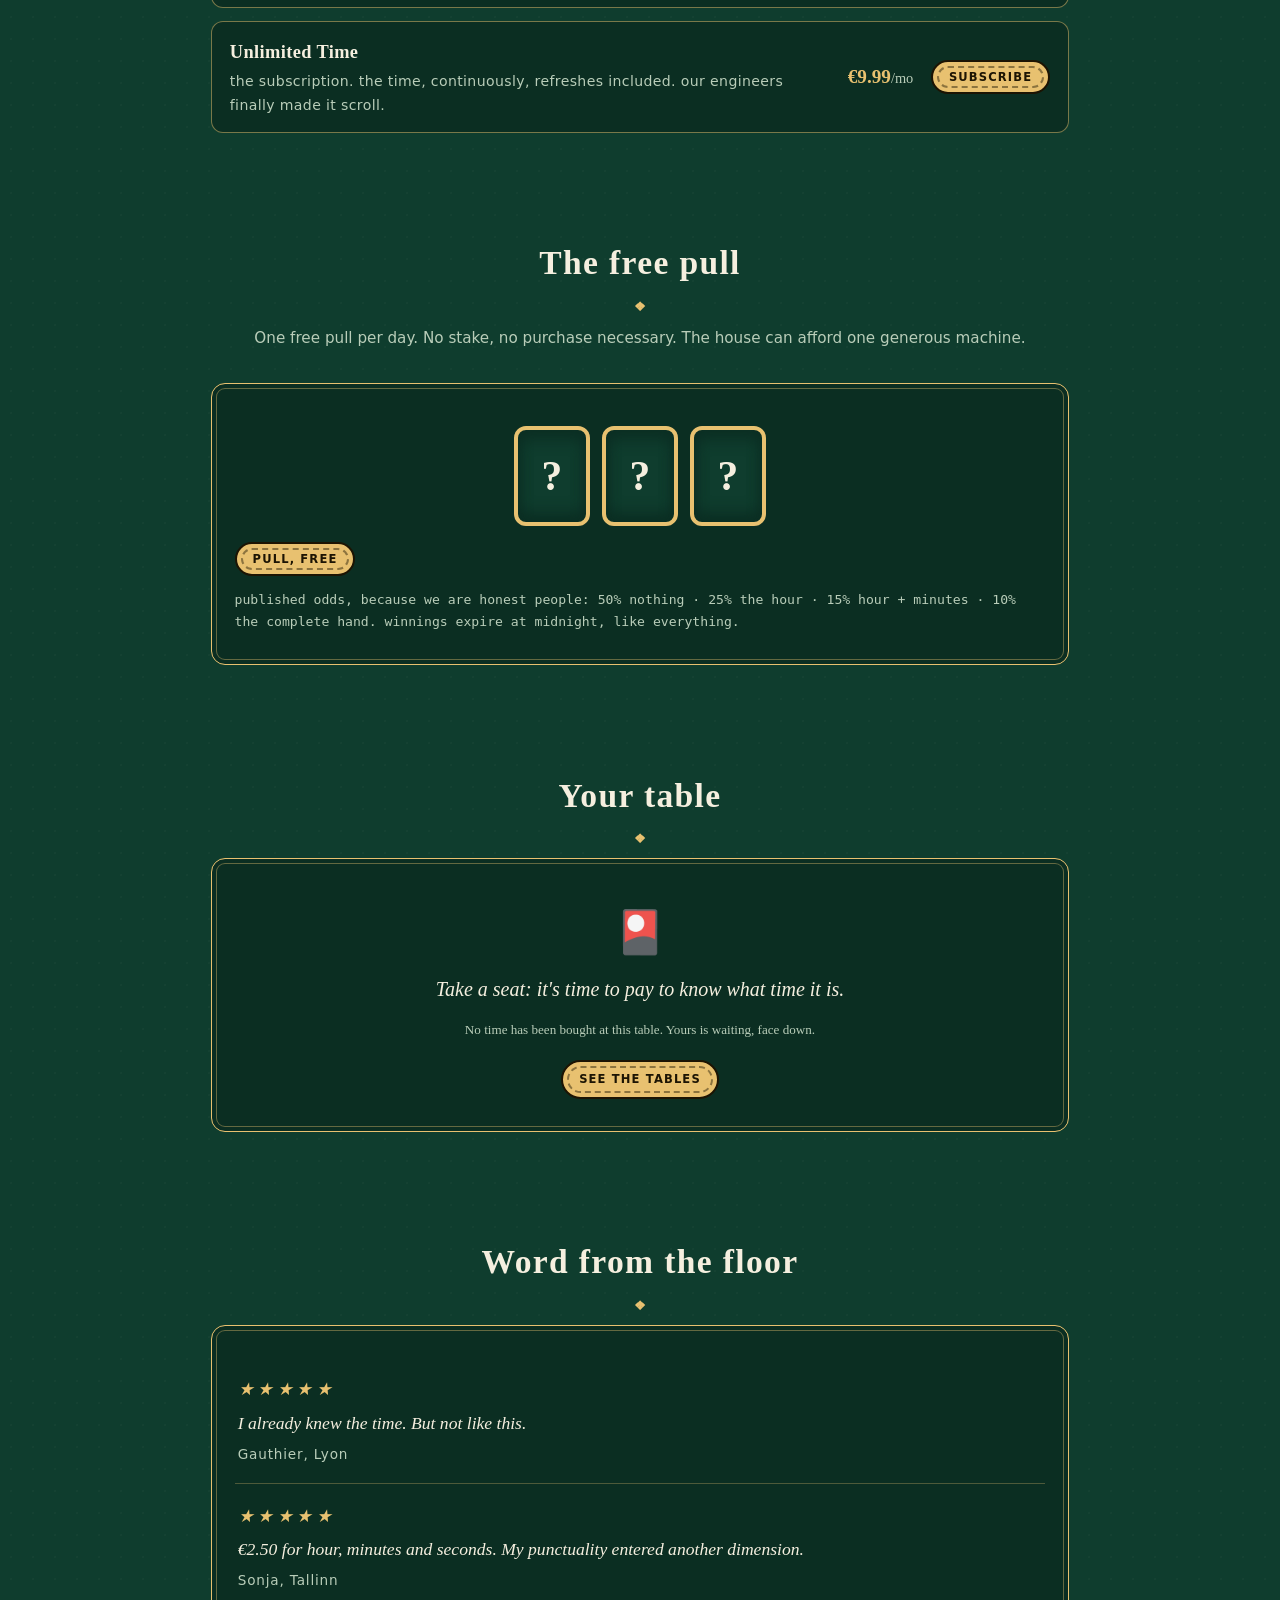
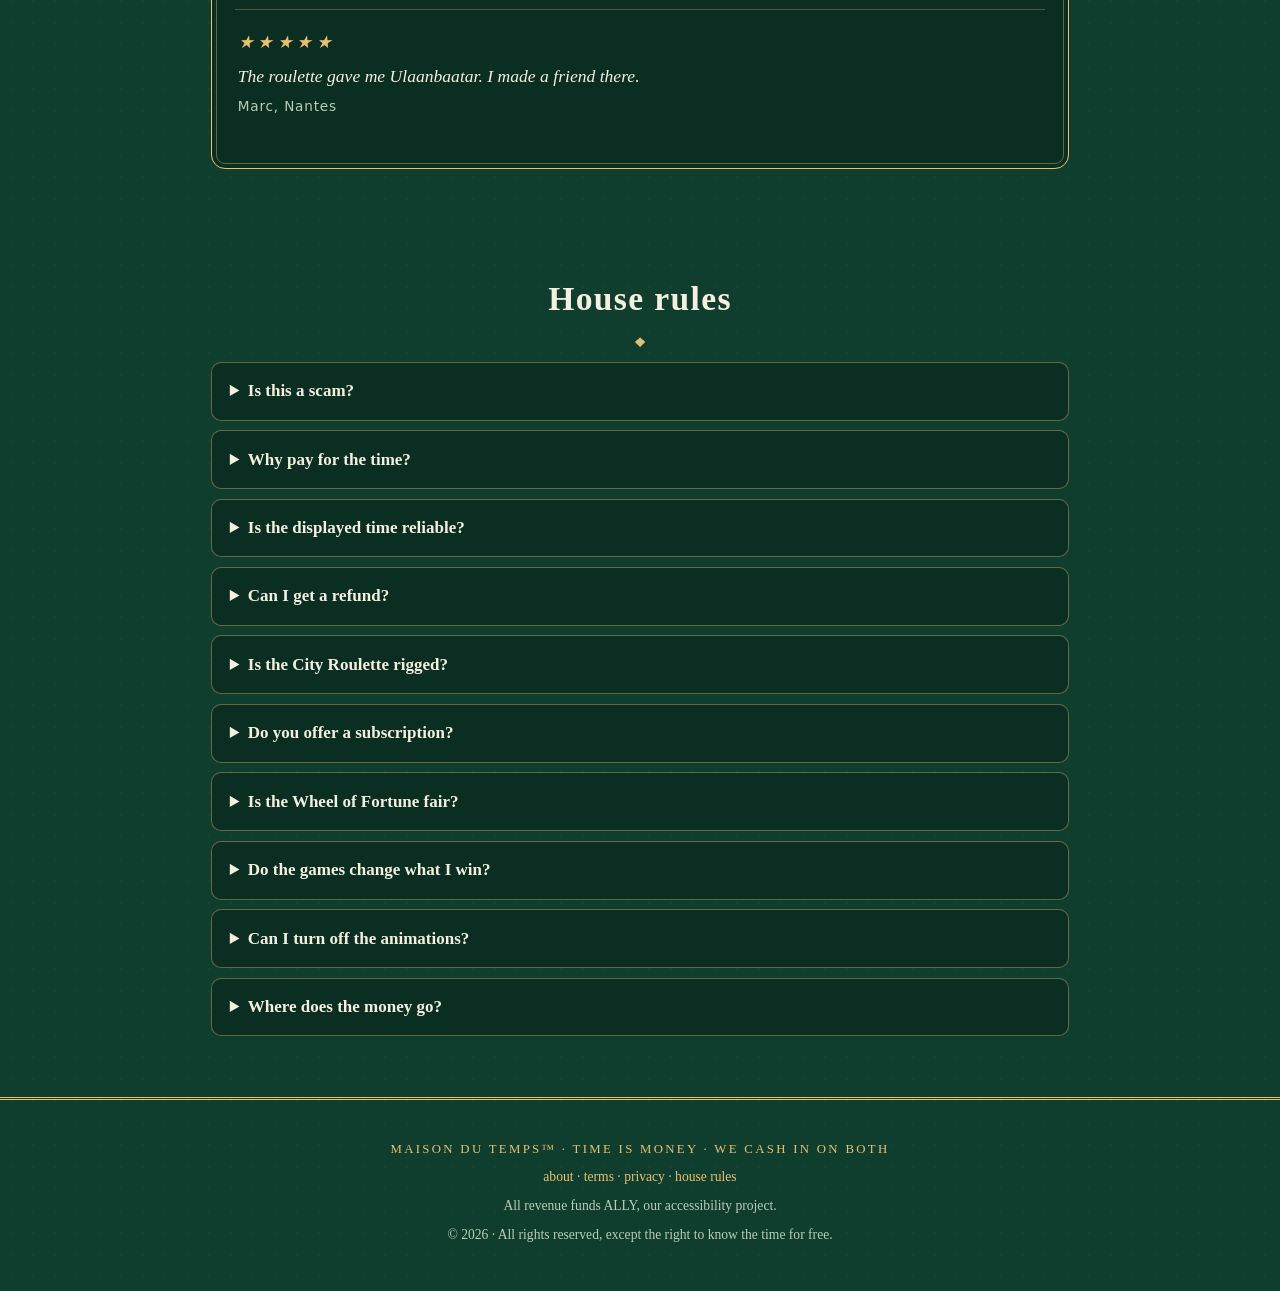
==== commit 9ed71158: "ux: status tags on time segments (PERMANENT gold / DAILY + live countdown to midnight) and city (YOU" ====
--- a/index.html
+++ b/index.html
@@ -7,7 +7,7 @@
 <meta name="description" content="The world's most honest casino. One card for the hour (24 cards, one truth), a slot machine for the minutes, the croupier's dice for the seconds, a real roulette for your city. From €1. One free pull a day.">
 <meta name="theme-color" content="#0F3D2E">
 <link rel="icon" href="data:image/svg+xml,<svg xmlns='http://www.w3.org/2000/svg' viewBox='0 0 100 100'><text y='.9em' font-size='90'>🎴</text></svg>">
-<link rel="stylesheet" href="style.css?v=10">
+<link rel="stylesheet" href="style.css?v=11">
 </head>
 <body>
 <a class="skip" href="#coffre">Skip to your table</a>
@@ -189,7 +189,7 @@
   <p class="noscript">without JavaScript, time still passes. enjoy: it's free.</p>
 </noscript>
 
-<script src="config.js?v=10"></script>
-<script src="app.js?v=10"></script>
+<script src="config.js?v=11"></script>
+<script src="app.js?v=11"></script>
 </body>
 </html>
--- a/style.css
+++ b/style.css
@@ -332,6 +332,17 @@
   color: var(--cream); font-variant-numeric: tabular-nums;
 }
 .unit { font-family: var(--sans); font-size: .66rem; text-transform: uppercase; letter-spacing: .18em; color: var(--muted); }
+.tag {
+  display: inline-block; margin-top: .35rem;
+  border: 1px solid; border-radius: 999px;
+  padding: .08rem .5rem;
+  font-family: var(--sans); font-size: .6rem; font-weight: 700;
+  letter-spacing: .12em; text-transform: uppercase;
+}
+.tag-owned { color: var(--gold); border-color: var(--gold); }
+.tag-daily { color: #F2B8B0; border-color: #D9968C; }
+.tag-wheel { color: var(--muted); border-color: rgba(185, 205, 185, .5); margin-right: .4rem; }
+.coffre-city .tag { margin-top: 0; vertical-align: middle; }
 .seg-btn {
   background: transparent; color: inherit;
   border: 2px dashed rgba(232, 193, 112, .6);
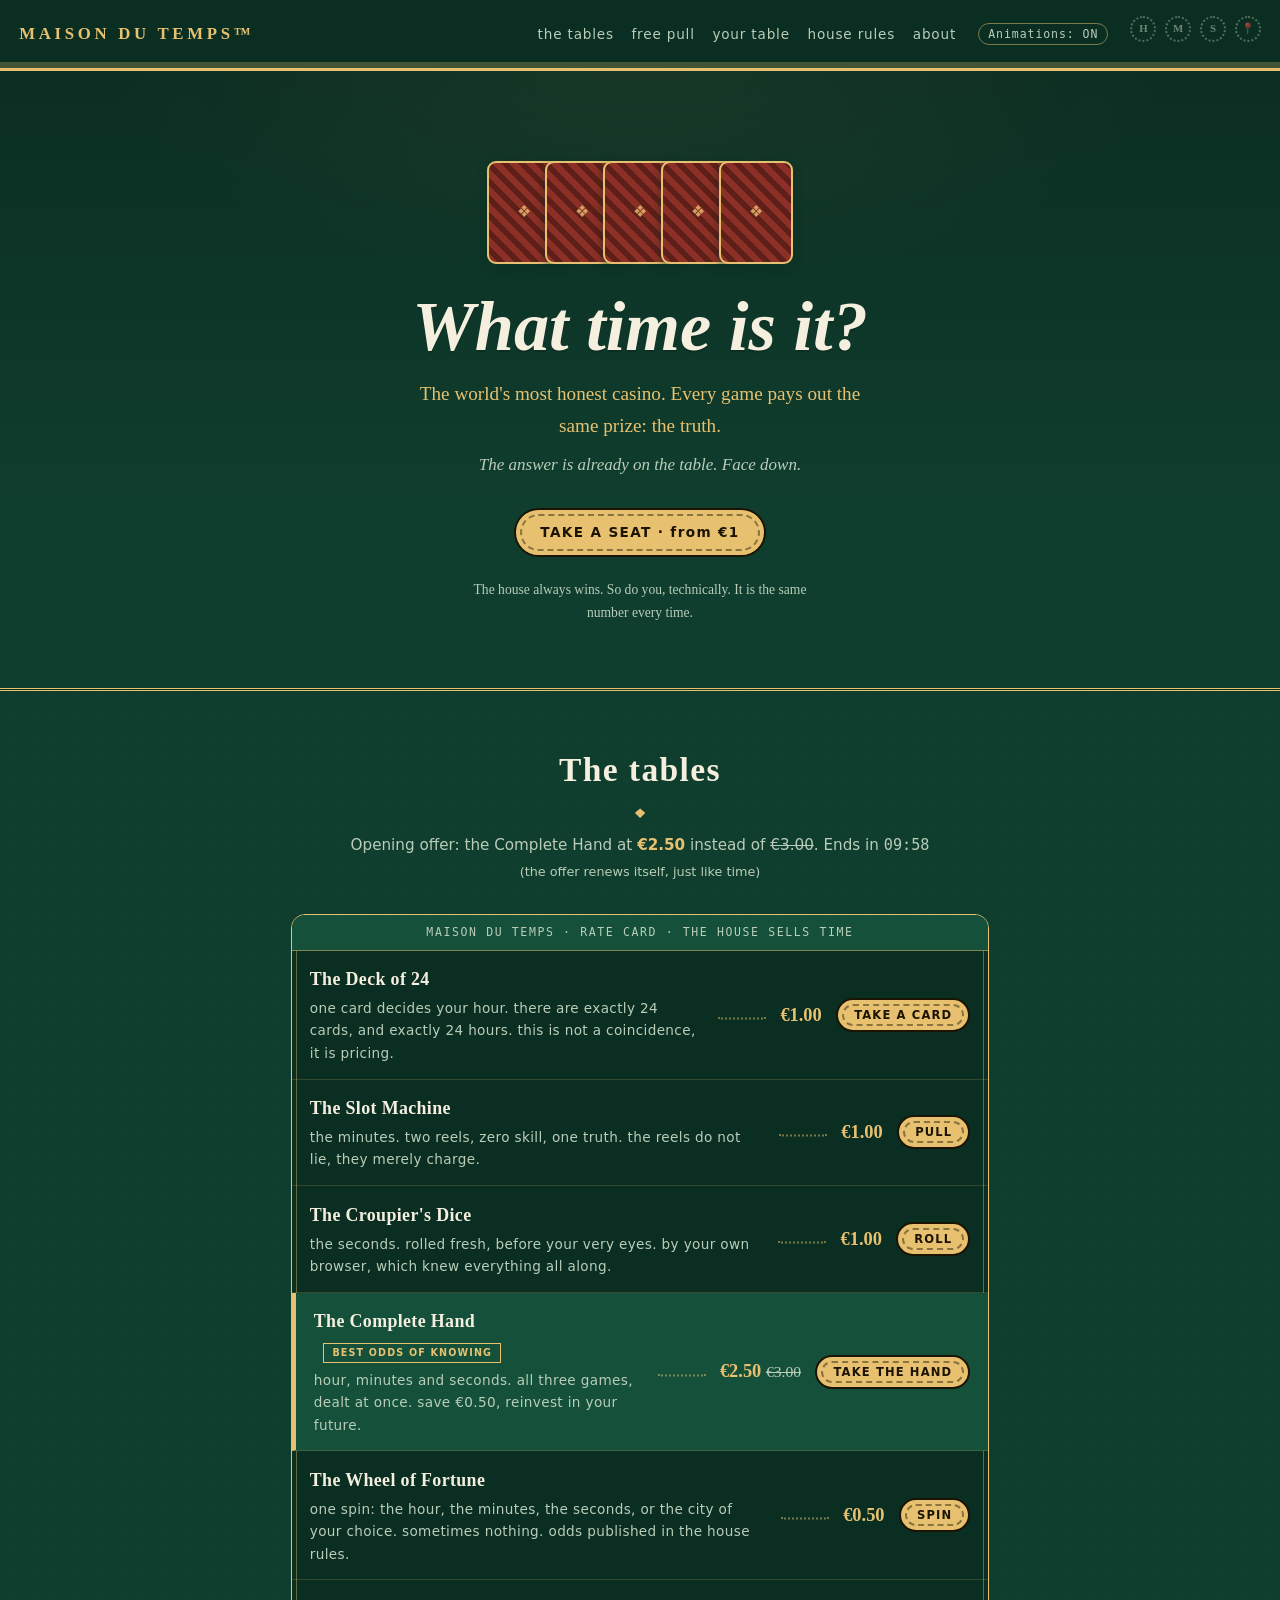
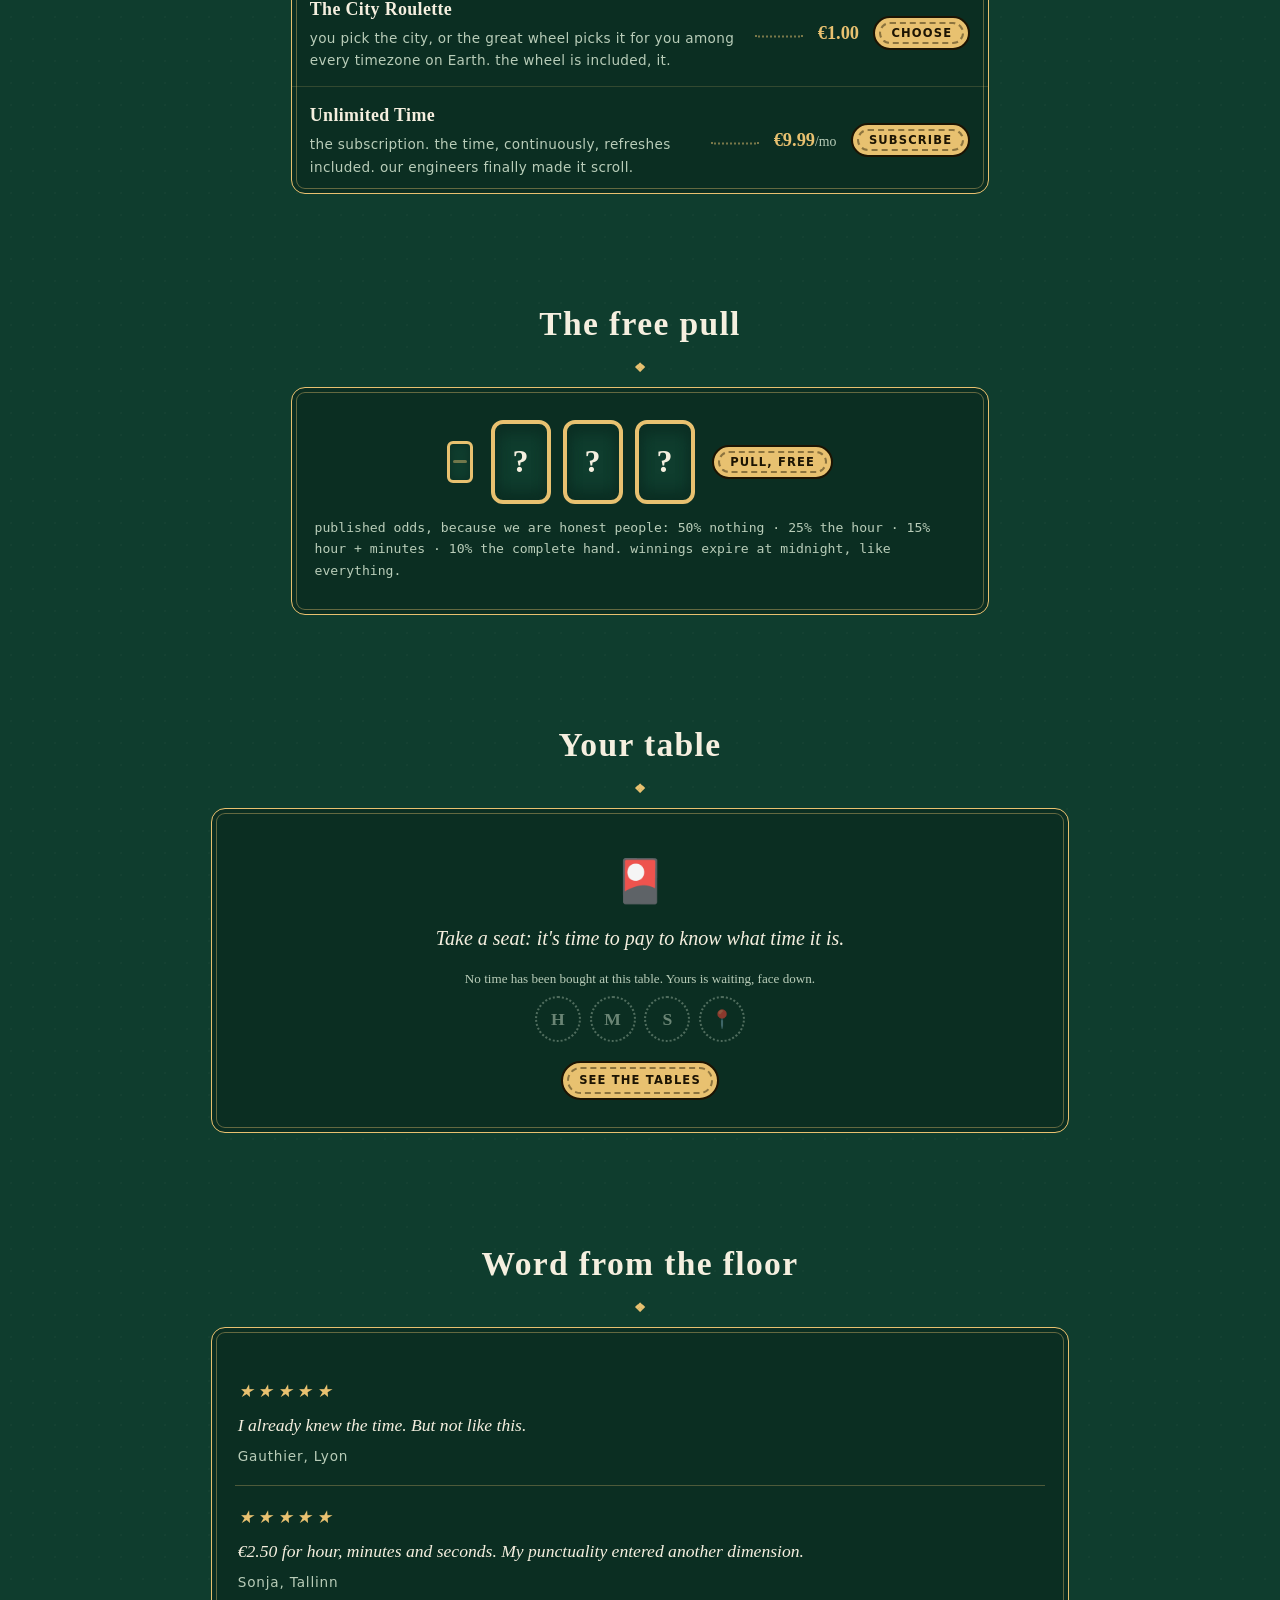
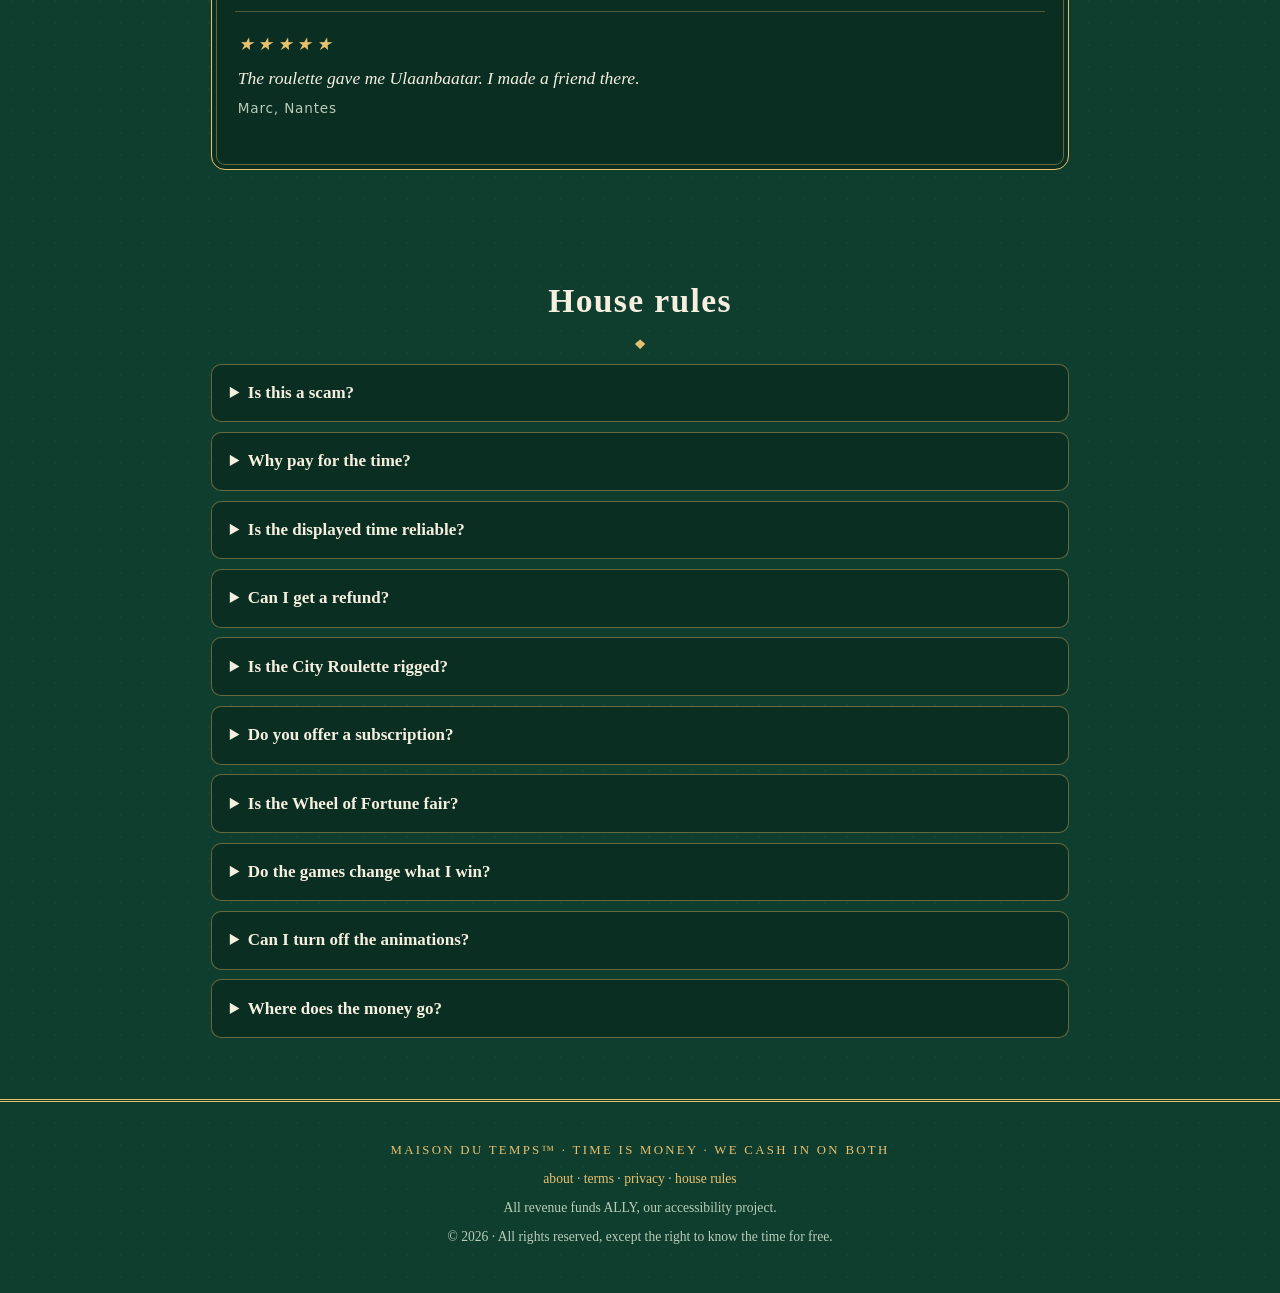
==== commit 6b6485db: "ux v2: clear Animations toggle, rate-card tables, compact daily machine with coin drop, chip trays (" ====
--- a/index.html
+++ b/index.html
@@ -7,7 +7,7 @@
 <meta name="description" content="The world's most honest casino. One card for the hour (24 cards, one truth), a slot machine for the minutes, the croupier's dice for the seconds, a real roulette for your city. From €1. One free pull a day.">
 <meta name="theme-color" content="#0F3D2E">
 <link rel="icon" href="data:image/svg+xml,<svg xmlns='http://www.w3.org/2000/svg' viewBox='0 0 100 100'><text y='.9em' font-size='90'>🎴</text></svg>">
-<link rel="stylesheet" href="style.css?v=11">
+<link rel="stylesheet" href="style.css?v=12">
 </head>
 <body>
 <a class="skip" href="#coffre">Skip to your table</a>
@@ -21,7 +21,8 @@
     <a href="#faq">house rules</a>
     <a href="about.html">about</a>
   </nav>
-  <button class="anim-toggle mono" id="anim-toggle" type="button" aria-pressed="false">ANIM: ON</button>
+  <button class="anim-toggle mono" id="anim-toggle" type="button" aria-pressed="false">Animations: ON</button>
+  <div class="marquee-tray" id="marquee-tray" aria-hidden="true"></div>
 </header>
 
 <main>
@@ -36,56 +37,68 @@
   <p class="note">The house always wins. So do you, technically. It is the same number every time.</p>
 </section>
 
-<section id="tables" class="wrap">
+<section id="tables" class="wrap wrap-narrow">
   <h2>The tables</h2>
   <p class="offer">Opening offer: the Complete Hand at <strong>€2.50</strong> instead of <s>€3.00</s>. Ends in <span class="mono" id="offer-timer">09:59</span> <span class="fine-inline">(the offer renews itself, just like time)</span></p>
-  <ul class="tables">
-    <li class="table-row">
-      <span class="t-name">The Deck of 24<span class="t-desc">one card decides your hour. there are exactly 24 cards, and exactly 24 hours. this is not a coincidence, it is pricing.</span></span>
-      <span class="t-price">€1.00</span>
+  <div class="rate-card">
+    <p class="rc-head mono">MAISON DU TEMPS · RATE CARD · THE HOUSE SELLS TIME</p>
+    <ul class="rc-rows">
+    <li class="rc-row">
+      <span class="rc-name">The Deck of 24<span class="rc-desc">one card decides your hour. there are exactly 24 cards, and exactly 24 hours. this is not a coincidence, it is pricing.</span></span>
+      <span class="rc-dots" aria-hidden="true"></span>
+        <span class="rc-price">€1.00</span>
       <button class="chip chip-s" type="button" data-buy="hour">TAKE A CARD</button>
     </li>
-    <li class="table-row">
-      <span class="t-name">The Slot Machine<span class="t-desc">the minutes. two reels, zero skill, one truth. the reels do not lie, they merely charge.</span></span>
-      <span class="t-price">€1.00</span>
+    <li class="rc-row">
+      <span class="rc-name">The Slot Machine<span class="rc-desc">the minutes. two reels, zero skill, one truth. the reels do not lie, they merely charge.</span></span>
+      <span class="rc-dots" aria-hidden="true"></span>
+        <span class="rc-price">€1.00</span>
       <button class="chip chip-s" type="button" data-buy="minutes">PULL</button>
     </li>
-    <li class="table-row">
-      <span class="t-name">The Croupier's Dice<span class="t-desc">the seconds. rolled fresh, before your very eyes. by your own browser, which knew everything all along.</span></span>
-      <span class="t-price">€1.00</span>
+    <li class="rc-row">
+      <span class="rc-name">The Croupier's Dice<span class="rc-desc">the seconds. rolled fresh, before your very eyes. by your own browser, which knew everything all along.</span></span>
+      <span class="rc-dots" aria-hidden="true"></span>
+        <span class="rc-price">€1.00</span>
       <button class="chip chip-s" type="button" data-buy="seconds">ROLL</button>
     </li>
-    <li class="table-row table-star">
-      <span class="t-name">The Complete Hand<span class="t-tag">BEST ODDS OF KNOWING</span><span class="t-desc">hour, minutes and seconds. all three games, dealt at once. save €0.50, reinvest in your future.</span></span>
-      <span class="t-price">€2.50 <s>€3.00</s></span>
+    <li class="rc-row rc-star">
+      <span class="rc-name">The Complete Hand<span class="t-tag">BEST ODDS OF KNOWING</span><span class="rc-desc">hour, minutes and seconds. all three games, dealt at once. save €0.50, reinvest in your future.</span></span>
+      <span class="rc-dots" aria-hidden="true"></span>
+        <span class="rc-price">€2.50 <s>€3.00</s></span>
       <button class="chip chip-s" type="button" data-buy="pack">TAKE THE HAND</button>
     </li>
-    <li class="table-row">
-      <span class="t-name">The Wheel of Fortune<span class="t-desc">one spin: the hour, the minutes, the seconds, or the city of your choice. sometimes nothing. odds published in the house rules.</span></span>
-      <span class="t-price">€0.50</span>
+    <li class="rc-row">
+      <span class="rc-name">The Wheel of Fortune<span class="rc-desc">one spin: the hour, the minutes, the seconds, or the city of your choice. sometimes nothing. odds published in the house rules.</span></span>
+      <span class="rc-dots" aria-hidden="true"></span>
+        <span class="rc-price">€0.50</span>
       <button class="chip chip-s" type="button" data-buy="roulette">SPIN</button>
     </li>
-    <li class="table-row">
-      <span class="t-name">The City Roulette<span class="t-desc">you pick the city, or the great wheel picks it for you among every timezone on Earth. the wheel is included, it.</span></span>
-      <span class="t-price">€1.00</span>
+    <li class="rc-row">
+      <span class="rc-name">The City Roulette<span class="rc-desc">you pick the city, or the great wheel picks it for you among every timezone on Earth. the wheel is included, it.</span></span>
+      <span class="rc-dots" aria-hidden="true"></span>
+        <span class="rc-price">€1.00</span>
       <button class="chip chip-s" type="button" data-buy="city">CHOOSE</button>
     </li>
-    <li class="table-row">
-      <span class="t-name">Unlimited Time<span class="t-desc">the subscription. the time, continuously, refreshes included. our engineers finally made it scroll.</span></span>
-      <span class="t-price">€9.99<span class="t-per">/mo</span></span>
+    <li class="rc-row">
+      <span class="rc-name">Unlimited Time<span class="rc-desc">the subscription. the time, continuously, refreshes included. our engineers finally made it scroll.</span></span>
+      <span class="rc-dots" aria-hidden="true"></span>
+        <span class="rc-price">€9.99<span class="t-per">/mo</span></span>
       <button class="chip chip-s" type="button" data-buy="unlimited">SUBSCRIBE</button>
     </li>
   </ul>
-  <p class="house-count mono">the house counts honestly: <strong id="buyers">0</strong> paying players · figures certified by Stripe</p>
-</section>
-
-<section id="daily" class="wrap">
+    <p class="rc-foot mono">the house counts honestly: <strong id="buyers">0</strong> paying players · figures certified by Stripe</p>
+  </div>
+</section>
+
+<section id="daily" class="wrap wrap-narrow">
   <h2>The free pull</h2>
-  <p class="offer">One free pull per day. No stake, no purchase necessary. The house can afford one generous machine.</p>
   <div class="panel daily">
-    <div id="daily-reels" class="slot"></div>
-    <p><button class="chip chip-s" id="daily-spin" type="button">PULL, FREE</button></p>
-    <p class="fine mono" id="daily-status">published odds, because we are honest people: 50% nothing · 25% the hour · 15% hour + minutes · 10% the complete hand. winnings expire at midnight, like everything.</p>
+    <div class="machine">
+      <div class="coinslot" aria-hidden="true"></div>
+      <div class="slot" id="daily-reels"></div>
+      <button class="chip chip-s" id="daily-spin" type="button">PULL, FREE</button>
+    </div>
+    <p class="fine mono" id="daily-status">no stake, no purchase necessary, one pull a day. published odds: 50% nothing · 25% the hour · 15% hour + minutes · 10% the complete hand. winnings expire at midnight, like everything.</p>
   </div>
 </section>
 
@@ -189,7 +202,7 @@
   <p class="noscript">without JavaScript, time still passes. enjoy: it's free.</p>
 </noscript>
 
-<script src="config.js?v=11"></script>
-<script src="app.js?v=11"></script>
+<script src="config.js?v=12"></script>
+<script src="app.js?v=12"></script>
 </body>
 </html>
--- a/style.css
+++ b/style.css
@@ -466,3 +466,110 @@
   .fan .card { margin-left: -22px; }
   .card { width: 50px; }
 }
+
+/* ---------- rate card (the tables) ---------- */
+
+.wrap-narrow { max-width: 46rem; }
+.rate-card {
+  background: var(--felt-deep);
+  border: 1px solid var(--gold);
+  box-shadow: inset 0 0 0 4px var(--felt-deep), inset 0 0 0 5px rgba(232, 193, 112, .4);
+  border-radius: 14px;
+  overflow: hidden;
+}
+.rc-head {
+  background: var(--surface);
+  border-bottom: 1px solid rgba(232, 193, 112, .5);
+  padding: .5rem 1.1rem;
+  font-size: .72rem; letter-spacing: .14em;
+  color: var(--muted);
+  text-align: center;
+}
+.rc-rows { list-style: none; }
+.rc-row {
+  display: grid;
+  grid-template-columns: minmax(0, 1fr) auto auto auto;
+  align-items: center; gap: .9rem;
+  padding: .9rem 1.1rem;
+  border-bottom: 1px solid rgba(232, 193, 112, .18);
+}
+.rc-row:last-child { border-bottom: 0; }
+.rc-star { background: var(--surface); border-left: 4px solid var(--gold); }
+.rc-name { font-weight: 700; font-size: 1.12rem; letter-spacing: .02em; }
+.rc-desc { display: block; font-weight: 400; font-size: .85rem; color: var(--muted); margin-top: .15rem; font-family: var(--sans); }
+.rc-dots {
+  width: clamp(1rem, 5vw, 3rem);
+  border-bottom: 2px dotted rgba(232, 193, 112, .5);
+  transform: translateY(.2em);
+}
+.rc-price { font-weight: 700; color: var(--gold); white-space: nowrap; font-size: 1.15rem; }
+.rc-price s { color: var(--muted); font-weight: 400; font-size: .85em; }
+.rc-foot {
+  padding: .6rem 1.1rem;
+  border-top: 1px solid rgba(232, 193, 112, .5);
+  font-size: .8rem; color: var(--muted); text-align: center;
+}
+.rc-foot strong { color: var(--gold); }
+
+/* ---------- daily machine (compact row + coin drop) ---------- */
+
+.machine {
+  display: flex; align-items: center; justify-content: center;
+  gap: 1.1rem; flex-wrap: wrap;
+  position: relative;
+  margin-bottom: .6rem;
+}
+.coinslot {
+  width: 26px; height: 42px;
+  border: 3px solid var(--gold);
+  border-radius: 6px;
+  background: var(--felt);
+  box-shadow: inset 0 0 8px rgba(11, 46, 34, .9);
+  position: relative;
+}
+.coinslot::after {
+  content: ''; position: absolute; left: 50%; top: 45%;
+  width: 14px; height: 3px;
+  transform: translateX(-50%);
+  background: rgba(232, 193, 112, .45);
+  border-radius: 2px;
+}
+.coin {
+  position: absolute; left: 3px; top: -34px;
+  width: 20px; height: 20px; border-radius: 50%;
+  background: var(--gold); color: var(--ink);
+  border: 2px solid var(--ink);
+  display: grid; place-items: center;
+  font: 800 .62rem var(--sans);
+  animation: coinDrop .68s ease-in forwards;
+  z-index: 3;
+}
+@keyframes coinDrop {
+  0% { transform: translateY(0); opacity: 0; }
+  25% { opacity: 1; }
+  100% { transform: translateY(52px); opacity: 0; }
+}
+.daily .slot { margin: 0; }
+.daily .reel { width: 60px; height: 84px; font-size: 2rem; }
+
+/* ---------- chip trays ---------- */
+
+.marquee-tray { display: flex; gap: .3rem; align-items: center; }
+.tray { display: flex; gap: .55rem; justify-content: center; margin: .4rem 0 1rem; }
+.jet {
+  width: 46px; height: 46px; border-radius: 50%;
+  display: grid; place-items: center;
+  font-family: var(--serif); font-weight: 700; font-size: 1.1rem;
+  border: 2px solid;
+}
+.jet.owned { background: var(--gold); color: var(--ink); border-color: var(--ink); box-shadow: inset 0 0 0 3px var(--gold), inset 0 0 0 4px rgba(28,20,3,.35); }
+.jet.daily { border-style: dashed; border-color: #D9968C; color: #F2B8B0; background: var(--felt-deep); }
+.jet.ghost { border-style: dotted; border-color: rgba(185, 205, 185, .4); color: rgba(185, 205, 185, .55); background: transparent; }
+.jet-c { width: 26px; height: 26px; font-size: .68rem; }
+
+@media (max-width: 40rem) {
+  .rc-row { grid-template-columns: 1fr auto; }
+  .rc-name { grid-column: 1 / -1; }
+  .rc-dots { display: none; }
+  .marquee-tray { display: none; }
+}
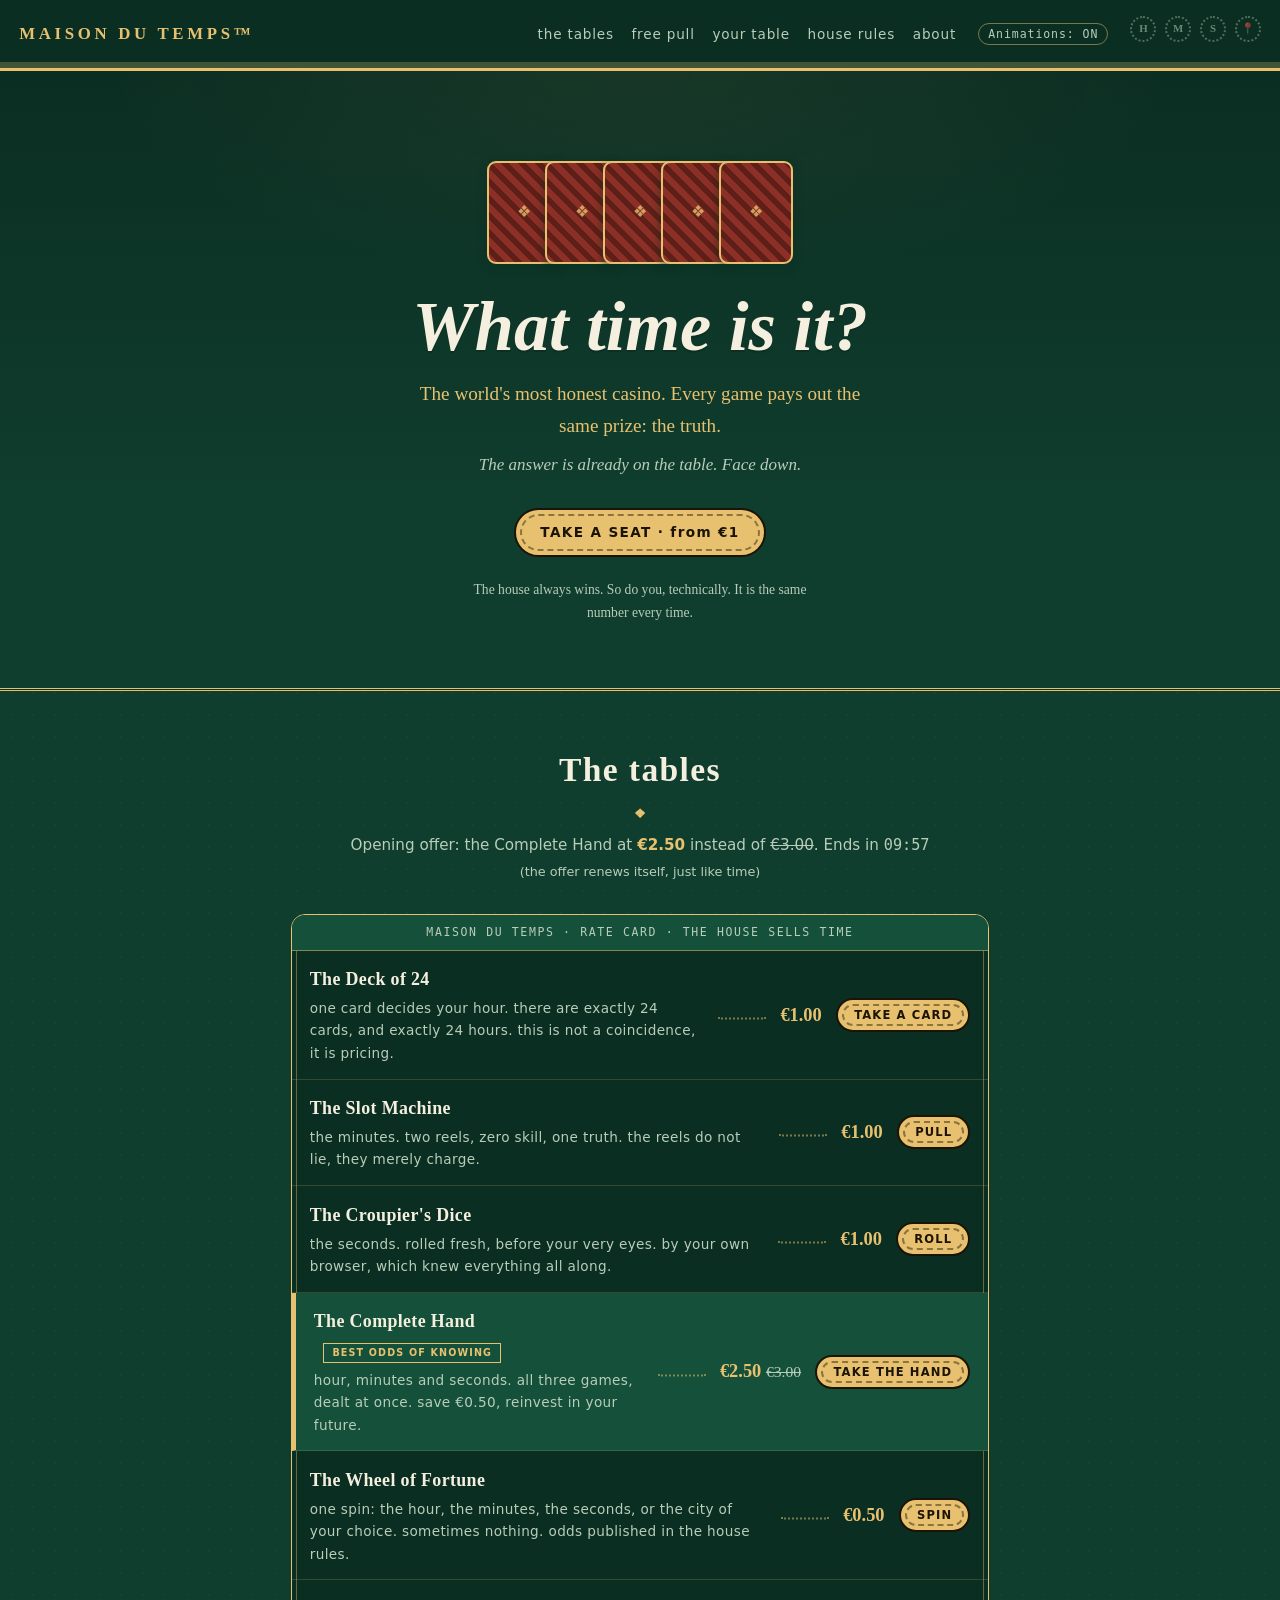
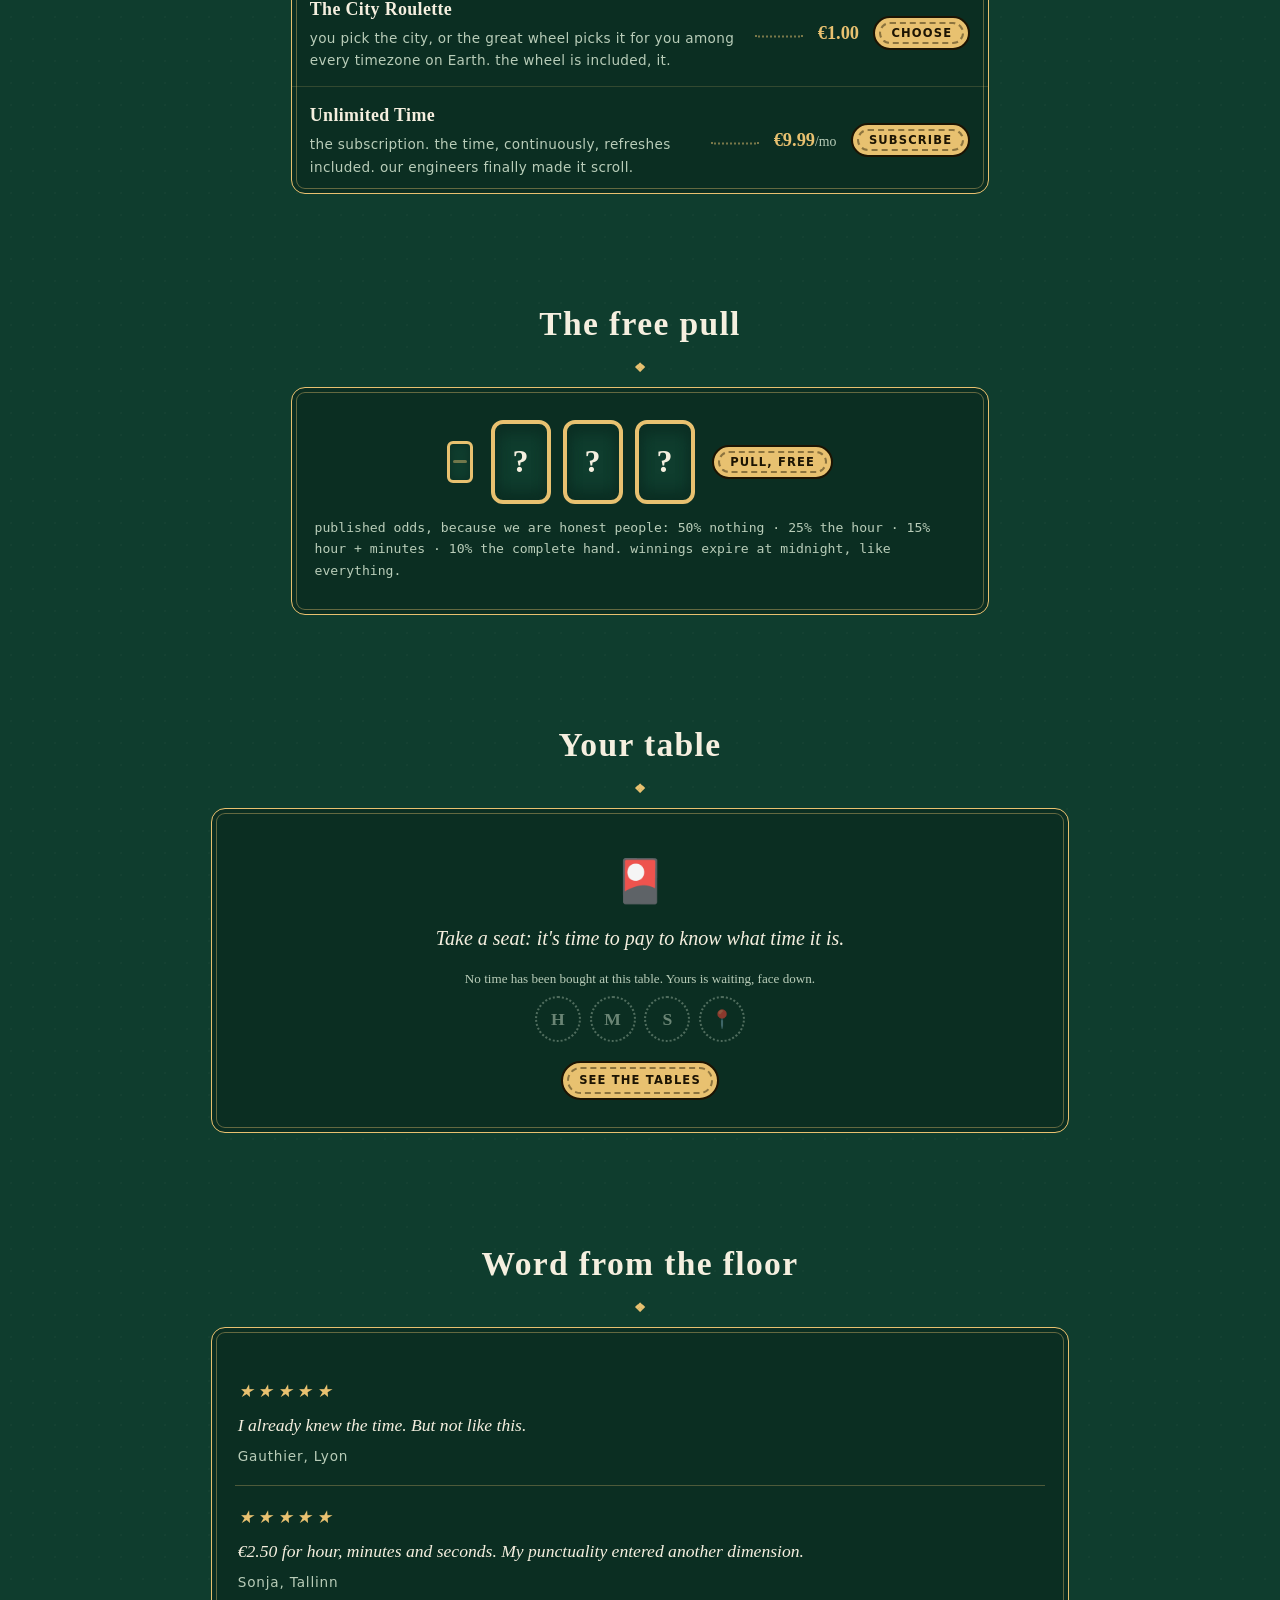
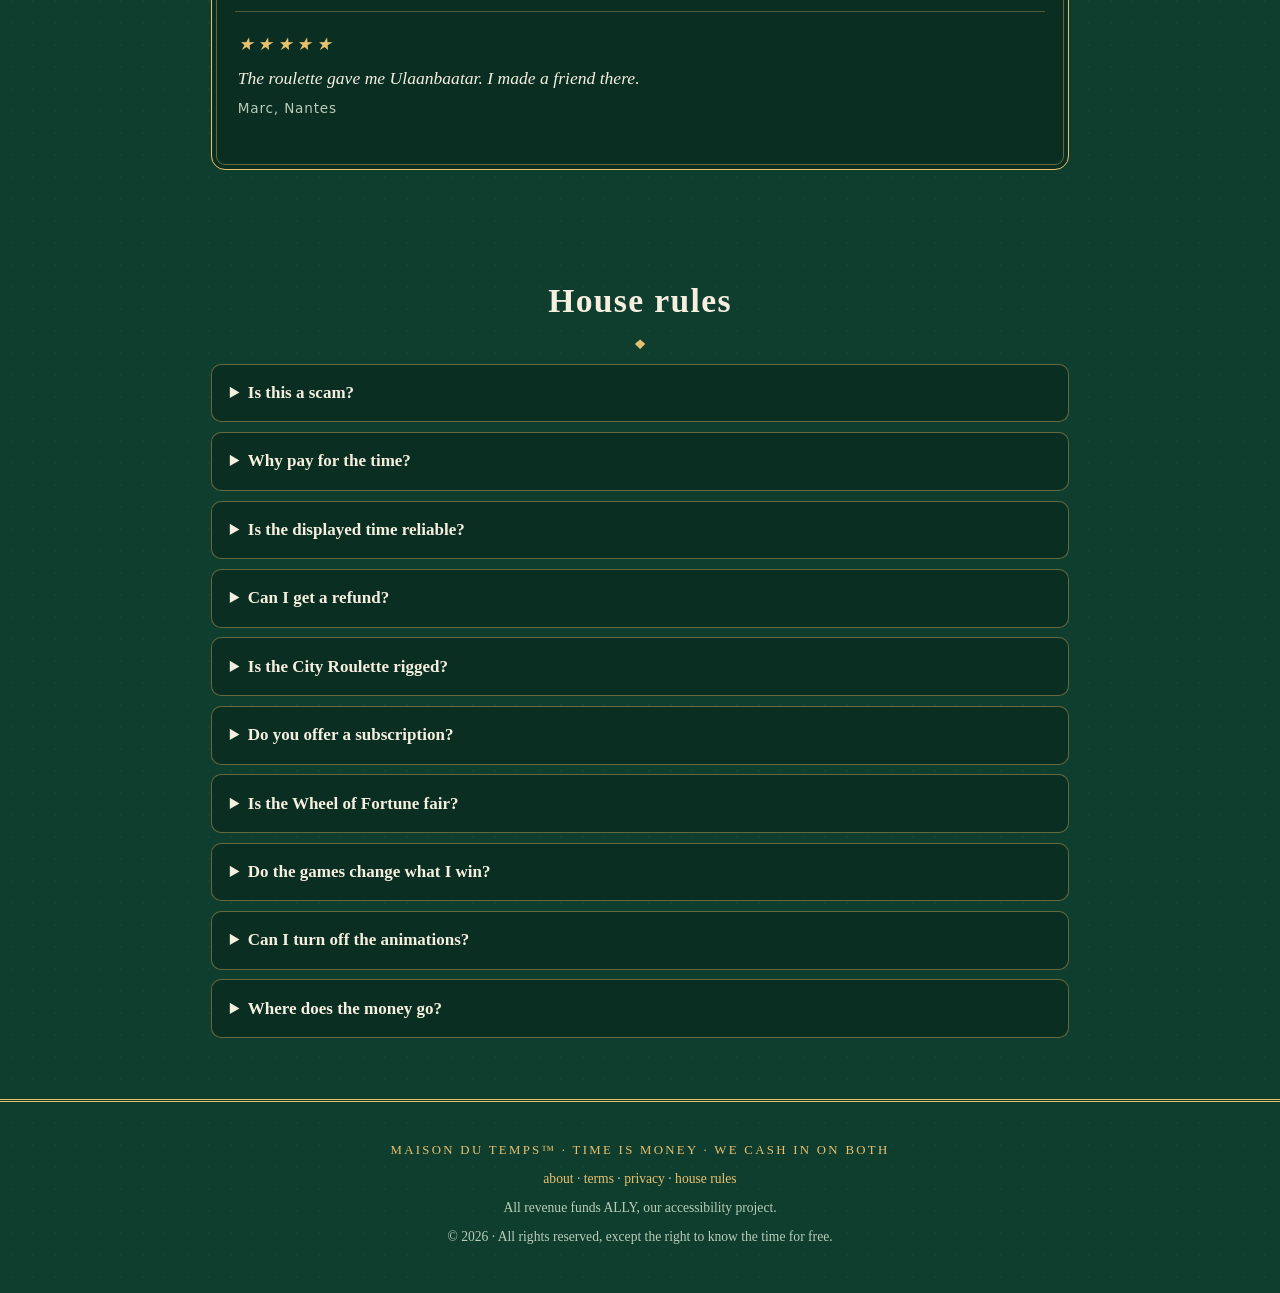
==== commit 12cd88e8: "live cutover: wire live Stripe payment links (v2, redirect truetimerightnow), fix setup script wirin" ====
--- a/index.html
+++ b/index.html
@@ -202,7 +202,7 @@
   <p class="noscript">without JavaScript, time still passes. enjoy: it's free.</p>
 </noscript>
 
-<script src="config.js?v=12"></script>
+<script src="config.js?v=13"></script>
 <script src="app.js?v=12"></script>
 </body>
 </html>
